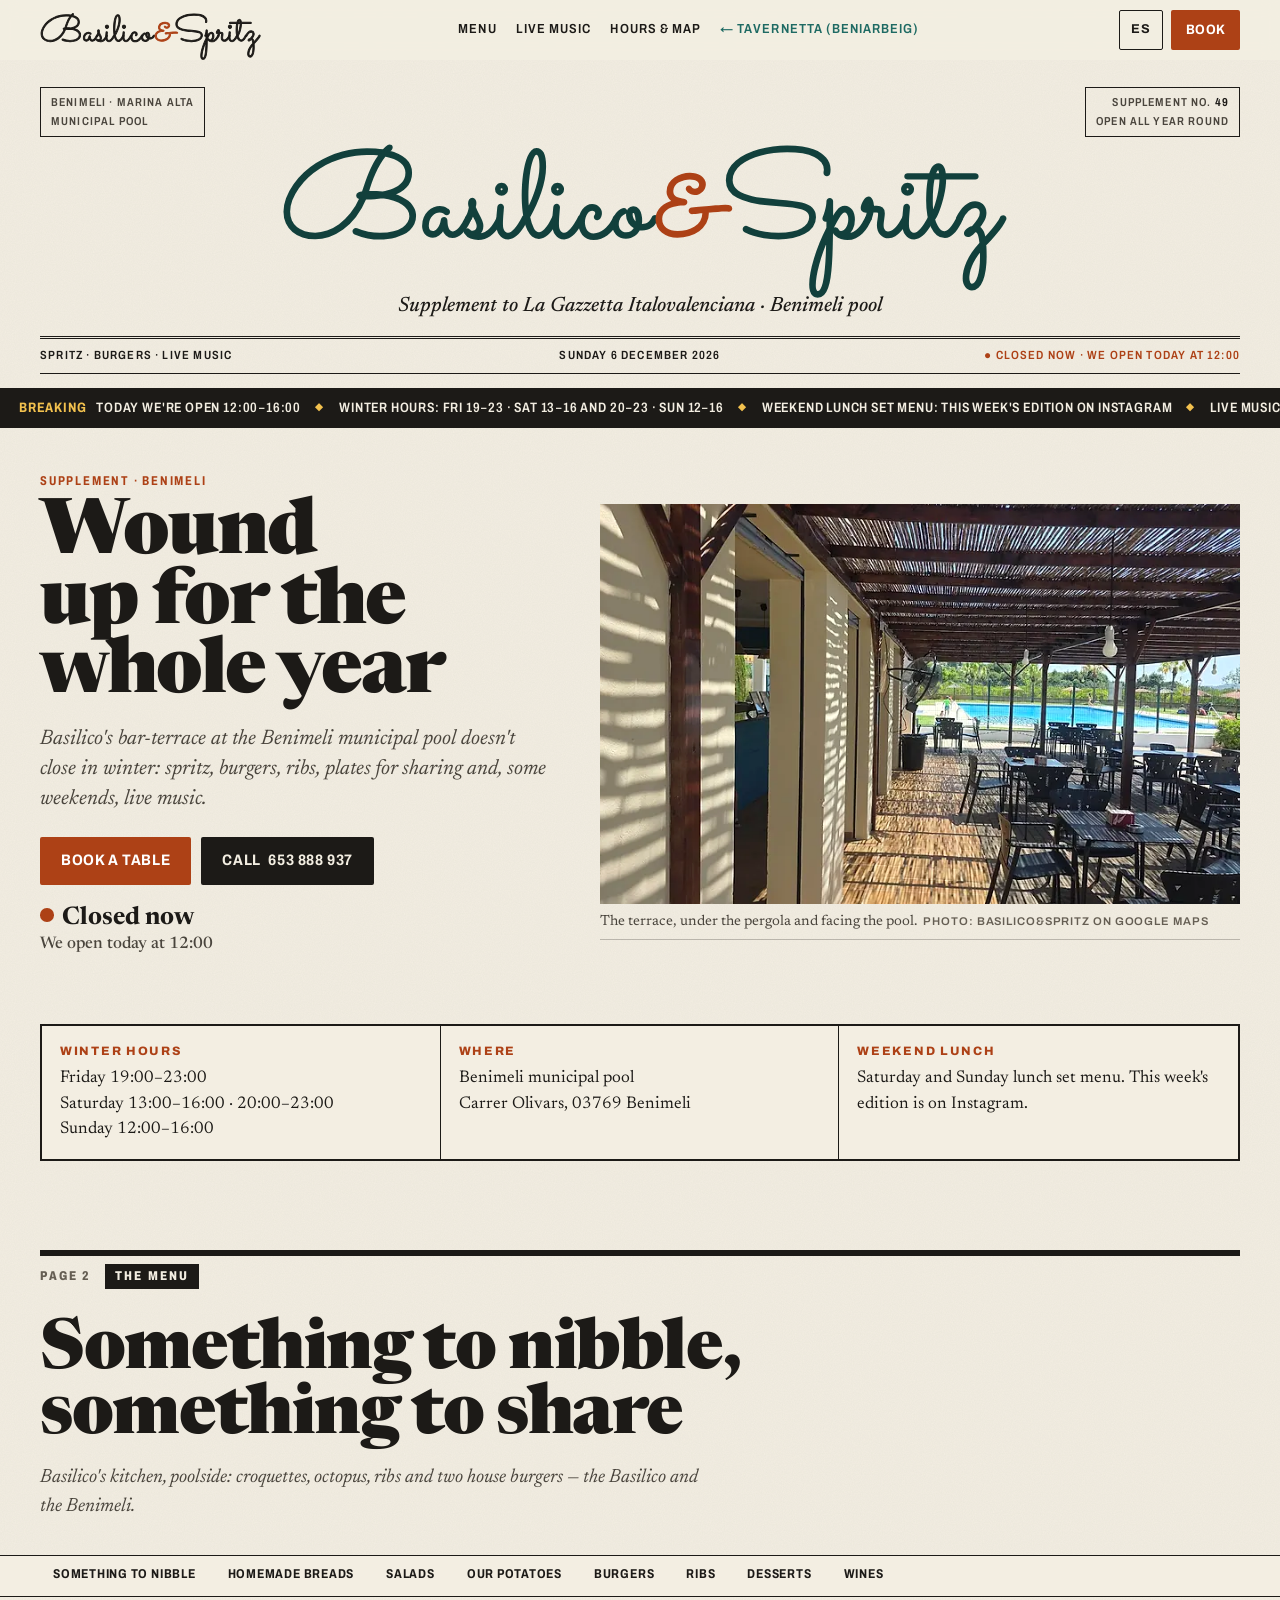
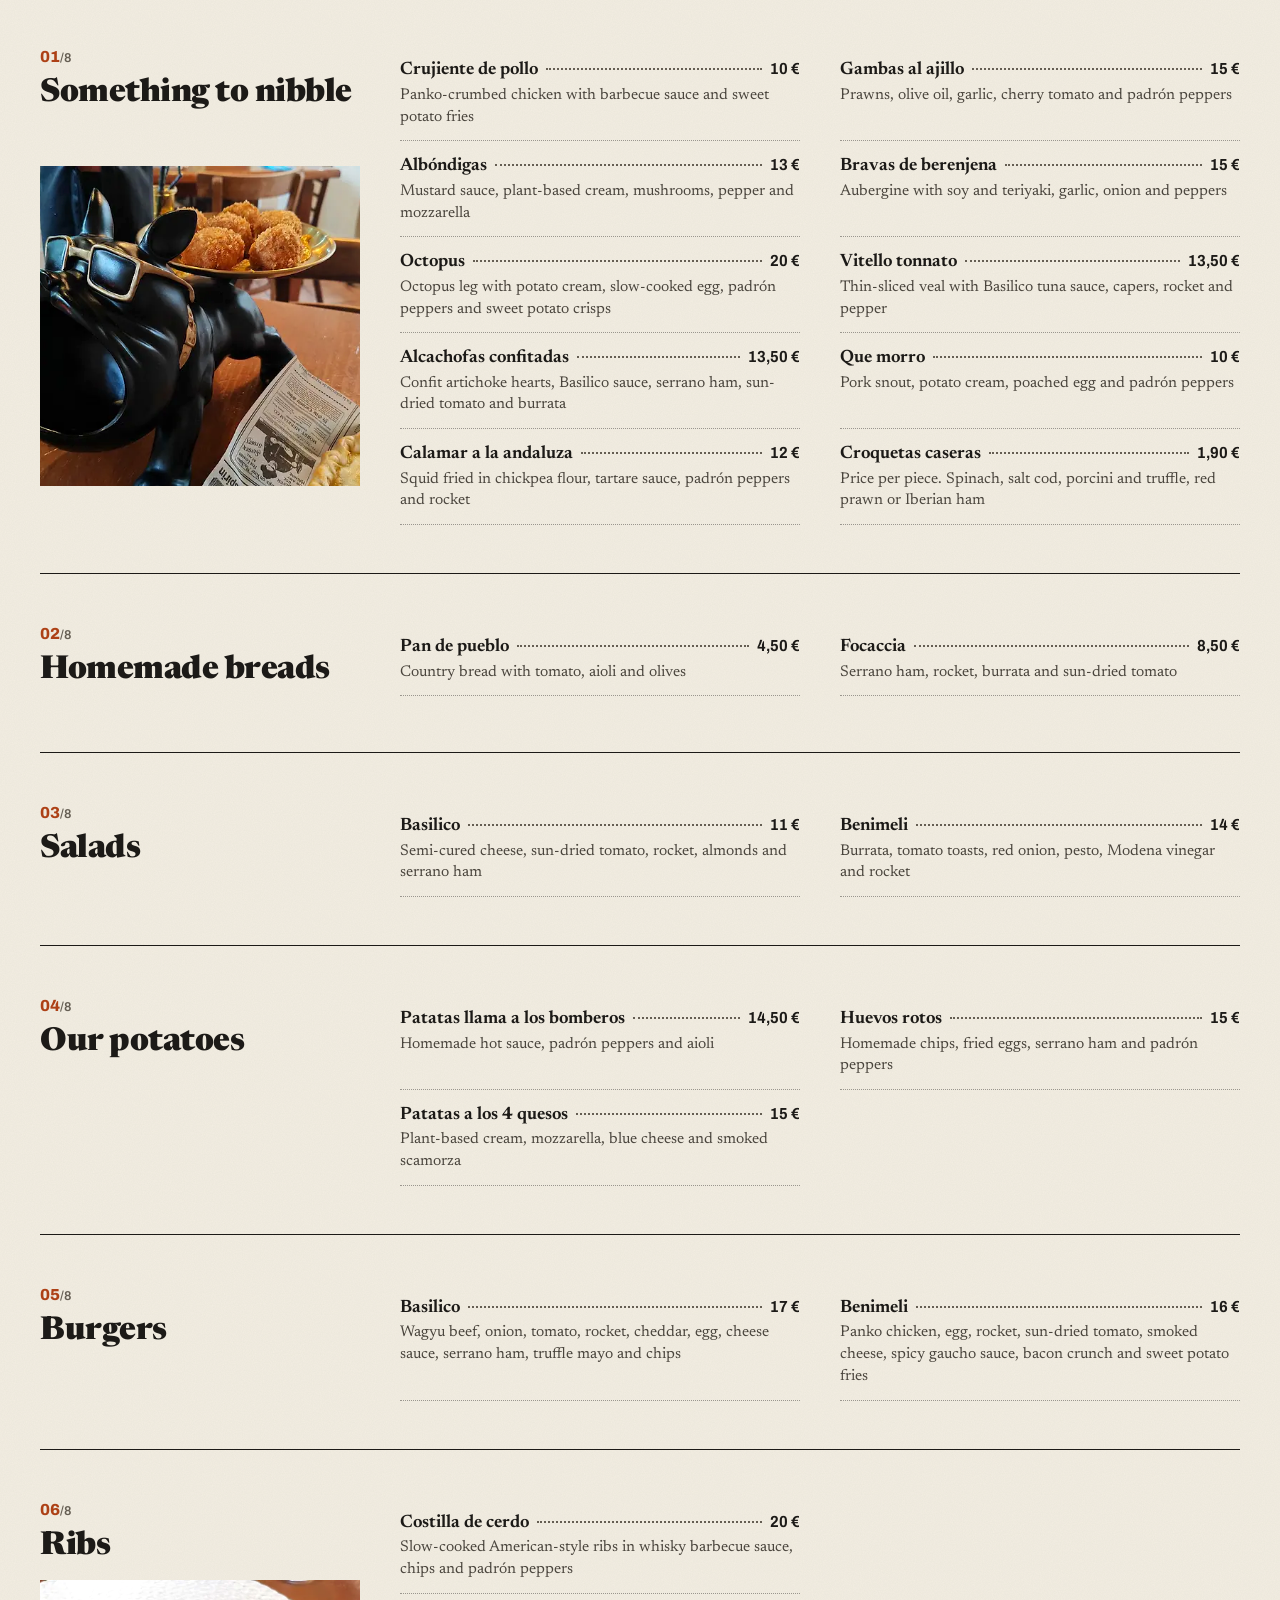
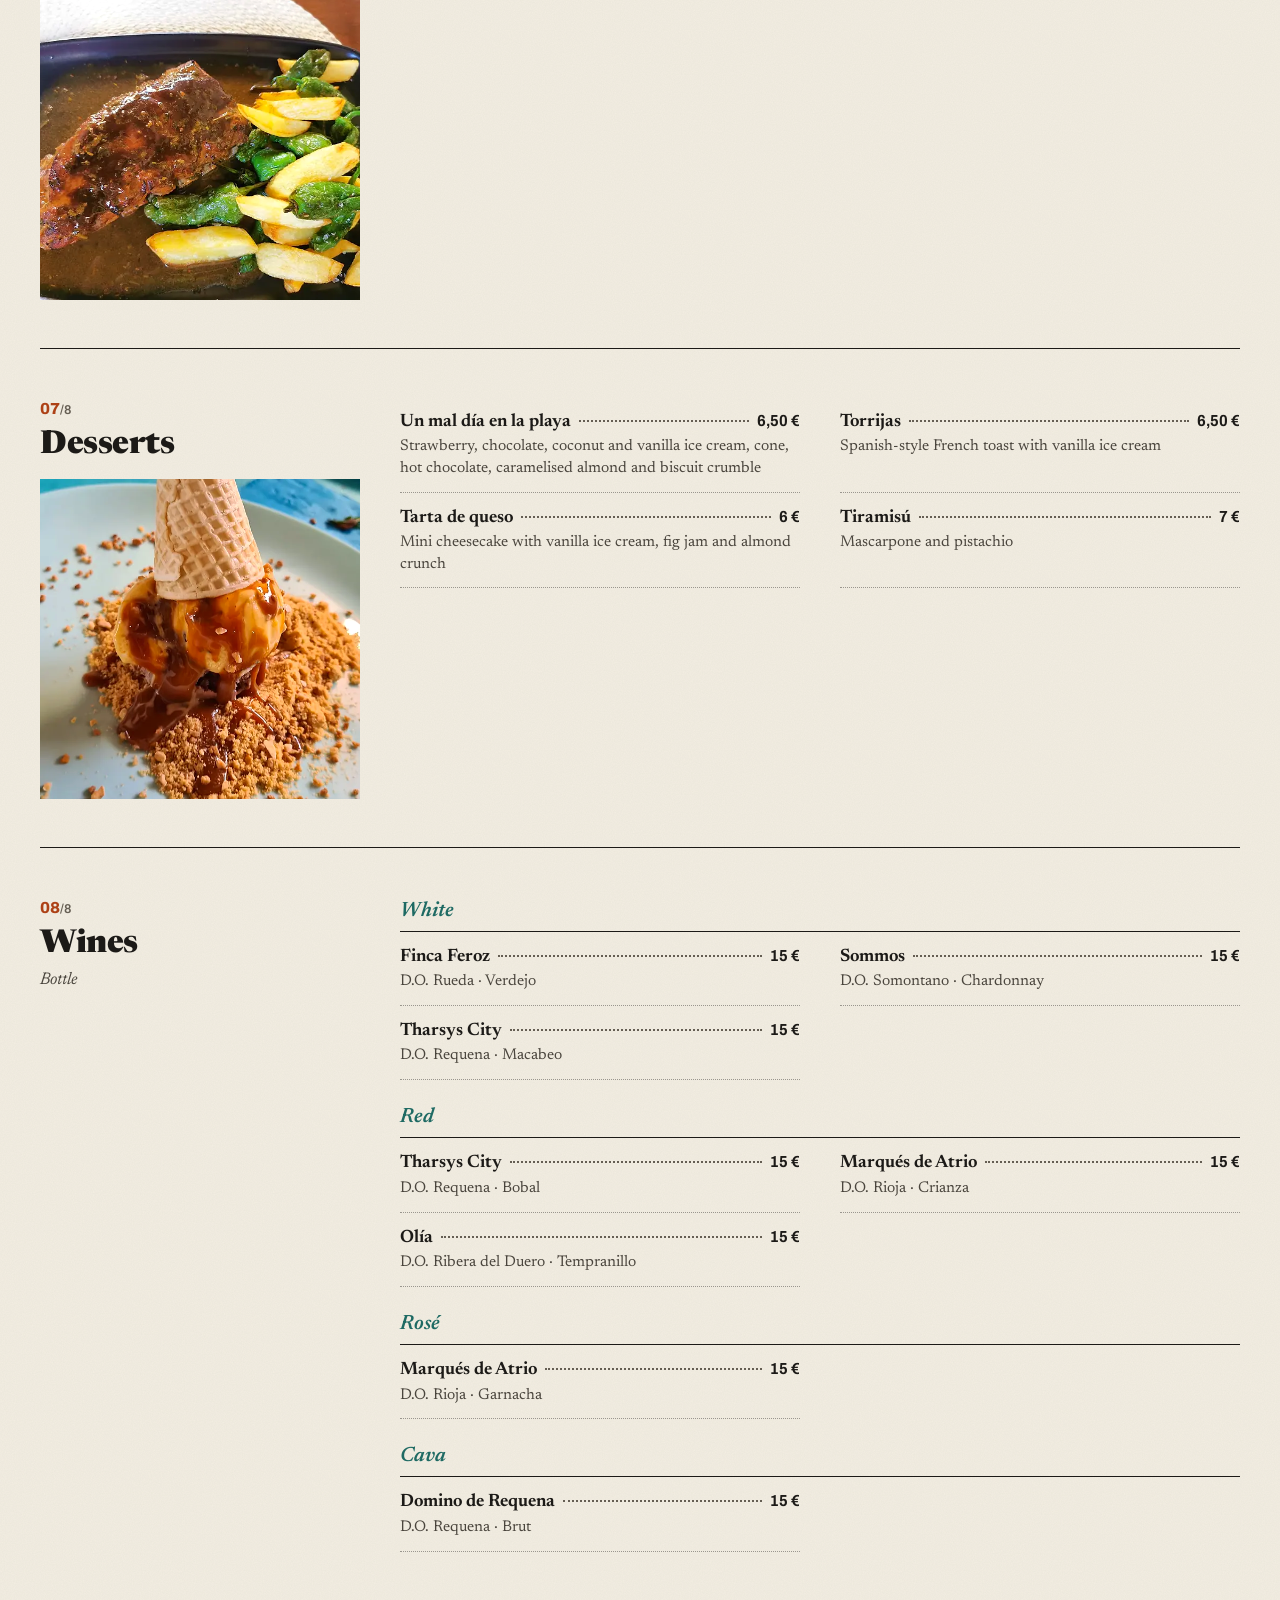
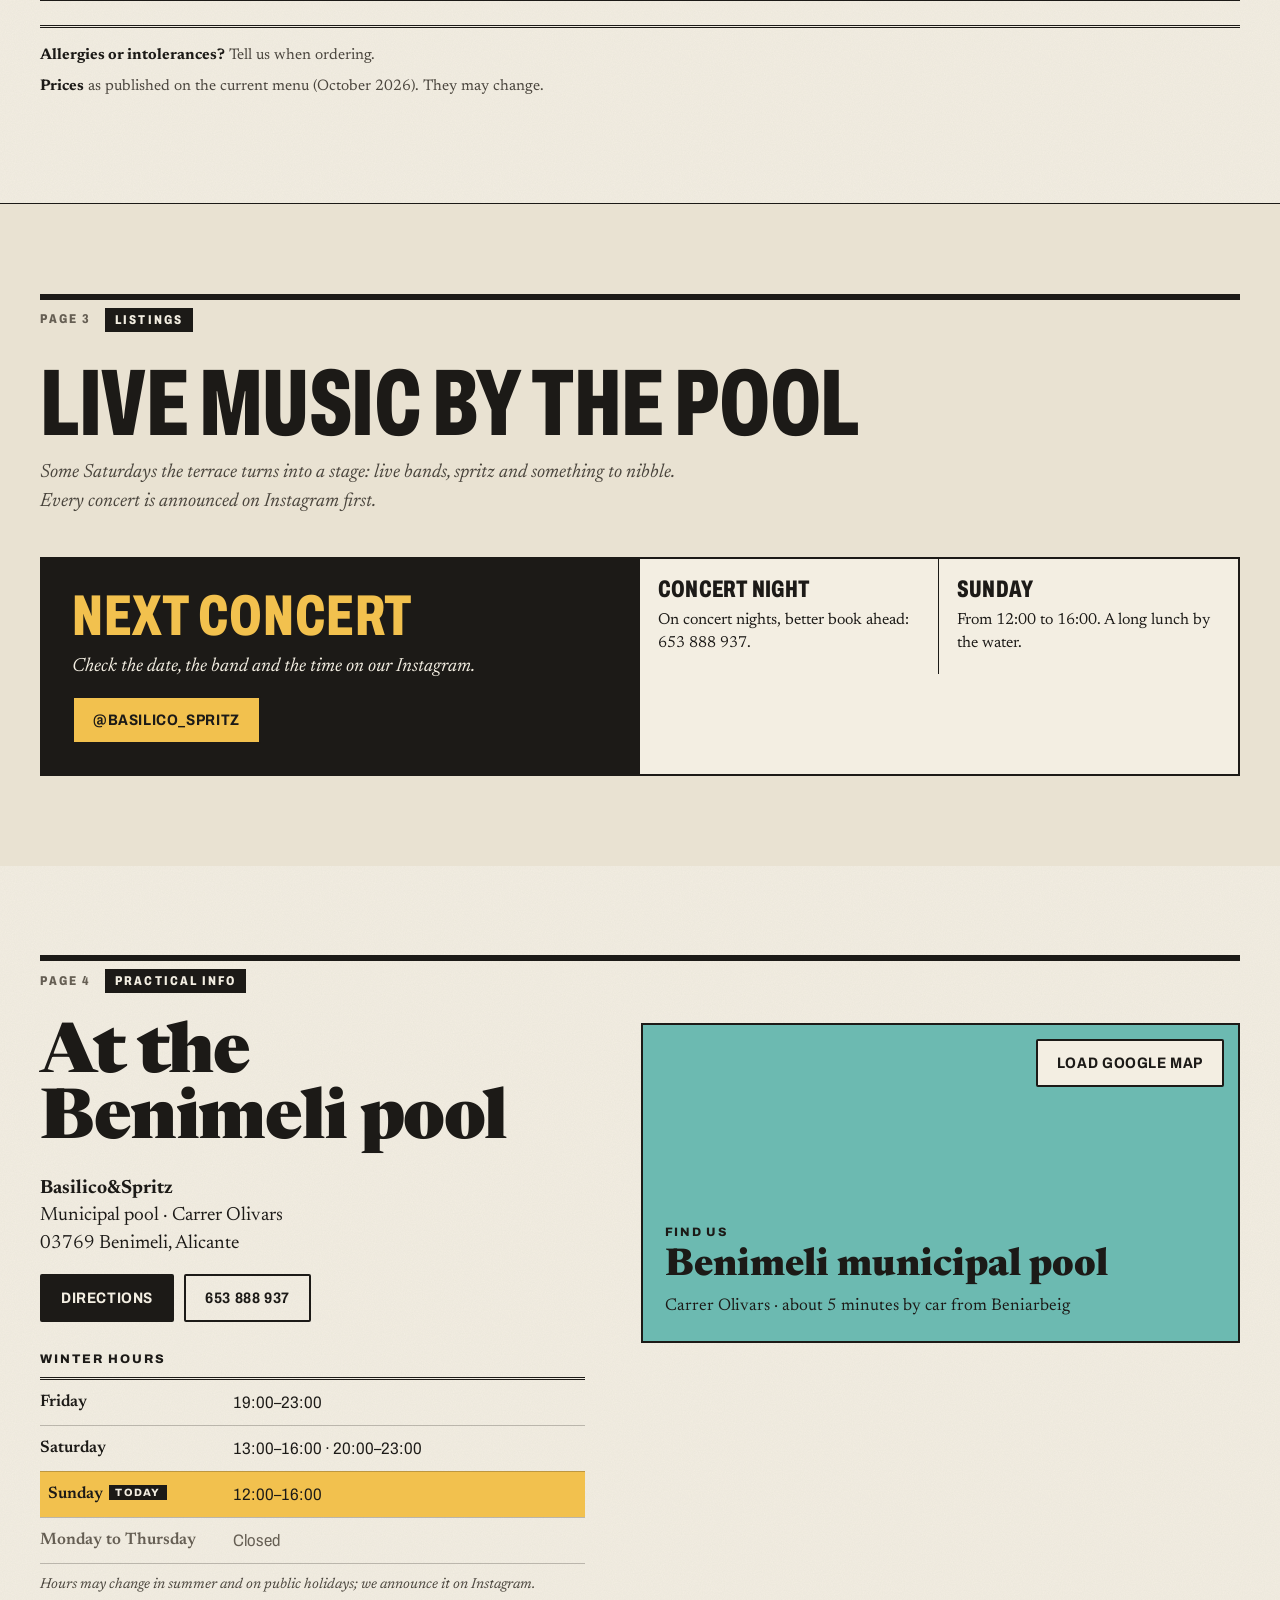
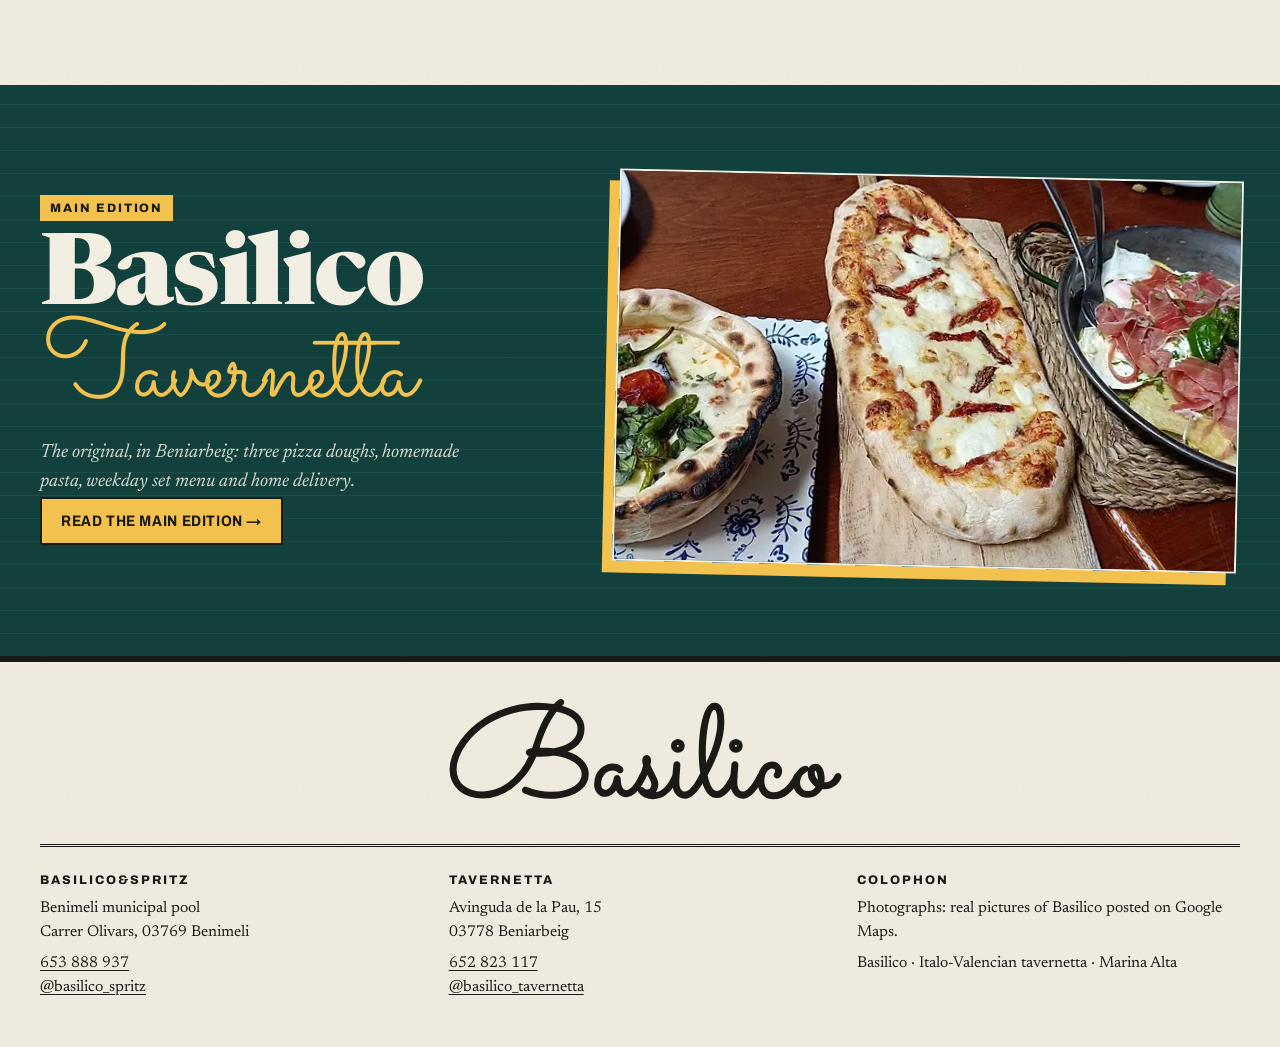
==== spritz.html @ 8b55fd5f "Propuesta web Basilico: La Gazzetta Italovalenciana Demo para el propietario: Tavernetta (Beniarbeig" ====
<!doctype html>
<html lang="es">
<head>
  <meta charset="utf-8">
  <meta name="viewport" content="width=device-width, initial-scale=1">
  <title>Basilico&amp;Spritz · Piscina municipal de Benimeli — spritz, burgers y costillas</title>
  <meta name="description" content="Basilico&amp;Spritz, el bar-terraza de Basilico en la piscina municipal de Benimeli: spritz, burgers, costillas, raciones y música en directo. Abierto todo el año. Reservas: 653 888 937.">
  <meta name="title-en" content="Basilico&amp;Spritz · Benimeli municipal pool — spritz, burgers and ribs">
  <!-- DEMO: quitar noindex al publicar en el dominio definitivo -->
  <meta name="robots" content="noindex, nofollow">
  <meta name="theme-color" content="#12403c">
  <meta property="og:type" content="restaurant">
  <meta property="og:title" content="Basilico&amp;Spritz · Piscina de Benimeli">
  <meta property="og:description" content="Tenemos cuerda para todo el año: spritz, burgers, costillas y música en directo junto a la piscina.">
  <meta property="og:image" content="assets/img/og-spritz.jpg">
  <link rel="icon" href="favicon.svg" type="image/svg+xml">
  <link rel="preconnect" href="https://fonts.googleapis.com">
  <link rel="preconnect" href="https://fonts.gstatic.com" crossorigin>
  <link rel="stylesheet" href="https://fonts.googleapis.com/css2?family=Archivo:wdth,wght@62..125,400..800&family=Newsreader:ital,opsz,wght@0,6..72,300..800;1,6..72,300..700&family=Sacramento&display=swap">
  <link rel="stylesheet" href="assets/css/styles.css">
  <script type="application/ld+json">
  {
    "@context": "https://schema.org",
    "@type": "BarOrPub",
    "name": "Basilico&Spritz",
    "servesCuisine": ["Italiana", "Mediterránea", "Burgers"],
    "telephone": "+34 653 888 937",
    "address": {
      "@type": "PostalAddress",
      "streetAddress": "Carrer Olivars (Piscina municipal)",
      "postalCode": "03769",
      "addressLocality": "Benimeli",
      "addressRegion": "Alicante",
      "addressCountry": "ES"
    },
    "geo": { "@type": "GeoCoordinates", "latitude": 38.8214906, "longitude": -0.0423867 },
    "sameAs": ["https://www.instagram.com/basilico_spritz/"],
    "openingHoursSpecification": [
      { "@type": "OpeningHoursSpecification", "dayOfWeek": "Friday", "opens": "19:00", "closes": "23:00" },
      { "@type": "OpeningHoursSpecification", "dayOfWeek": "Saturday", "opens": "13:00", "closes": "16:00" },
      { "@type": "OpeningHoursSpecification", "dayOfWeek": "Saturday", "opens": "20:00", "closes": "23:00" },
      { "@type": "OpeningHoursSpecification", "dayOfWeek": "Sunday", "opens": "12:00", "closes": "16:00" }
    ]
  }
  </script>
</head>
<body data-venue="spritz" class="theme-spritz">
  <a class="skip" href="#main" data-en="Skip to content">Saltar al contenido</a>

  <header class="topbar" data-topbar>
    <div class="wrap topbar__in">
      <a class="brand" href="#portada" aria-label="Basilico&amp;Spritz, inicio" data-en-aria-label="Basilico&amp;Spritz, home">
        <span class="brand__script">Basilico<span class="spritz-amp">&amp;</span>Spritz</span>
      </a>
      <nav class="topnav" aria-label="Secciones" data-en-aria-label="Sections">
        <ul role="list">
          <li><a href="#carta" data-en="Menu">Carta</a></li>
          <li><a href="#musica" data-en="Live music">Música</a></li>
          <li><a href="#visitanos" data-en="Hours &amp; map">Horario y mapa</a></li>
          <li><a href="index.html" class="topnav__spritz" data-en="← Tavernetta (Beniarbeig)">← Tavernetta (Beniarbeig)</a></li>
        </ul>
      </nav>
      <div class="topbar__actions">
        <button class="lang" type="button" data-lang-toggle aria-label="Read in English" data-en-aria-label="Leer en español"><span data-en="ES">EN</span></button>
        <button class="btn btn--tomato btn--sm" type="button" data-open-reserva data-en="Book">Reservar</button>
        <button class="burger" type="button" aria-expanded="false" aria-controls="sumario-movil" data-burger>
          <span class="sr" data-en="Open index">Abrir sumario</span><span class="burger__bars" aria-hidden="true"></span>
        </button>
      </div>
    </div>
    <div class="mobnav" id="sumario-movil" data-mobnav hidden>
      <p class="mobnav__title" data-en="In this supplement">En este suplemento</p>
      <ol class="sumario">
        <li><a href="#portada"><span data-en="Front page">Portada</span><i></i><b>1</b></a></li>
        <li><a href="#carta"><span data-en="The menu">La carta</span><i></i><b>2</b></a></li>
        <li><a href="#musica"><span data-en="Live music">Música en directo</span><i></i><b>3</b></a></li>
        <li><a href="#visitanos"><span data-en="Hours &amp; map">Horario y mapa</span><i></i><b>4</b></a></li>
        <li><a href="index.html"><span data-en="Main edition: the Tavernetta">Edición principal: la Tavernetta</span><i></i><b>←</b></a></li>
      </ol>
      <div class="mobnav__cta">
        <a class="btn btn--ink" href="tel:+34653888937">653 888 937</a>
        <a class="btn btn--ghost" href="https://www.instagram.com/basilico_spritz/" rel="noopener" target="_blank">@basilico_spritz</a>
      </div>
    </div>
  </header>

  <main id="main">
    <section class="portada portada--spritz" id="portada" aria-labelledby="titular">
      <div class="wrap">
        <div class="masthead">
          <div class="masthead__ears">
            <p class="ear ear--l"><span>Benimeli · Marina Alta</span><span data-en="Municipal pool">Piscina municipal</span></p>
            <p class="ear ear--r"><span><span data-en="Supplement no.">Suplemento nº</span> <b data-weekno>40</b></span><span data-en="Open all year round">Abierto todo el año</span></p>
          </div>
          <h1 class="masthead__title">
            <span class="masthead__logo">Basilico<span class="spritz-amp">&amp;</span>Spritz</span>
            <span class="masthead__sub" data-en="Supplement to La Gazzetta Italovalenciana · Benimeli pool">Suplemento de La Gazzetta Italovalenciana · Piscina de Benimeli</span>
          </h1>
          <p class="masthead__bar">
            <span data-en="Spritz · Burgers · Live music">Spritz · Burgers · Música en directo</span>
            <span class="masthead__date" data-dateline>Benimeli</span>
            <span class="masthead__status" data-status-short></span>
          </p>
        </div>
      </div>

      <div class="ticker" aria-label="Última hora" data-en-aria-label="Breaking news">
        <div class="ticker__track" data-ticker>
          <p class="ticker__item"><b data-en="Breaking">Última hora</b> <span data-status-ticker>Abierto todo el año</span></p>
          <p class="ticker__item" data-en="Winter hours: Fri 19–23 · Sat 13–16 and 20–23 · Sun 12–16">Horario de invierno: vie 19–23 · sáb 13–16 y 20–23 · dom 12–16</p>
          <p class="ticker__item" data-en="Weekend lunch set menu: this week's edition on Instagram">Menú de fin de semana a mediodía: la edición de esta semana, en Instagram</p>
          <p class="ticker__item" data-en="Live music: announced on @basilico_spritz">Música en directo: se anuncia en @basilico_spritz</p>
        </div>
      </div>

      <div class="wrap spritz-hero">
        <div>
          <p class="kicker" data-en="Supplement · Benimeli">Suplemento · Benimeli</p>
          <h2 class="headline" id="titular" data-en="Wound up for the whole year">Tenemos cuerda para todo el año</h2>
          <p class="deck" data-en="Basilico's bar-terrace at the Benimeli municipal pool doesn't close in winter: spritz, burgers, ribs, plates for sharing and, some weekends, live music.">El bar-terraza de Basilico en la piscina municipal de Benimeli no cierra en invierno: spritz, burgers, costillas, raciones para compartir y, algunos fines de semana, música en directo.</p>
          <div class="spritz-hero__cta">
            <button class="btn btn--tomato" type="button" data-open-reserva data-en="Book a table">Reservar mesa</button>
            <a class="btn btn--ink btn--call" href="tel:+34653888937"><span data-en="Call">Llamar</span> <span class="nowrap">653 888 937</span></a>
          </div>
          <p class="hoy__status" data-status-long style="margin-top:20px"></p>
        </div>
        <figure class="lead-fig">
          <img src="assets/img/spritz-terraza-800.webp" srcset="assets/img/spritz-terraza-800.webp 800w, assets/img/spritz-terraza-1600.webp 1600w" sizes="(min-width: 1000px) 55vw, 100vw" alt="Terraza de Basilico&amp;Spritz bajo una pérgola de madera frente a la piscina municipal de Benimeli" data-en-alt="Basilico&amp;Spritz terrace under a wooden pergola facing Benimeli's municipal pool" width="1600" height="900" fetchpriority="high" decoding="async">
          <figcaption><span data-en="The terrace, under the pergola and facing the pool.">La terraza, bajo la pérgola y frente a la piscina.</span> <em data-en="Photo: Basilico&amp;Spritz on Google Maps">Foto: Basilico&amp;Spritz en Google Maps</em></figcaption>
        </figure>
      </div>
      <div class="wrap">
        <div class="spritz-facts">
          <div>
            <h3 data-en="Winter hours">Horario de invierno</h3>
            <p><span data-en="Friday">Viernes</span> 19:00–23:00<br><span data-en="Saturday">Sábado</span> 13:00–16:00 · 20:00–23:00<br><span data-en="Sunday">Domingo</span> 12:00–16:00</p>
          </div>
          <div>
            <h3 data-en="Where">Dónde</h3>
            <p data-en="Benimeli municipal pool<br>Carrer Olivars, 03769 Benimeli">Piscina municipal de Benimeli<br>Carrer Olivars, 03769 Benimeli</p>
          </div>
          <div>
            <h3 data-en="Weekend lunch">Mediodía de fin de semana</h3>
            <p data-en="Saturday and Sunday lunch set menu. This week's edition is on Instagram.">Menú de sábados y domingos a mediodía. La edición de esta semana, en Instagram.</p>
          </div>
        </div>
      </div>
    </section>

    <section class="sec sec--carta" id="carta" aria-labelledby="carta-t">
      <div class="wrap">
        <header class="sec__head">
          <p class="sec__page"><span data-en="Page">Pág.</span> 2</p>
          <p class="sec__name" data-en="The menu">La carta</p>
        </header>
        <div class="sec__intro">
          <h2 class="sec__title" id="carta-t" data-en="Something to nibble, something to share">Algo para picar, algo para compartir</h2>
          <p class="sec__deck" data-en="Basilico's kitchen, poolside: croquettes, octopus, ribs and two house burgers — the Basilico and the Benimeli.">La cocina de Basilico, en versión piscina: croquetas, pulpo, costillas y dos burgers de la casa, la Basilico y la Benimeli.</p>
        </div>
        <div class="carta" data-carta>
      <!-- build:carta-spritz -->
      <nav class="carta-nav" aria-label="Categorías de la carta" data-en-aria-label="Menu categories">
        <ul class="carta-nav__list" role="list">
          <li><a class="chip" href="#c-s-picar" data-cat="s-picar" data-en="Something to nibble">Algo para picar</a></li>
          <li><a class="chip" href="#c-s-panes" data-cat="s-panes" data-en="Homemade breads">Panes caseros</a></li>
          <li><a class="chip" href="#c-s-ensaladas" data-cat="s-ensaladas" data-en="Salads">Ensaladas</a></li>
          <li><a class="chip" href="#c-s-patatas" data-cat="s-patatas" data-en="Our potatoes">Nuestras patatas</a></li>
          <li><a class="chip" href="#c-s-burgers" data-cat="s-burgers" data-en="Burgers">Burgers</a></li>
          <li><a class="chip" href="#c-s-costillas" data-cat="s-costillas" data-en="Ribs">Costillas</a></li>
          <li><a class="chip" href="#c-s-postres" data-cat="s-postres" data-en="Desserts">Postres</a></li>
          <li><a class="chip" href="#c-s-vinos" data-cat="s-vinos" data-en="Wines">Vinos</a></li>
        </ul>
      </nav>
      <div class="carta-secs">
    <section class="carta-sec has-fig" id="c-s-picar" data-cat="s-picar" aria-labelledby="h-s-picar">
      <header class="carta-sec__head">
        <span class="carta-sec__num">01<span>/8</span></span>
        <h3 class="carta-sec__title" id="h-s-picar" data-en="Something to nibble">Algo para picar</h3>
        
      </header>
      <figure class="carta-sec__fig">
        <img src="assets/img/croquetas-bulldog-800.webp" srcset="assets/img/croquetas-bulldog-800.webp 800w, assets/img/croquetas-bulldog-1600.webp 1600w" sizes="(min-width: 1000px) 360px, 92vw" alt="Croquetas servidas por una figura de bulldog con gafas de sol" data-en-alt="Croquettes served by a bulldog figure wearing sunglasses" loading="lazy" decoding="async">
      </figure>
      <div class="carta-sec__body"><ul class="dishes" role="list">
        <li class="dish" data-search="crujiente de pollo rebozado en panko con salsa barbacoa y patatas de boniato panko-crumbed chicken with barbecue sauce and sweet potato fries">
          <div class="dish__head"><span class="dish__name">Crujiente de pollo</span><span class="dish__leader" aria-hidden="true"></span><span class="dish__price">10 €</span></div>
          <p class="dish__desc" data-en="Panko-crumbed chicken with barbecue sauce and sweet potato fries">Rebozado en panko con salsa barbacoa y patatas de boniato</p>
        </li>
        <li class="dish" data-search="gambas al ajillo gambas, aceite de oliva, ajos, tomate cherry y pimientos del padron prawns, olive oil, garlic, cherry tomato and padron peppers">
          <div class="dish__head"><span class="dish__name">Gambas al ajillo</span><span class="dish__leader" aria-hidden="true"></span><span class="dish__price">15 €</span></div>
          <p class="dish__desc" data-en="Prawns, olive oil, garlic, cherry tomato and padrón peppers">Gambas, aceite de oliva, ajos, tomate cherry y pimientos del padrón</p>
        </li>
        <li class="dish" data-search="albondigas salsa de mostaza, nata vegetal, setas, pimienta y mozzarella mustard sauce, plant-based cream, mushrooms, pepper and mozzarella">
          <div class="dish__head"><span class="dish__name">Albóndigas</span><span class="dish__leader" aria-hidden="true"></span><span class="dish__price">13 €</span></div>
          <p class="dish__desc" data-en="Mustard sauce, plant-based cream, mushrooms, pepper and mozzarella">Salsa de mostaza, nata vegetal, setas, pimienta y mozzarella</p>
        </li>
        <li class="dish" data-search="bravas de berenjena berenjena, salsa de soja y teriyaki, ajos, cebolla y pimientos aubergine with soy and teriyaki, garlic, onion and peppers">
          <div class="dish__head"><span class="dish__name">Bravas de berenjena</span><span class="dish__leader" aria-hidden="true"></span><span class="dish__price">15 €</span></div>
          <p class="dish__desc" data-en="Aubergine with soy and teriyaki, garlic, onion and peppers">Berenjena, salsa de soja y teriyaki, ajos, cebolla y pimientos</p>
        </li>
        <li class="dish" data-search="octopus pata de pulpo con crema de patatas, huevo a baja temperatura, pimientos del padron y crujiente de boniato octopus leg with potato cream, slow-cooked egg, padron peppers and sweet potato crisps">
          <div class="dish__head"><span class="dish__name">Octopus</span><span class="dish__leader" aria-hidden="true"></span><span class="dish__price">20 €</span></div>
          <p class="dish__desc" data-en="Octopus leg with potato cream, slow-cooked egg, padrón peppers and sweet potato crisps">Pata de pulpo con crema de patatas, huevo a baja temperatura, pimientos del padrón y crujiente de boniato</p>
        </li>
        <li class="dish" data-search="vitello tonnato redondo de ternera, salsa basilico, alcaparras, rucula y pimienta thin-sliced veal with basilico tuna sauce, capers, rocket and pepper">
          <div class="dish__head"><span class="dish__name">Vitello tonnato</span><span class="dish__leader" aria-hidden="true"></span><span class="dish__price">13,50 €</span></div>
          <p class="dish__desc" data-en="Thin-sliced veal with Basilico tuna sauce, capers, rocket and pepper">Redondo de ternera, salsa Basilico, alcaparras, rúcula y pimienta</p>
        </li>
        <li class="dish" data-search="alcachofas confitadas corazon de alcachofas, salsa basilico, jamon serrano, tomate seco y burrata confit artichoke hearts, basilico sauce, serrano ham, sun-dried tomato and burrata">
          <div class="dish__head"><span class="dish__name">Alcachofas confitadas</span><span class="dish__leader" aria-hidden="true"></span><span class="dish__price">13,50 €</span></div>
          <p class="dish__desc" data-en="Confit artichoke hearts, Basilico sauce, serrano ham, sun-dried tomato and burrata">Corazón de alcachofas, salsa Basilico, jamón serrano, tomate seco y burrata</p>
        </li>
        <li class="dish" data-search="que morro morro, crema de patatas, huevo poche y pimientos del padron pork snout, potato cream, poached egg and padron peppers">
          <div class="dish__head"><span class="dish__name">Que morro</span><span class="dish__leader" aria-hidden="true"></span><span class="dish__price">10 €</span></div>
          <p class="dish__desc" data-en="Pork snout, potato cream, poached egg and padrón peppers">Morro, crema de patatas, huevo poché y pimientos del padrón</p>
        </li>
        <li class="dish" data-search="calamar a la andaluza calamar rebozado en harina de garbanzos, salsa tartara, pimientos del padron y rucula squid fried in chickpea flour, tartare sauce, padron peppers and rocket">
          <div class="dish__head"><span class="dish__name">Calamar a la andaluza</span><span class="dish__leader" aria-hidden="true"></span><span class="dish__price">12 €</span></div>
          <p class="dish__desc" data-en="Squid fried in chickpea flour, tartare sauce, padrón peppers and rocket">Calamar rebozado en harina de garbanzos, salsa tártara, pimientos del padrón y rúcula</p>
        </li>
        <li class="dish" data-search="croquetas caseras precio por unidad. espinacas, bacalao, boletus y trufa, gamba roja o jamon iberico price per piece. spinach, salt cod, porcini and truffle, red prawn or iberian ham">
          <div class="dish__head"><span class="dish__name">Croquetas caseras</span><span class="dish__leader" aria-hidden="true"></span><span class="dish__price">1,90 €</span></div>
          <p class="dish__desc" data-en="Price per piece. Spinach, salt cod, porcini and truffle, red prawn or Iberian ham">Precio por unidad. Espinacas, bacalao, boletus y trufa, gamba roja o jamón ibérico</p>
        </li>
      </ul>
      </div>
    </section>

    <section class="carta-sec" id="c-s-panes" data-cat="s-panes" aria-labelledby="h-s-panes">
      <header class="carta-sec__head">
        <span class="carta-sec__num">02<span>/8</span></span>
        <h3 class="carta-sec__title" id="h-s-panes" data-en="Homemade breads">Panes caseros</h3>
        
      </header>
      <div class="carta-sec__body"><ul class="dishes" role="list">
        <li class="dish" data-search="pan de pueblo con tomate, alioli y aceitunas country bread with tomato, aioli and olives">
          <div class="dish__head"><span class="dish__name">Pan de pueblo</span><span class="dish__leader" aria-hidden="true"></span><span class="dish__price">4,50 €</span></div>
          <p class="dish__desc" data-en="Country bread with tomato, aioli and olives">Con tomate, alioli y aceitunas</p>
        </li>
        <li class="dish" data-search="focaccia jamon serrano, rucula, burrata y tomate seco serrano ham, rocket, burrata and sun-dried tomato">
          <div class="dish__head"><span class="dish__name">Focaccia</span><span class="dish__leader" aria-hidden="true"></span><span class="dish__price">8,50 €</span></div>
          <p class="dish__desc" data-en="Serrano ham, rocket, burrata and sun-dried tomato">Jamón serrano, rúcula, burrata y tomate seco</p>
        </li>
      </ul>
      </div>
    </section>

    <section class="carta-sec" id="c-s-ensaladas" data-cat="s-ensaladas" aria-labelledby="h-s-ensaladas">
      <header class="carta-sec__head">
        <span class="carta-sec__num">03<span>/8</span></span>
        <h3 class="carta-sec__title" id="h-s-ensaladas" data-en="Salads">Ensaladas</h3>
        
      </header>
      <div class="carta-sec__body"><ul class="dishes" role="list">
        <li class="dish" data-search="basilico queso semicurado, tomate seco, rucula, almendras y jamon serrano semi-cured cheese, sun-dried tomato, rocket, almonds and serrano ham">
          <div class="dish__head"><span class="dish__name">Basilico</span><span class="dish__leader" aria-hidden="true"></span><span class="dish__price">11 €</span></div>
          <p class="dish__desc" data-en="Semi-cured cheese, sun-dried tomato, rocket, almonds and serrano ham">Queso semicurado, tomate seco, rúcula, almendras y jamón serrano</p>
        </li>
        <li class="dish" data-search="benimeli queso burrata, tostas de pan con tomate, cebolla morada, pesto, vinagre de modena y rucula burrata, tomato toasts, red onion, pesto, modena vinegar and rocket">
          <div class="dish__head"><span class="dish__name">Benimeli</span><span class="dish__leader" aria-hidden="true"></span><span class="dish__price">14 €</span></div>
          <p class="dish__desc" data-en="Burrata, tomato toasts, red onion, pesto, Modena vinegar and rocket">Queso burrata, tostas de pan con tomate, cebolla morada, pesto, vinagre de Módena y rúcula</p>
        </li>
      </ul>
      </div>
    </section>

    <section class="carta-sec" id="c-s-patatas" data-cat="s-patatas" aria-labelledby="h-s-patatas">
      <header class="carta-sec__head">
        <span class="carta-sec__num">04<span>/8</span></span>
        <h3 class="carta-sec__title" id="h-s-patatas" data-en="Our potatoes">Nuestras patatas</h3>
        
      </header>
      <div class="carta-sec__body"><ul class="dishes" role="list">
        <li class="dish" data-search="patatas llama a los bomberos con salsa casera picante, pimientos del padron y alioli homemade hot sauce, padron peppers and aioli">
          <div class="dish__head"><span class="dish__name">Patatas llama a los bomberos</span><span class="dish__leader" aria-hidden="true"></span><span class="dish__price">14,50 €</span></div>
          <p class="dish__desc" data-en="Homemade hot sauce, padrón peppers and aioli">Con salsa casera picante, pimientos del padrón y alioli</p>
        </li>
        <li class="dish" data-search="huevos rotos jamon serrano, huevos fritos, patatas caseras y pimientos del padron homemade chips, fried eggs, serrano ham and padron peppers">
          <div class="dish__head"><span class="dish__name">Huevos rotos</span><span class="dish__leader" aria-hidden="true"></span><span class="dish__price">15 €</span></div>
          <p class="dish__desc" data-en="Homemade chips, fried eggs, serrano ham and padrón peppers">Jamón serrano, huevos fritos, patatas caseras y pimientos del padrón</p>
        </li>
        <li class="dish" data-search="patatas a los 4 quesos nata vegetal, mozzarella, queso azul y scamorza ahumado plant-based cream, mozzarella, blue cheese and smoked scamorza">
          <div class="dish__head"><span class="dish__name">Patatas a los 4 quesos</span><span class="dish__leader" aria-hidden="true"></span><span class="dish__price">15 €</span></div>
          <p class="dish__desc" data-en="Plant-based cream, mozzarella, blue cheese and smoked scamorza">Nata vegetal, mozzarella, queso azul y scamorza ahumado</p>
        </li>
      </ul>
      </div>
    </section>

    <section class="carta-sec" id="c-s-burgers" data-cat="s-burgers" aria-labelledby="h-s-burgers">
      <header class="carta-sec__head">
        <span class="carta-sec__num">05<span>/8</span></span>
        <h3 class="carta-sec__title" id="h-s-burgers" data-en="Burgers">Burgers</h3>
        
      </header>
      <div class="carta-sec__body"><ul class="dishes" role="list">
        <li class="dish" data-search="basilico carne de wagyu, cebolla, tomate, rucula, cheddar, huevo, salsa de queso, serrano, mayonesa de trufa y patatas fritas wagyu beef, onion, tomato, rocket, cheddar, egg, cheese sauce, serrano ham, truffle mayo and chips">
          <div class="dish__head"><span class="dish__name">Basilico</span><span class="dish__leader" aria-hidden="true"></span><span class="dish__price">17 €</span></div>
          <p class="dish__desc" data-en="Wagyu beef, onion, tomato, rocket, cheddar, egg, cheese sauce, serrano ham, truffle mayo and chips">Carne de wagyu, cebolla, tomate, rúcula, cheddar, huevo, salsa de queso, serrano, mayonesa de trufa y patatas fritas</p>
        </li>
        <li class="dish" data-search="benimeli pollo rebozado en panko, huevo, rucula, tomate seco, queso ahumado, salsa gaucha picante, crujiente de bacon y patatas de boniato panko chicken, egg, rocket, sun-dried tomato, smoked cheese, spicy gaucho sauce, bacon crunch and sweet potato fries">
          <div class="dish__head"><span class="dish__name">Benimeli</span><span class="dish__leader" aria-hidden="true"></span><span class="dish__price">16 €</span></div>
          <p class="dish__desc" data-en="Panko chicken, egg, rocket, sun-dried tomato, smoked cheese, spicy gaucho sauce, bacon crunch and sweet potato fries">Pollo rebozado en panko, huevo, rúcula, tomate seco, queso ahumado, salsa gaucha picante, crujiente de bacón y patatas de boniato</p>
        </li>
      </ul>
      </div>
    </section>

    <section class="carta-sec has-fig" id="c-s-costillas" data-cat="s-costillas" aria-labelledby="h-s-costillas">
      <header class="carta-sec__head">
        <span class="carta-sec__num">06<span>/8</span></span>
        <h3 class="carta-sec__title" id="h-s-costillas" data-en="Ribs">Costillas</h3>
        
      </header>
      <figure class="carta-sec__fig">
        <img src="assets/img/costillas-700.webp" srcset="assets/img/costillas-700.webp 700w, assets/img/costillas-1400.webp 1400w" sizes="(min-width: 1000px) 360px, 92vw" alt="Costilla de cerdo en salsa con patatas y pimientos del padrón" data-en-alt="Pork ribs in sauce with chips and padrón peppers" loading="lazy" decoding="async">
      </figure>
      <div class="carta-sec__body"><ul class="dishes" role="list">
        <li class="dish" data-search="costilla de cerdo costilla americana a baja temperatura, en salsa barbacoa al whisky, patatas fritas y pimientos del padron slow-cooked american-style ribs in whisky barbecue sauce, chips and padron peppers">
          <div class="dish__head"><span class="dish__name">Costilla de cerdo</span><span class="dish__leader" aria-hidden="true"></span><span class="dish__price">20 €</span></div>
          <p class="dish__desc" data-en="Slow-cooked American-style ribs in whisky barbecue sauce, chips and padrón peppers">Costilla americana a baja temperatura, en salsa barbacoa al whisky, patatas fritas y pimientos del padrón</p>
        </li>
      </ul>
      </div>
    </section>

    <section class="carta-sec has-fig" id="c-s-postres" data-cat="s-postres" aria-labelledby="h-s-postres">
      <header class="carta-sec__head">
        <span class="carta-sec__num">07<span>/8</span></span>
        <h3 class="carta-sec__title" id="h-s-postres" data-en="Desserts">Postres</h3>
        
      </header>
      <figure class="carta-sec__fig">
        <img src="assets/img/helado-playa-600.webp" srcset="assets/img/helado-playa-600.webp 600w, assets/img/helado-playa-1000.webp 1000w" sizes="(min-width: 1000px) 360px, 92vw" alt="Un mal día en la playa: helado con cucurucho del revés y arena de galleta" data-en-alt="'A bad day at the beach': ice cream with an upside-down cone and biscuit sand" loading="lazy" decoding="async">
      </figure>
      <div class="carta-sec__body"><ul class="dishes" role="list">
        <li class="dish" data-search="un mal dia en la playa helado de fresa, chocolate, coco, vainilla, cucurucho, chocolate caliente, almendra caramelizada y tierra de galleta strawberry, chocolate, coconut and vanilla ice cream, cone, hot chocolate, caramelised almond and biscuit crumble">
          <div class="dish__head"><span class="dish__name">Un mal día en la playa</span><span class="dish__leader" aria-hidden="true"></span><span class="dish__price">6,50 €</span></div>
          <p class="dish__desc" data-en="Strawberry, chocolate, coconut and vanilla ice cream, cone, hot chocolate, caramelised almond and biscuit crumble">Helado de fresa, chocolate, coco, vainilla, cucurucho, chocolate caliente, almendra caramelizada y tierra de galleta</p>
        </li>
        <li class="dish" data-search="torrijas torrijas y helado de vainilla spanish-style french toast with vanilla ice cream">
          <div class="dish__head"><span class="dish__name">Torrijas</span><span class="dish__leader" aria-hidden="true"></span><span class="dish__price">6,50 €</span></div>
          <p class="dish__desc" data-en="Spanish-style French toast with vanilla ice cream">Torrijas y helado de vainilla</p>
        </li>
        <li class="dish" data-search="tarta de queso mini tarta de queso con helado de vainilla, mermelada de higos y crujiente de almendra mini cheesecake with vanilla ice cream, fig jam and almond crunch">
          <div class="dish__head"><span class="dish__name">Tarta de queso</span><span class="dish__leader" aria-hidden="true"></span><span class="dish__price">6 €</span></div>
          <p class="dish__desc" data-en="Mini cheesecake with vanilla ice cream, fig jam and almond crunch">Mini tarta de queso con helado de vainilla, mermelada de higos y crujiente de almendra</p>
        </li>
        <li class="dish" data-search="tiramisu de mascarpone y pistacho mascarpone and pistachio">
          <div class="dish__head"><span class="dish__name">Tiramisú</span><span class="dish__leader" aria-hidden="true"></span><span class="dish__price">7 €</span></div>
          <p class="dish__desc" data-en="Mascarpone and pistachio">De mascarpone y pistacho</p>
        </li>
      </ul>
      </div>
    </section>

    <section class="carta-sec" id="c-s-vinos" data-cat="s-vinos" aria-labelledby="h-s-vinos">
      <header class="carta-sec__head">
        <span class="carta-sec__num">08<span>/8</span></span>
        <h3 class="carta-sec__title" id="h-s-vinos" data-en="Wines">Vinos</h3>
        <p class="carta-sec__note" data-en="Bottle">Botella</p>
      </header>
      <div class="carta-sec__body">
      <div class="carta-sub">
        <h4 class="carta-sub__title" data-en="White">Blancos</h4>
        <ul class="dishes" role="list">
        <li class="dish" data-search="finca feroz d.o. rueda · verdejo d.o. rueda · verdejo">
          <div class="dish__head"><span class="dish__name">Finca Feroz</span><span class="dish__leader" aria-hidden="true"></span><span class="dish__price">15 €</span></div>
          <p class="dish__desc" data-en="D.O. Rueda · Verdejo">D.O. Rueda · Verdejo</p>
        </li>
        <li class="dish" data-search="sommos d.o. somontano · chardonnay d.o. somontano · chardonnay">
          <div class="dish__head"><span class="dish__name">Sommos</span><span class="dish__leader" aria-hidden="true"></span><span class="dish__price">15 €</span></div>
          <p class="dish__desc" data-en="D.O. Somontano · Chardonnay">D.O. Somontano · Chardonnay</p>
        </li>
        <li class="dish" data-search="tharsys city d.o. requena · macabeo d.o. requena · macabeo">
          <div class="dish__head"><span class="dish__name">Tharsys City</span><span class="dish__leader" aria-hidden="true"></span><span class="dish__price">15 €</span></div>
          <p class="dish__desc" data-en="D.O. Requena · Macabeo">D.O. Requena · Macabeo</p>
        </li>
      </ul>
      </div>
      <div class="carta-sub">
        <h4 class="carta-sub__title" data-en="Red">Tintos</h4>
        <ul class="dishes" role="list">
        <li class="dish" data-search="tharsys city d.o. requena · bobal d.o. requena · bobal">
          <div class="dish__head"><span class="dish__name">Tharsys City</span><span class="dish__leader" aria-hidden="true"></span><span class="dish__price">15 €</span></div>
          <p class="dish__desc" data-en="D.O. Requena · Bobal">D.O. Requena · Bobal</p>
        </li>
        <li class="dish" data-search="marques de atrio d.o. rioja · crianza d.o. rioja · crianza">
          <div class="dish__head"><span class="dish__name">Marqués de Atrio</span><span class="dish__leader" aria-hidden="true"></span><span class="dish__price">15 €</span></div>
          <p class="dish__desc" data-en="D.O. Rioja · Crianza">D.O. Rioja · Crianza</p>
        </li>
        <li class="dish" data-search="olia d.o. ribera del duero · tempranillo d.o. ribera del duero · tempranillo">
          <div class="dish__head"><span class="dish__name">Olía</span><span class="dish__leader" aria-hidden="true"></span><span class="dish__price">15 €</span></div>
          <p class="dish__desc" data-en="D.O. Ribera del Duero · Tempranillo">D.O. Ribera del Duero · Tempranillo</p>
        </li>
      </ul>
      </div>
      <div class="carta-sub">
        <h4 class="carta-sub__title" data-en="Rosé">Rosado</h4>
        <ul class="dishes" role="list">
        <li class="dish" data-search="marques de atrio d.o. rioja · garnacha d.o. rioja · garnacha">
          <div class="dish__head"><span class="dish__name">Marqués de Atrio</span><span class="dish__leader" aria-hidden="true"></span><span class="dish__price">15 €</span></div>
          <p class="dish__desc" data-en="D.O. Rioja · Garnacha">D.O. Rioja · Garnacha</p>
        </li>
      </ul>
      </div>
      <div class="carta-sub">
        <h4 class="carta-sub__title" data-en="Cava">Cava</h4>
        <ul class="dishes" role="list">
        <li class="dish" data-search="domino de requena d.o. requena · brut d.o. requena · brut">
          <div class="dish__head"><span class="dish__name">Domino de Requena</span><span class="dish__leader" aria-hidden="true"></span><span class="dish__price">15 €</span></div>
          <p class="dish__desc" data-en="D.O. Requena · Brut">D.O. Requena · Brut</p>
        </li>
      </ul>
      </div>
      </div>
    </section>
      </div>
      <!-- /build:carta-spritz -->
        </div>
        <aside class="carta-foot">
          <p><b data-en="Allergies or intolerances?">¿Alergias o intolerancias?</b> <span data-en="Tell us when ordering.">Avísanos al pedir.</span></p>
          <p><b data-en="Prices">Precios</b> <span data-en="as published on the current menu (October 2026). They may change.">según la carta vigente (octubre 2026). Pueden variar.</span></p>
        </aside>
      </div>
    </section>

    <section class="sec sec--clasif" id="musica" aria-labelledby="musica-t">
      <div class="wrap">
        <header class="sec__head">
          <p class="sec__page"><span data-en="Page">Pág.</span> 3</p>
          <p class="sec__name" data-en="Listings">Cartelera</p>
        </header>
        <div class="sec__intro">
          <h2 class="sec__title sec__title--tabloid" id="musica-t" data-en="Live music by the pool">Música en directo junto a la piscina</h2>
          <p class="sec__deck" data-en="Some Saturdays the terrace turns into a stage: live bands, spritz and something to nibble. Every concert is announced on Instagram first.">Algunos sábados la terraza se convierte en escenario: grupos en directo, spritz y algo para picar. Cada concierto se anuncia primero en Instagram.</p>
        </div>
        <div class="clasif">
          <article class="ad ad--big">
            <h3 class="ad__title" data-en="Next concert">Próximo concierto</h3>
            <p class="ad__lead" data-en="Check the date, the band and the time on our Instagram.">Consulta la fecha, el grupo y la hora en nuestro Instagram.</p>
            <a class="btn btn--sun" href="https://www.instagram.com/basilico_spritz/" target="_blank" rel="noopener">@basilico_spritz</a>
          </article>
          <article class="ad">
            <h3 class="ad__title" data-en="Concert night">Noche de concierto</h3>
            <p data-en="On concert nights, better book ahead: 653 888 937.">En noche de concierto, mejor reservar: 653 888 937.</p>
          </article>
          <article class="ad">
            <h3 class="ad__title" data-en="Sunday">Domingo</h3>
            <p data-en="From 12:00 to 16:00. A long lunch by the water.">De 12:00 a 16:00. Comida larga junto al agua.</p>
          </article>
        </div>
      </div>
    </section>

    <section class="sec sec--visit" id="visitanos" aria-labelledby="visit-t">
      <div class="wrap">
        <header class="sec__head">
          <p class="sec__page"><span data-en="Page">Pág.</span> 4</p>
          <p class="sec__name" data-en="Practical info">Información práctica</p>
        </header>
        <div class="visit">
          <div class="visit__info">
            <h2 class="sec__title" id="visit-t" data-en="At the Benimeli pool">En la piscina de Benimeli</h2>
            <address class="visit__addr">
              <b>Basilico&amp;Spritz</b><br>
              <span data-en="Municipal pool · Carrer Olivars">Piscina municipal · Carrer Olivars</span><br>
              03769 Benimeli, Alicante
            </address>
            <p class="visit__links">
              <a class="btn btn--ink" href="https://www.google.com/maps/dir/?api=1&amp;destination=38.8214906,-0.0423867" target="_blank" rel="noopener" data-en="Directions">Cómo llegar</a>
              <a class="btn btn--ghost" href="tel:+34653888937">653 888 937</a>
            </p>
            <table class="hours" data-hours="spritz">
              <caption data-en="Winter hours">Horario de invierno</caption>
              <tbody>
                <tr data-day="5"><th scope="row" data-en="Friday">Viernes</th><td>19:00–23:00</td></tr>
                <tr data-day="6"><th scope="row" data-en="Saturday">Sábado</th><td>13:00–16:00 · 20:00–23:00</td></tr>
                <tr data-day="0"><th scope="row" data-en="Sunday">Domingo</th><td>12:00–16:00</td></tr>
                <tr data-day="1" class="is-closed"><th scope="row" data-en="Monday to Thursday">Lunes a jueves</th><td data-en="Closed">Cerrado</td></tr>
              </tbody>
            </table>
            <p class="hours__note" data-en="Hours may change in summer and on public holidays; we announce it on Instagram.">El horario puede cambiar en verano y en festivos; lo anunciamos en Instagram.</p>
          </div>
          <div class="visit__map">
            <figure class="map map--plain" data-map data-map-q="38.8214906,-0.0423867">
              <div class="map__plain">
                <p class="map__plain-k" data-en="Find us">Dónde estamos</p>
                <p class="map__plain-t" data-en="Benimeli municipal pool">Piscina municipal de Benimeli</p>
                <p data-en="Carrer Olivars · about 5 minutes by car from Beniarbeig">Carrer Olivars · a unos 5 minutos en coche de Beniarbeig</p>
              </div>
              <button class="btn btn--paper map__load" type="button" data-map-load data-en="Load Google map">Cargar mapa de Google</button>
            </figure>
          </div>
        </div>
      </div>
    </section>

    <section class="suple" aria-labelledby="back-t">
      <div class="wrap suple__in">
        <div class="suple__text">
          <p class="suple__label" data-en="Main edition">Edición principal</p>
          <h2 class="suple__title" id="back-t">Basilico <span>Tavernetta</span></h2>
          <p class="suple__deck" data-en="The original, in Beniarbeig: three pizza doughs, homemade pasta, weekday set menu and home delivery.">La original, en Beniarbeig: tres masas de pizza, pasta casera, menú de mediodía y reparto a domicilio.</p>
          <a class="btn btn--sun" href="index.html" data-en="Read the main edition →">Leer la edición principal →</a>
        </div>
        <figure class="suple__fig">
          <img src="assets/img/mesa-italovalenciana-800.webp" srcset="assets/img/mesa-italovalenciana-800.webp 800w, assets/img/mesa-italovalenciana-1600.webp 1600w" sizes="(min-width: 1000px) 55vw, 92vw" alt="Pizza napolitana, pinsa y huevos rotos en una mesa de Basilico Tavernetta" data-en-alt="Neapolitan pizza, pinsa and broken eggs on a Basilico Tavernetta table" width="1600" height="720" loading="lazy" decoding="async">
        </figure>
      </div>
    </section>
  </main>

  <footer class="foot">
    <div class="wrap">
      <p class="foot__logo">Basilico</p>
      <div class="foot__cols">
        <div>
          <h2 class="foot__h">Basilico&amp;Spritz</h2>
          <p data-en="Benimeli municipal pool<br>Carrer Olivars, 03769 Benimeli">Piscina municipal de Benimeli<br>Carrer Olivars, 03769 Benimeli</p>
          <p><a href="tel:+34653888937">653 888 937</a><br><a href="https://www.instagram.com/basilico_spritz/" target="_blank" rel="noopener">@basilico_spritz</a></p>
        </div>
        <div>
          <h2 class="foot__h">Tavernetta</h2>
          <p>Avinguda de la Pau, 15<br>03778 Beniarbeig</p>
          <p><a href="tel:+34652823117">652 823 117</a><br><a href="https://www.instagram.com/basilico_tavernetta/" target="_blank" rel="noopener">@basilico_tavernetta</a></p>
        </div>
        <div>
          <h2 class="foot__h" data-en="Colophon">Imprenta</h2>
          <p data-en="Photographs: real pictures of Basilico posted on Google Maps.">Fotografías: imágenes reales de Basilico publicadas en Google Maps.</p>
          <p data-en="Basilico · Italo-Valencian tavernetta · Marina Alta">Basilico · Tavernetta italovalenciana · Marina Alta</p>
        </div>
      </div>
    </div>
  </footer>

  <nav class="dock" aria-label="Acciones rápidas" data-en-aria-label="Quick actions">
    <button type="button" class="dock__btn dock__btn--main" data-open-reserva data-en="Book">Reservar</button>
    <a class="dock__btn" href="tel:+34653888937" data-en="Call">Llamar</a>
    <a class="dock__btn" href="#carta" data-en="Menu">Carta</a>
  </nav>

  <dialog class="reserva" data-reserva aria-labelledby="reserva-t">
    <form class="reserva__form" method="dialog" data-reserva-form novalidate>
      <header class="reserva__head">
        <p class="kicker" data-en="Booking slip">Hoja de reserva</p>
        <h2 id="reserva-t" data-en="Ask for a table">Pide mesa</h2>
        <p class="reserva__intro" data-en="Fill this in and we'll open WhatsApp with the message ready. Your booking is confirmed when we reply.">Rellena esto y te abrimos WhatsApp con el mensaje listo. La reserva queda confirmada cuando te contestemos.</p>
        <button class="reserva__close" type="button" data-reserva-close aria-label="Cerrar" data-en-aria-label="Close">×</button>
      </header>
      <div class="field">
        <label for="r-venue" data-en="Where">Dónde</label>
        <select id="r-venue" name="venue" data-r-venue>
          <option value="tavernetta">Basilico Tavernetta · Beniarbeig</option>
          <option value="spritz">Basilico&amp;Spritz · Benimeli</option>
        </select>
      </div>
      <div class="field-row">
        <div class="field">
          <label for="r-date" data-en="Day">Día</label>
          <input id="r-date" name="date" type="date" required data-r-date>
        </div>
        <div class="field">
          <label for="r-time" data-en="Time">Hora</label>
          <select id="r-time" name="time" required data-r-time></select>
        </div>
      </div>
      <p class="field__msg" data-r-daymsg aria-live="polite"></p>
      <div class="field-row">
        <div class="field">
          <span class="label" id="r-people-l" data-en="People">Personas</span>
          <div class="stepper" role="group" aria-labelledby="r-people-l">
            <button type="button" data-step="-1" aria-label="Una persona menos" data-en-aria-label="One fewer">−</button>
            <output data-r-people aria-live="polite">2</output>
            <button type="button" data-step="1" aria-label="Una persona más" data-en-aria-label="One more">+</button>
          </div>
        </div>
        <div class="field">
          <label for="r-zone" data-en="Preference">Preferencia</label>
          <select id="r-zone" name="zone" data-r-zone>
            <option value="" data-en="No preference">Me da igual</option>
            <option value="terraza" data-en="Terrace">Terraza</option>
            <option value="interior" data-en="Inside">Dentro</option>
          </select>
        </div>
      </div>
      <label class="check"><input type="checkbox" name="dog" data-r-dog> <span data-en="We're bringing a dog (terrace)">Venimos con perro (terraza)</span></label>
      <div class="field">
        <label for="r-name" data-en="Name">Nombre</label>
        <input id="r-name" name="name" type="text" autocomplete="given-name" required data-r-name>
      </div>
      <div class="field">
        <label for="r-notes" data-en="Anything else? (allergies, high chair…)">¿Algo más? (alergias, trona…)</label>
        <textarea id="r-notes" name="notes" rows="2" data-r-notes></textarea>
      </div>
      <p class="field__msg field__msg--err" data-r-err aria-live="assertive"></p>
      <div class="reserva__actions">
        <button class="btn btn--wa btn--block" type="submit" data-en="Send via WhatsApp">Enviar por WhatsApp</button>
        <a class="btn btn--ghost btn--block" href="tel:+34653888937" data-r-call><span data-en="I'd rather call">Prefiero llamar</span> · <span data-r-phone>653 888 937</span></a>
      </div>
    </form>
  </dialog>

  <script src="assets/js/main.js" defer></script>
</body>
</html>
---- assets/css/styles.css ----
/* =========================================================
   BASILICO · La Gazzetta Italovalenciana
   Sistema: papel de periódico + tinta + turquesa del local
   ========================================================= */

:root {
  --paper: #f3eee2;
  --paper-2: #e9e2d2;
  --paper-3: #ddd4c0;
  --ink: #1c1a17;
  --ink-2: #4a453d;
  --ink-3: #655e53;
  --rule: #1c1a17;
  --turq: #6cbab1;          /* contraventanas, chimenea, bici */
  --turq-deep: #1e6a63;     /* turquesa apto para texto */
  --turq-night: #12403c;
  --tomato: #c23a1d;        /* CTA */
  --tomato-deep: #9c2c13;
  --sun: #f2c14e;           /* guirnalda de luces */
  --basil: #2f5d2a;
  --wa: #1f7a4d;

  --f-news: "Newsreader", "Georgia", "Times New Roman", serif;
  --f-sans: "Archivo", "Arial Narrow", "Helvetica Neue", Arial, sans-serif;
  --f-script: "Sacramento", "Brush Script MT", cursive;

  --gutter: clamp(16px, 3.2vw, 40px);
  --maxw: 1320px;
  --radius: 2px;
  --ease-out: cubic-bezier(.22, 1, .36, 1);
  --topbar-h: 60px;
}

*,
*::before,
*::after { box-sizing: border-box; }

html {
  -webkit-text-size-adjust: 100%;
  scroll-behavior: smooth;
  scroll-padding-top: calc(var(--topbar-h) + 12px);
}
@media (prefers-reduced-motion: reduce) {
  html { scroll-behavior: auto; }
}

body {
  margin: 0;
  background-color: var(--paper);
  /* grano de papel muy sutil */
  background-image: url("data:image/svg+xml,%3Csvg xmlns='http://www.w3.org/2000/svg' width='180' height='180'%3E%3Cfilter id='n'%3E%3CfeTurbulence type='fractalNoise' baseFrequency='.9' numOctaves='2' stitchTiles='stitch'/%3E%3CfeColorMatrix values='0 0 0 0 .1 0 0 0 0 .09 0 0 0 0 .07 0 0 0 .05 0'/%3E%3C/filter%3E%3Crect width='100%25' height='100%25' filter='url(%23n)'/%3E%3C/svg%3E");
  color: var(--ink);
  font-family: var(--f-news);
  font-size: 1.0625rem;
  line-height: 1.5;
  font-optical-sizing: auto;
  text-rendering: optimizeLegibility;
  -webkit-font-smoothing: antialiased;
}

img { display: block; max-width: 100%; height: auto; }
a { color: inherit; text-underline-offset: .18em; text-decoration-thickness: 1px; }
a:hover { text-decoration-thickness: 2px; }
button, input, select, textarea { font: inherit; color: inherit; }
h1, h2, h3, h4, p, ul, ol, figure, blockquote { margin: 0; }
ul[role="list"], ol.sumario { list-style: none; padding: 0; }
[hidden] { display: none !important; }

:focus-visible {
  outline: 3px solid var(--turq-deep);
  outline-offset: 3px;
}

.sr {
  position: absolute; width: 1px; height: 1px; margin: -1px; padding: 0;
  overflow: hidden; clip: rect(0 0 0 0); white-space: nowrap; border: 0;
}
.skip {
  position: absolute; left: 12px; top: -60px; z-index: 100;
  background: var(--ink); color: var(--paper); padding: 10px 14px;
  font-family: var(--f-sans); font-weight: 700; text-decoration: none;
}
.skip:focus { top: 12px; }

.wrap {
  width: 100%;
  max-width: var(--maxw);
  margin-inline: auto;
  padding-inline: var(--gutter);
}

/* ---------- Botones ---------- */
.btn {
  --bg: var(--ink); --fg: var(--paper);
  display: inline-flex; align-items: center; justify-content: center; gap: .4em;
  min-height: 48px; padding: .7em 1.25em;
  border: 2px solid var(--bg); border-radius: var(--radius);
  background: var(--bg); color: var(--fg);
  font-family: var(--f-sans); font-weight: 700; font-size: .95rem;
  font-variation-settings: "wdth" 88;
  letter-spacing: .04em; text-transform: uppercase; text-decoration: none;
  cursor: pointer;
  transition: transform .18s var(--ease-out), background-color .18s, color .18s, box-shadow .18s;
  box-shadow: 3px 3px 0 0 transparent;
}
.btn:hover { transform: translate(-2px, -2px); box-shadow: 4px 4px 0 0 var(--ink); text-decoration: none; }
.btn:active { transform: translate(0, 0); box-shadow: 0 0 0 0 var(--ink); }
.btn--tomato { --bg: var(--tomato); --fg: #fff; }
.btn--tomato:hover { --bg: var(--tomato-deep); }
.btn--ink { --bg: var(--ink); --fg: var(--paper); }
.btn--ghost { --bg: transparent; --fg: var(--ink); border-color: var(--ink); }
.btn--paper { --bg: var(--paper); --fg: var(--ink); border-color: var(--ink); }
.btn--sun { --bg: var(--sun); --fg: var(--ink); border-color: var(--ink); }
.btn--wa { --bg: var(--wa); --fg: #fff; }
.btn--sm { min-height: 40px; padding: .45em .9em; font-size: .85rem; }
.btn--block { width: 100%; }
.btn--call { flex-wrap: wrap; column-gap: .5em; row-gap: 0; }
.nowrap { white-space: nowrap; }
@media (prefers-reduced-motion: reduce) {
  .btn, .btn:hover { transform: none; }
}

/* ---------- Etiquetas ---------- */
.tag {
  display: inline-block;
  font-family: var(--f-sans); font-size: .68rem; font-weight: 700;
  font-variation-settings: "wdth" 80;
  letter-spacing: .08em; text-transform: uppercase;
  padding: .2em .5em .15em; border-radius: 2px; line-height: 1.2;
  vertical-align: .15em; white-space: nowrap;
}
.tag--fav { background: var(--sun); color: var(--ink); }
.tag--iv { background: var(--turq); color: var(--ink); }

.kicker {
  font-family: var(--f-sans); font-weight: 700; font-size: .8rem;
  font-variation-settings: "wdth" 75;
  letter-spacing: .14em; text-transform: uppercase; color: var(--tomato);
}

/* =========================================================
   CABECERA
   ========================================================= */
.topbar {
  position: sticky; top: 0; z-index: 50;
  border-bottom: 1px solid transparent;
  transition: border-color .2s, box-shadow .2s;
}
/* el desenfoque va en un pseudo-elemento: si estuviera en .topbar,
   el panel .mobnav (position: fixed) quedaría atrapado dentro */
.topbar::before {
  content: ""; position: absolute; inset: 0; z-index: -1;
  background: color-mix(in srgb, var(--paper) 94%, transparent);
  backdrop-filter: blur(8px);
  -webkit-backdrop-filter: blur(8px);
}
.topbar.is-scrolled { border-bottom-color: var(--ink); }
.topbar__in {
  display: flex; align-items: center; justify-content: space-between; gap: 16px;
  height: var(--topbar-h);
}
.brand { display: flex; align-items: baseline; gap: 10px; text-decoration: none; min-width: 0; }
.brand__script {
  font-family: var(--f-script); font-size: 2.3rem; line-height: 1;
  -webkit-text-stroke: .025em currentColor;
  transform: translateY(4px);
}
.brand__sub {
  font-family: var(--f-sans); font-size: .68rem; font-weight: 600;
  font-variation-settings: "wdth" 80;
  letter-spacing: .14em; text-transform: uppercase; color: var(--ink-2);
  white-space: nowrap;
}
.topnav { display: none; }
.topnav ul { display: flex; gap: clamp(10px, 1.5vw, 22px); }
.topnav a {
  font-family: var(--f-sans); font-size: .82rem; font-weight: 600;
  font-variation-settings: "wdth" 85;
  letter-spacing: .08em; text-transform: uppercase; text-decoration: none;
  padding: 6px 0; border-bottom: 2px solid transparent;
}
.topnav a:hover, .topnav a.is-active { border-bottom-color: var(--tomato); }
.topnav__spritz { color: var(--turq-deep); }
.topbar__actions { display: flex; align-items: center; gap: 8px; flex-shrink: 0; }
@media (max-width: 759px) { .topbar__actions [data-open-reserva] { display: none; } }
.lang {
  min-width: 44px; min-height: 40px; padding: 0 8px;
  background: none; border: 1px solid var(--ink); border-radius: var(--radius);
  font-family: var(--f-sans); font-weight: 700; font-size: .8rem; letter-spacing: .08em;
  cursor: pointer;
}
.lang:hover { background: var(--ink); color: var(--paper); }
.burger {
  width: 44px; height: 44px; display: grid; place-items: center;
  background: none; border: 0; cursor: pointer; padding: 0;
}
.burger__bars, .burger__bars::before, .burger__bars::after {
  display: block; width: 22px; height: 2px; background: var(--ink); position: relative;
  transition: transform .25s var(--ease-out), opacity .2s;
}
.burger__bars::before, .burger__bars::after { content: ""; position: absolute; left: 0; }
.burger__bars::before { top: -7px; }
.burger__bars::after { top: 7px; }
.burger[aria-expanded="true"] .burger__bars { background: transparent; }
.burger[aria-expanded="true"] .burger__bars::before { transform: translateY(7px) rotate(45deg); }
.burger[aria-expanded="true"] .burger__bars::after { transform: translateY(-7px) rotate(-45deg); }

.mobnav {
  position: fixed; top: var(--topbar-h); left: 0; right: 0; bottom: 0; z-index: 49;
  height: calc(100dvh - var(--topbar-h));
  background: var(--paper); overflow-y: auto;
  padding: 24px var(--gutter) 120px;
  border-top: 1px solid var(--ink);
}
.mobnav__title {
  font-family: var(--f-sans); font-weight: 800; font-size: .8rem;
  letter-spacing: .16em; text-transform: uppercase;
  border-bottom: 3px double var(--ink); padding-bottom: 8px; margin-bottom: 8px;
}
.mobnav .sumario a { font-size: 1.35rem; padding: 12px 0; }
.mobnav__cta { display: grid; gap: 10px; margin-top: 24px; }

@media (max-width: 420px) {
  .brand__sub { display: none; }
}
@media (min-width: 1100px) {
  .topnav { display: block; }
  .burger { display: none; }
  .mobnav { display: none !important; }
}

/* Sumario (índice tipo periódico) */
.sumario { margin: 0; }
.sumario a {
  display: flex; align-items: baseline; gap: 8px;
  padding: 7px 0; text-decoration: none;
  border-bottom: 1px solid color-mix(in srgb, var(--ink) 18%, transparent);
  font-family: var(--f-news); font-size: 1.02rem;
}
.sumario a:hover span { text-decoration: underline; }
.sumario i { flex: 1; border-bottom: 1px dotted var(--ink-3); transform: translateY(-4px); }
.sumario b { font-family: var(--f-sans); font-weight: 700; font-size: .85rem; font-variant-numeric: tabular-nums; }

/* =========================================================
   1 · PORTADA
   ========================================================= */
.portada { padding-top: clamp(12px, 2vw, 28px); }

.masthead { text-align: center; }
.masthead__ears {
  display: flex; justify-content: space-between; gap: 16px;
  font-family: var(--f-sans); font-size: .72rem; font-weight: 600;
  font-variation-settings: "wdth" 80;
  letter-spacing: .1em; text-transform: uppercase; color: var(--ink-2);
}
.ear { display: flex; flex-direction: column; gap: 2px; padding: 6px 10px; border: 1px solid var(--ink); }
.ear--l { text-align: left; }
.ear--r { text-align: right; }
.ear b { color: var(--ink); font-variant-numeric: tabular-nums; }

.masthead__title { display: block; margin-top: clamp(4px, 1vw, 10px); }
.masthead__logo {
  display: block;
  font-family: var(--f-script); font-weight: 400;
  font-size: clamp(4.6rem, min(17vw, 16vh), 9.2rem);
  line-height: .9;
  letter-spacing: 0;
  -webkit-text-stroke: .018em currentColor;
  padding-top: .08em;
}
.masthead__sub {
  display: block;
  font-family: var(--f-news); font-style: italic; font-weight: 500;
  font-size: clamp(.95rem, 2vw, 1.3rem);
  margin-top: -.2em;
}
.masthead__bar {
  display: grid; grid-template-columns: 1fr; gap: 4px;
  margin-top: 14px; padding: 8px 0;
  border-top: 3px double var(--rule); border-bottom: 1px solid var(--rule);
  font-family: var(--f-sans); font-size: .74rem; font-weight: 600;
  font-variation-settings: "wdth" 82;
  letter-spacing: .1em; text-transform: uppercase;
}
.masthead__bar > span:first-child { display: none; }
.masthead__date { color: var(--ink); }
.masthead__status { color: var(--turq-deep); }
.masthead__status.is-closed { color: var(--tomato); }
@media (min-width: 760px) {
  .masthead__bar { grid-template-columns: 1fr auto 1fr; align-items: center; }
  .masthead__bar > span:first-child { display: block; text-align: left; }
  .masthead__status { text-align: right; }
}
@media (max-width: 520px) {
  .masthead__ears { font-size: .62rem; }
  .ear { padding: 4px 6px; }
  .ear span:last-child { display: none; }
}

/* Ticker */
.ticker {
  margin-top: 14px;
  background: var(--ink); color: var(--paper);
  overflow: hidden; white-space: nowrap;
  font-family: var(--f-sans); font-weight: 600; font-size: .85rem;
  font-variation-settings: "wdth" 80;
  letter-spacing: .06em; text-transform: uppercase;
}
.ticker__track {
  display: flex; flex-wrap: wrap; gap: 0;
  padding: 10px var(--gutter);
}
.ticker.is-ready .ticker__track {
  display: inline-flex; flex-wrap: nowrap; padding-inline: 0;
  animation: ticker 48s linear infinite;
}
.ticker:hover .ticker__track { animation-play-state: paused; }
.ticker__item { padding-inline: 1.4em; position: relative; }
.ticker__item::after { content: "◆"; position: absolute; right: -.4em; color: var(--sun); font-size: .7em; top: .2em; }
.ticker__item b { color: var(--sun); margin-right: .5em; }
@keyframes ticker { from { transform: translateX(0); } to { transform: translateX(-50%); } }
@media (prefers-reduced-motion: reduce) {
  .ticker { white-space: normal; }
  .ticker.is-ready .ticker__track { animation: none; flex-wrap: wrap; padding: 8px var(--gutter); display: flex; }
  .ticker__track [aria-hidden="true"] { display: none; }
}

/* Rejilla de portada */
.front {
  display: grid; gap: 28px;
  padding-block: clamp(24px, 4vw, 44px);
  grid-template-columns: 1fr;
  grid-template-areas: "lead" "hoy" "side" "breves";
}
.front__lead { grid-area: lead; }
.front__hoy { grid-area: hoy; display: grid; gap: 24px; align-content: start; }
.front__side { grid-area: side; display: grid; gap: 20px; align-content: start; }
.breves { grid-area: breves; }

@media (min-width: 760px) {
  .front {
    grid-template-columns: 1fr 1fr;
    grid-template-areas: "lead lead" "hoy side" "breves breves";
  }
}
@media (min-width: 1100px) {
  .front {
    grid-template-columns: minmax(220px, 2.7fr) minmax(0, 7fr) minmax(220px, 2.7fr);
    grid-template-areas: "hoy lead side" "breves breves breves";
    gap: 0;
  }
  .front > * { padding-inline: 26px; }
  .front__hoy { padding-left: 0; border-right: 1px solid var(--rule); }
  .front__side { padding-right: 0; border-left: 1px solid var(--rule); }
  .breves { padding-inline: 0; }
}

.headline {
  font-family: var(--f-news); font-weight: 800;
  font-variation-settings: "opsz" 72;
  font-size: clamp(2.9rem, 6vw, 5.1rem);
  line-height: .9; letter-spacing: -.025em;
  margin-top: 10px;
  text-wrap: balance;
}
.deck {
  margin-top: 16px;
  font-size: clamp(1.1rem, 1.7vw, 1.32rem); line-height: 1.42;
  font-style: italic; color: var(--ink-2);
  max-width: 46ch;
  text-wrap: pretty;
}
.lead-fig { margin-top: 18px; }
.front__lead .deck { margin-top: 18px; }
.lead-fig img {
  width: 100%; aspect-ratio: 16 / 8.5; object-fit: cover; object-position: 50% 55%;
  filter: contrast(1.03);
}
.lead-fig figcaption, .ph figcaption {
  margin-top: 8px; font-size: .9rem; line-height: 1.35; color: var(--ink-2);
  border-bottom: 1px solid color-mix(in srgb, var(--ink) 25%, transparent); padding-bottom: 8px;
}
.lead-fig figcaption em {
  font-style: normal; font-family: var(--f-sans); font-size: .7rem; font-weight: 600;
  letter-spacing: .08em; text-transform: uppercase; color: var(--ink-3); margin-left: .3em;
}
.byline {
  margin-top: 10px; font-family: var(--f-sans); font-size: .78rem; font-weight: 600;
  font-variation-settings: "wdth" 85; letter-spacing: .06em; text-transform: uppercase; color: var(--ink-2);
}

/* Hoy */
.hoy {
  border: 2px solid var(--ink); padding: 18px 18px 16px;
  background: var(--paper);
  box-shadow: 6px 6px 0 0 var(--ink);
}
.hoy__title {
  font-family: var(--f-sans); font-size: .78rem; font-weight: 800;
  letter-spacing: .16em; text-transform: uppercase;
  border-bottom: 3px double var(--ink); padding-bottom: 8px;
}
.hoy__status {
  margin-top: 12px;
  font-family: var(--f-news); font-weight: 700; font-size: 1.55rem; line-height: 1.1;
  font-variation-settings: "opsz" 48;
}
.hoy__status .dot {
  display: inline-block; width: .55em; height: .55em; border-radius: 50%;
  background: var(--turq-deep); margin-right: .35em; vertical-align: .08em;
  box-shadow: 0 0 0 0 color-mix(in srgb, var(--turq) 70%, transparent);
  animation: pulse 2.4s ease-out infinite;
}
.hoy__status.is-closed .dot { background: var(--tomato); animation: none; }
@keyframes pulse { 0% { box-shadow: 0 0 0 0 color-mix(in srgb, var(--turq) 70%, transparent); } 70%, 100% { box-shadow: 0 0 0 .6em transparent; } }
@media (prefers-reduced-motion: reduce) { .hoy__status .dot { animation: none; } }
.hoy__status small { display: block; margin-top: 4px; font-family: var(--f-news); font-weight: 500; font-size: 1.02rem; color: var(--ink-2); }
.hoy__hours { margin-top: 6px; color: var(--ink-2); font-size: .98rem; }
.hoy__cta { display: grid; gap: 10px; margin-top: 16px; }
.hoy__note { margin-top: 12px; font-size: .88rem; line-height: 1.4; color: var(--ink-2); }

.sumario-box__title {
  font-family: var(--f-sans); font-size: .78rem; font-weight: 800;
  letter-spacing: .16em; text-transform: uppercase;
  border-bottom: 1px solid var(--ink); padding-bottom: 8px; margin-bottom: 2px;
}
@media (max-width: 1099px) { .sumario-box { display: none; } }

/* Teasers */
.teaser {
  display: grid; gap: 6px; text-decoration: none;
  padding-bottom: 18px; border-bottom: 1px solid var(--rule);
}
.teaser:last-child { border-bottom: 0; }
.teaser img { width: 100%; aspect-ratio: 16 / 10; object-fit: cover; margin-bottom: 6px; }
.teaser__kicker {
  font-family: var(--f-sans); font-weight: 700; font-size: .72rem;
  font-variation-settings: "wdth" 75; letter-spacing: .14em; text-transform: uppercase; color: var(--tomato);
}
.teaser__title {
  font-family: var(--f-news); font-weight: 700; font-size: 1.32rem; line-height: 1.12;
  font-variation-settings: "opsz" 36;
}
.teaser:hover .teaser__title { text-decoration: underline; text-decoration-thickness: 2px; }
.teaser__price {
  font-family: var(--f-sans); font-weight: 800; font-size: 3.2rem; line-height: 1;
  font-variation-settings: "wdth" 62; letter-spacing: -.01em;
}
.teaser__text { font-size: .96rem; color: var(--ink-2); line-height: 1.4; }
.teaser--menu {
  background: var(--sun); padding: 16px 16px 18px; border: 2px solid var(--ink);
  transform: rotate(-1.2deg);
}
.teaser--menu .teaser__kicker { color: var(--ink); }
@media (prefers-reduced-motion: reduce) { .teaser--menu { transform: none; } }

/* Breves */
.breves {
  display: grid; grid-template-columns: 1fr 1fr; gap: 0;
  border-top: 3px double var(--rule); border-bottom: 1px solid var(--rule);
  margin-top: 8px;
}
.breves li { padding: 14px 14px 14px 0; font-size: .95rem; line-height: 1.35; }
.breves li + li { padding-left: 14px; border-left: 1px solid color-mix(in srgb, var(--ink) 30%, transparent); }
.breves li:nth-child(3) { border-left: 0; padding-left: 0; }
.breves li:nth-child(n+3) { border-top: 1px solid color-mix(in srgb, var(--ink) 30%, transparent); }
.breves b {
  display: block; font-family: var(--f-sans); font-weight: 800; font-size: .8rem;
  font-variation-settings: "wdth" 80; letter-spacing: .1em; text-transform: uppercase; margin-bottom: 2px;
}
@media (min-width: 1100px) {
  .breves { grid-template-columns: repeat(4, 1fr); margin-top: 34px; }
  .breves li:nth-child(3) { border-left: 1px solid color-mix(in srgb, var(--ink) 30%, transparent); padding-left: 14px; }
  .breves li:nth-child(n+3) { border-top: 0; }
}

/* =========================================================
   SECCIONES GENÉRICAS
   ========================================================= */
.sec { padding-block: clamp(48px, 7vw, 96px); }
.sec__head {
  display: flex; align-items: center; gap: 14px;
  border-top: 6px solid var(--ink);
  padding-top: 8px;
  font-family: var(--f-sans); font-weight: 800; font-size: .8rem;
  font-variation-settings: "wdth" 78; letter-spacing: .16em; text-transform: uppercase;
}
.sec__page { color: var(--ink-3); font-variant-numeric: tabular-nums; }
.sec__name { background: var(--ink); color: var(--paper); padding: 3px 10px 2px; }
.sec__intro { margin-top: clamp(18px, 3vw, 30px); max-width: 980px; }
.sec__intro--split { display: grid; gap: 24px; max-width: none; }
@media (min-width: 1000px) {
  .sec__intro--split { grid-template-columns: 1.4fr 1fr; align-items: end; gap: 56px; }
}
.sec__title {
  font-family: var(--f-news); font-weight: 800;
  font-variation-settings: "opsz" 72;
  font-size: clamp(2.2rem, 5.4vw, 4.4rem); line-height: .95; letter-spacing: -.02em;
  text-wrap: balance;
}
.sec__title--tabloid {
  font-family: var(--f-sans); font-weight: 800; text-transform: uppercase;
  font-variation-settings: "wdth" 62;
  font-size: clamp(2.6rem, 7.4vw, 6.2rem); line-height: .88; letter-spacing: -.005em;
}
.sec__deck {
  margin-top: 14px; font-style: italic; font-size: clamp(1.08rem, 1.5vw, 1.25rem);
  color: var(--ink-2); max-width: 60ch; text-wrap: pretty;
}

/* =========================================================
   2 · MENÚS DE MEDIODÍA
   ========================================================= */
.menus {
  display: grid; gap: 24px; margin-top: clamp(24px, 4vw, 44px);
}
@media (min-width: 860px) { .menus { grid-template-columns: 1fr 1fr; gap: 0; } }
.menu-card {
  position: relative;
  padding: 22px 20px 18px;
  border: 1px solid var(--ink);
  background: var(--paper);
}
@media (min-width: 860px) {
  .menu-card { padding: 30px 34px 24px; }
  .menu-card + .menu-card { border-left: 0; }
}
.menu-card__state {
  display: inline-block; min-height: 1.5em;
  font-family: var(--f-sans); font-weight: 800; font-size: .72rem;
  font-variation-settings: "wdth" 78; letter-spacing: .14em; text-transform: uppercase;
}
.menu-card__state:not(:empty) { padding: 3px 8px 2px; background: var(--turq); }
.menu-card.is-past .menu-card__state:not(:empty) { background: var(--paper-3); color: var(--ink-2); }
.menu-card.is-today .menu-card__state:not(:empty) { background: var(--tomato); color: #fff; }
.menu-card__title {
  margin-top: 10px; font-family: var(--f-news); font-weight: 800; font-size: clamp(1.7rem, 3vw, 2.3rem);
  line-height: 1; font-variation-settings: "opsz" 60; letter-spacing: -.01em;
}
.menu-card__when { margin-top: 6px; font-style: italic; color: var(--ink-2); }
.menu-card__price {
  position: absolute; top: 18px; right: 18px;
  display: grid; justify-items: center;
  width: 92px; height: 92px; border-radius: 50%;
  background: var(--sun); border: 2px solid var(--ink);
  place-content: center; transform: rotate(8deg);
  font-family: var(--f-sans); text-align: center;
}
.menu-card__price span { font-weight: 800; font-size: 1.9rem; line-height: .9; font-variation-settings: "wdth" 70; }
.menu-card__price small { font-size: .6rem; font-weight: 700; letter-spacing: .1em; text-transform: uppercase; }
@media (min-width: 860px) { .menu-card__price { top: 26px; right: 30px; width: 104px; height: 104px; } }
.menu-card__head { padding-right: 104px; padding-bottom: 14px; border-bottom: 3px double var(--ink); }
.menu-card__course { padding: 14px 0; border-bottom: 1px dotted var(--ink-3); }
.menu-card__course h4 {
  font-family: var(--f-sans); font-weight: 800; font-size: .76rem;
  font-variation-settings: "wdth" 80; letter-spacing: .14em; text-transform: uppercase; color: var(--tomato);
  margin-bottom: 6px;
}
.menu-card__course li { padding: 3px 0 3px 18px; position: relative; font-size: 1.04rem; line-height: 1.35; }
.menu-card__course li::before { content: "—"; position: absolute; left: 0; color: var(--ink-3); }
.menu-card__incl { margin-top: 14px; font-size: .98rem; }
.menu-card__incl strong { font-family: var(--f-sans); font-size: .76rem; letter-spacing: .12em; text-transform: uppercase; }
.menu-card__src { margin-top: 10px; font-family: var(--f-sans); font-size: .7rem; letter-spacing: .06em; text-transform: uppercase; color: var(--ink-3); }
.menu-card.is-past > :not(.menu-card__head):not(.menu-card__src) { opacity: .55; }
.menus__note { margin-top: 18px; color: var(--ink-2); font-size: .98rem; }
.menus__note a { font-weight: 600; }

/* =========================================================
   3 · CARTA
   ========================================================= */
.carta-tools { display: grid; gap: 14px; }
.search { display: grid; gap: 6px; }
.search__label {
  font-family: var(--f-sans); font-weight: 800; font-size: .76rem;
  letter-spacing: .14em; text-transform: uppercase;
}
.search input {
  width: 100%; min-height: 52px; padding: 10px 14px 10px 44px;
  border: 2px solid var(--ink); border-radius: var(--radius); background: var(--paper);
  font-size: 1.1rem;
  background-image: url("data:image/svg+xml,%3Csvg xmlns='http://www.w3.org/2000/svg' width='20' height='20' fill='none' stroke='%231c1a17' stroke-width='2.2'%3E%3Ccircle cx='8.5' cy='8.5' r='6'/%3E%3Cpath d='m13 13 5 5'/%3E%3C/svg%3E");
  background-repeat: no-repeat; background-position: 14px 50%;
}
.search input::placeholder { color: var(--ink-3); font-style: italic; }
.legend { font-size: .9rem; color: var(--ink-2); line-height: 1.9; }
.carta-count { font-family: var(--f-sans); font-size: .78rem; font-weight: 600; letter-spacing: .06em; text-transform: uppercase; color: var(--ink-3); min-height: 1.2em; }

.carta { margin-top: clamp(20px, 3vw, 34px); }
.carta-nav {
  position: sticky; top: var(--topbar-h); z-index: 20;
  background: color-mix(in srgb, var(--paper) 96%, transparent);
  backdrop-filter: blur(6px); -webkit-backdrop-filter: blur(6px);
  border-top: 1px solid var(--ink); border-bottom: 1px solid var(--ink);
  margin-inline: calc(var(--gutter) * -1);
  padding-inline: var(--gutter);
}
.carta-nav__list {
  display: flex; gap: 6px; overflow-x: auto; scrollbar-width: none;
  padding: 8px 0; scroll-snap-type: x proximity;
}
.carta-nav__list::-webkit-scrollbar { display: none; }
.chip {
  display: inline-block; white-space: nowrap; scroll-snap-align: start;
  padding: 8px 12px; min-height: 40px;
  font-family: var(--f-sans); font-size: .8rem; font-weight: 700;
  font-variation-settings: "wdth" 82; letter-spacing: .06em; text-transform: uppercase;
  text-decoration: none; border: 1px solid transparent; border-radius: 99px;
}
.chip:hover { border-color: var(--ink); }
.chip.is-active { background: var(--ink); color: var(--paper); }
.chip.is-empty { opacity: .35; pointer-events: none; }

.carta-secs { display: grid; }
.carta-sec {
  display: grid; gap: 18px 40px;
  padding-block: clamp(28px, 4vw, 48px);
  border-bottom: 1px solid var(--ink);
  grid-template-columns: 1fr;
  grid-template-areas: "head" "body";
}
.carta-sec.has-fig { grid-template-areas: "head" "fig" "body"; }
.carta-sec { scroll-margin-top: calc(var(--topbar-h) + 62px); }
.carta-sec__head { grid-area: head; display: flex; flex-wrap: wrap; align-items: baseline; gap: 6px 14px; }
.carta-sec__fig { grid-area: fig; }
.carta-sec__body { grid-area: body; }
.carta-sec__num { font-family: var(--f-sans); font-weight: 800; font-size: 1rem; font-variant-numeric: tabular-nums; color: var(--tomato); }
.carta-sec__num span { color: var(--ink-3); font-weight: 600; font-size: .8em; }
.carta-sec__title {
  font-family: var(--f-news); font-weight: 800; font-size: clamp(1.9rem, 3.6vw, 2.8rem);
  hyphens: auto; overflow-wrap: break-word;
  line-height: 1; letter-spacing: -.015em; font-variation-settings: "opsz" 60;
}
.carta-sec__note { width: 100%; font-style: italic; color: var(--ink-2); }
.carta-sec__fig img {
  width: 100%; aspect-ratio: 4 / 3; object-fit: cover;
  filter: contrast(1.03) saturate(1.02);
}
@media (max-width: 999px) {
  .carta-sec__fig img { aspect-ratio: 16 / 9; }
}
@media (min-width: 1000px) {
  .carta-sec, .carta-sec.has-fig {
    grid-template-columns: 320px 1fr;
    grid-template-areas: "head body" "fig body";
    align-items: start;
  }
  .carta-sec__head { flex-direction: column; gap: 8px; position: sticky; top: calc(var(--topbar-h) + 70px); }
  .carta-sec__fig { position: sticky; top: calc(var(--topbar-h) + 210px); }
  .carta-sec__fig img { aspect-ratio: 1 / 1; }
  .carta-sec__title { font-size: clamp(2rem, 2.5vw, 2.45rem); }
}

.dishes { display: grid; gap: 0 40px; }
@media (min-width: 760px) { .dishes { grid-template-columns: 1fr 1fr; } }
.dish { padding: 12px 0; border-bottom: 1px dotted color-mix(in srgb, var(--ink) 40%, transparent); break-inside: avoid; }
.dish__head { display: flex; align-items: baseline; gap: 8px; }
.dish__name {
  font-family: var(--f-news); font-weight: 650; font-size: 1.12rem; line-height: 1.2;
  font-variation-settings: "opsz" 24;
}
.dish__head .tag { flex-shrink: 0; }
.dish__leader { flex: 1; min-width: 12px; border-bottom: 2px dotted var(--ink-3); transform: translateY(-4px); }
.dish__price {
  font-family: var(--f-sans); font-weight: 700; font-size: 1rem; white-space: nowrap;
  font-variant-numeric: tabular-nums; font-variation-settings: "wdth" 88;
}
.dish__price--ask { font-size: .76rem; letter-spacing: .08em; text-transform: uppercase; color: var(--ink-3); }
.dish__desc { margin-top: 3px; font-size: .97rem; line-height: 1.4; color: var(--ink-2); max-width: 52ch; }
.dish__desc:empty { display: none; }
.dish.is-hit .dish__name { background: linear-gradient(transparent 55%, color-mix(in srgb, var(--sun) 75%, transparent) 55%); }

.carta-sub + .carta-sub { margin-top: 22px; }
.carta-sub__title {
  font-family: var(--f-news); font-style: italic; font-weight: 600; font-size: 1.3rem;
  color: var(--turq-deep); border-bottom: 1px solid var(--ink); padding-bottom: 4px;
}
.pasta-types { margin-top: 22px; padding: 14px 16px; border: 1px dashed var(--ink); }
.pasta-types__label { font-family: var(--f-sans); font-weight: 700; font-size: .78rem; letter-spacing: .1em; text-transform: uppercase; }
.pasta-types__list { display: flex; flex-wrap: wrap; gap: 6px; margin-top: 10px; }
.pasta-types__list li {
  padding: 4px 10px; border: 1px solid var(--ink); border-radius: 99px; font-style: italic;
}

.carta-empty { padding: 32px 0; font-size: 1.2rem; font-style: italic; text-align: center; }
.carta-foot {
  display: grid; gap: 8px; margin-top: 24px; padding: 16px 0;
  border-top: 3px double var(--ink); color: var(--ink-2); font-size: .96rem;
}
.carta-foot b { color: var(--ink); }
.carta.is-filtering .carta-sec.is-hidden { display: none; }
.carta.is-filtering .dish.is-hidden { display: none; }
.carta.is-filtering .pasta-types { display: none; }

/* =========================================================
   4 · SUCESOS (momento firma)
   ========================================================= */
.sec--sucesos {
  background: var(--paper-2);
  border-block: 1px solid var(--ink);
}
.sucesos {
  margin-top: clamp(24px, 4vw, 48px);
  display: grid; gap: 22px;
  grid-auto-flow: column; grid-auto-columns: min(78vw, 340px);
  overflow-x: auto; scroll-snap-type: x mandatory;
  padding: 10px var(--gutter) 26px;
  margin-inline: calc(var(--gutter) * -1);
  scrollbar-width: thin;
}
.clip {
  scroll-snap-align: center;
  position: relative;
  background: var(--paper);
  border: 1px solid var(--ink);
  padding: 12px 12px 16px;
  box-shadow: 0 1px 0 var(--ink), 6px 8px 0 -2px color-mix(in srgb, var(--ink) 18%, transparent);
  transform: rotate(var(--r, 0deg));
  transition: transform .35s var(--ease-out), box-shadow .35s var(--ease-out);
}
.clip:nth-child(1) { --r: -1deg; }
.clip:nth-child(2) { --r: 1.4deg; }
.clip:nth-child(3) { --r: -1.6deg; }
.clip:nth-child(4) { --r: .9deg; }
.clip:nth-child(5) { --r: -.8deg; }
.clip:nth-child(6) { --r: 1.6deg; }
.clip:hover { transform: rotate(0deg) translateY(-4px); box-shadow: 0 1px 0 var(--ink), 12px 16px 0 -4px color-mix(in srgb, var(--ink) 22%, transparent); }
.clip figure { overflow: hidden; }
.clip img {
  width: 100%; aspect-ratio: 4 / 5; object-fit: cover;
  filter: grayscale(1) contrast(1.08);
  transition: filter .5s var(--ease-out), transform .6s var(--ease-out);
}
.clip:hover img, .clip:focus-within img, .clip.is-live img { filter: none; }
.clip:hover img { transform: scale(1.03); }
.clip__kicker {
  margin-top: 12px; font-family: var(--f-sans); font-weight: 800; font-size: .7rem;
  font-variation-settings: "wdth" 75; letter-spacing: .16em; text-transform: uppercase; color: var(--tomato);
}
.clip__title {
  margin-top: 4px;
  font-family: var(--f-sans); font-weight: 800; text-transform: uppercase;
  font-variation-settings: "wdth" 66;
  font-size: 1.55rem; line-height: .98; letter-spacing: 0;
  text-wrap: balance;
}
.clip__body { margin-top: 8px; font-size: .98rem; line-height: 1.4; color: var(--ink-2); }

@media (min-width: 1000px) {
  .sucesos {
    grid-auto-flow: row; grid-auto-columns: auto;
    overflow: visible; margin-inline: 0; padding: 10px 0 0;
    grid-template-columns: repeat(12, 1fr);
    gap: 34px 26px;
  }
  .clip--xl { grid-column: 1 / span 7; grid-row: span 2; }
  .clip--xl img { aspect-ratio: 16 / 10; }
  .clip--xl .clip__title { font-size: clamp(2.4rem, 3.6vw, 3.4rem); }
  .clip--xl .clip__body { font-size: 1.15rem; max-width: 46ch; }
  .clip:nth-child(2) { grid-column: 8 / span 5; }
  .clip:nth-child(3) { grid-column: 8 / span 5; }
  .clip:nth-child(2) img, .clip:nth-child(3) img { aspect-ratio: 16 / 10; }
  .clip:nth-child(4) { grid-column: 1 / span 4; }
  .clip:nth-child(5) { grid-column: 5 / span 4; }
  .clip:nth-child(6) { grid-column: 9 / span 4; }
  .clip:nth-child(n+4) img { aspect-ratio: 1 / 1; }
}
@media (prefers-reduced-motion: reduce) {
  .clip, .clip:hover { transform: none; }
  .clip img { filter: none; transition: none; }
}

/* =========================================================
   5 · LA CASA
   ========================================================= */
.casa { display: grid; gap: 36px; margin-top: clamp(18px, 3vw, 30px); }
.casa__cols { margin-top: 22px; display: grid; gap: 14px; font-size: 1.08rem; line-height: 1.55; }
.casa__cols p:first-child::first-letter {
  float: left; font-family: var(--f-news); font-weight: 800; font-size: 4.2em; line-height: .8;
  padding: .06em .08em 0 0; color: var(--turq-deep);
}
.pull {
  margin-top: 28px; padding: 18px 0; border-top: 3px double var(--ink); border-bottom: 1px solid var(--ink);
}
.pull p { font-family: var(--f-news); font-style: italic; font-weight: 500; font-size: clamp(1.45rem, 2.6vw, 2rem); line-height: 1.18; text-wrap: balance; }
.pull cite { display: block; margin-top: 10px; font-style: normal; font-family: var(--f-sans); font-size: .72rem; font-weight: 700; letter-spacing: .12em; text-transform: uppercase; color: var(--ink-3); }
.casa__photos { display: grid; grid-template-columns: 1fr 1fr; gap: 14px; }
.ph img { width: 100%; object-fit: cover; }
.ph--techo { grid-column: 1 / -1; }
.ph--techo img { aspect-ratio: 4 / 3; }
.ph--mural img, .ph--chimenea img { aspect-ratio: 1 / 1; }
.ph--bici { grid-column: 1 / -1; }
.ph--bici img { aspect-ratio: 1024 / 460; }
.ph figcaption { font-size: .82rem; }
@media (min-width: 760px) {
  .casa__cols { columns: 2; column-gap: 32px; display: block; }
  .casa__cols p + p { margin-top: 14px; }
}
@media (min-width: 1000px) {
  .casa { grid-template-columns: 5fr 6fr; gap: 56px; align-items: start; }
  .casa__text { position: sticky; top: calc(var(--topbar-h) + 24px); }
  .casa__photos { grid-template-columns: repeat(6, 1fr); }
  .ph--techo { grid-column: 1 / span 4; }
  .ph--techo img { aspect-ratio: 1 / 1; }
  .ph--mural { grid-column: 5 / span 2; align-self: end; }
  .ph--mural img { aspect-ratio: 3 / 4; }
  .ph--bici { grid-column: 1 / -1; grid-row: 2; }
  .ph--chimenea { grid-column: 2 / span 5; grid-row: 3; }
  .ph--chimenea img { aspect-ratio: 16 / 10; }
}

/* =========================================================
   6 · LECTORES
   ========================================================= */
.rating { display: flex; align-items: flex-end; gap: 18px; }
.rating__num {
  font-family: var(--f-sans); font-weight: 800; font-size: clamp(4rem, 9vw, 6.4rem); line-height: .8;
  font-variation-settings: "wdth" 62;
}
.rating__num span { font-size: .38em; color: var(--ink-3); }
.rating__txt { font-style: italic; color: var(--ink-2); max-width: 26ch; }
.letters {
  display: grid; gap: 0; margin-top: clamp(24px, 4vw, 44px);
  border-top: 1px solid var(--ink);
}
.letter { padding: 22px 0; border-bottom: 1px solid var(--ink); }
.letter p { font-family: var(--f-news); font-size: 1.3rem; line-height: 1.28; font-weight: 500; text-wrap: pretty; }
.letter span { display: block; margin-top: 10px; font-family: var(--f-sans); font-size: .7rem; font-weight: 700; letter-spacing: .14em; text-transform: uppercase; color: var(--ink-3); }
.letter--big p { font-weight: 800; font-size: clamp(2rem, 4.6vw, 3.6rem); line-height: .98; letter-spacing: -.015em; font-variation-settings: "opsz" 72; }
@media (min-width: 760px) {
  .letters { grid-template-columns: 1fr 1fr; }
  .letter { padding: 24px 28px 24px 0; }
  .letter:nth-child(even) { padding-left: 28px; border-left: 1px solid var(--ink); }
  .letter--big { grid-column: 1 / -1; padding-right: 0; }
  .letter--big ~ .letter:nth-child(even) { padding-left: 0; border-left: 0; }
  .letter--big ~ .letter:nth-child(odd) { padding-left: 28px; border-left: 1px solid var(--ink); }
}
@media (min-width: 760px) and (max-width: 1099px) {
  .letters .letter:last-child { grid-column: 1 / -1; }
}
@media (min-width: 1100px) {
  .letters { grid-template-columns: repeat(3, 1fr); }
  .letter--big { grid-column: 1 / span 2; grid-row: span 2; display: flex; flex-direction: column; justify-content: center; padding-right: 32px; border-right: 1px solid var(--ink); }
  .letter--big ~ .letter, .letter--big ~ .letter:nth-child(odd), .letter--big ~ .letter:nth-child(even) { padding-left: 28px; border-left: 0; }
  .letter:nth-child(2), .letter:nth-child(3) { grid-column: 3; }
  .letters .letter:nth-child(4) { padding-left: 0; }
  .letters .letter:nth-child(5), .letters .letter:nth-child(6) { border-left: 1px solid var(--ink); }
}
.letters__links { margin-top: 24px; }

/* =========================================================
   7 · CLASIFICADOS
   ========================================================= */
.sec--clasif { background: var(--paper-2); border-top: 1px solid var(--ink); }
.clasif {
  display: grid; gap: 0; margin-top: clamp(24px, 4vw, 40px);
  border: 2px solid var(--ink); background: var(--paper);
  grid-template-columns: 1fr;
}
.ad { padding: 18px 18px 20px; border-bottom: 1px solid var(--ink); }
.ad:last-child { border-bottom: 0; }
.ad__title {
  font-family: var(--f-sans); font-weight: 800; text-transform: uppercase;
  font-variation-settings: "wdth" 66; font-size: 1.5rem; line-height: 1; letter-spacing: .01em;
  margin-bottom: 8px;
}
.ad p { font-size: 1rem; line-height: 1.42; }
.ad p + p { margin-top: 8px; }
.ad--big { background: var(--ink); color: var(--paper); }
.ad--big .ad__title { font-size: clamp(2.2rem, 5vw, 3.6rem); color: var(--sun); }
.ad__lead { font-size: 1.2rem !important; font-style: italic; }
.ad__towns .towns { font-family: var(--f-sans); font-weight: 600; font-size: .9rem; letter-spacing: .04em; text-transform: uppercase; }
.ad__small { font-size: .88rem !important; opacity: .8; }
.ad--big .btn { margin-top: 16px; }
.ad--wanted { background: var(--sun); }
.ad--wanted a { font-family: var(--f-sans); font-weight: 700; display: inline-block; margin-top: 10px; }
@media (min-width: 760px) {
  .clasif { grid-template-columns: repeat(2, 1fr); }
  .ad--big { grid-column: 1 / -1; padding: 28px 30px 30px; }
  .ad:not(.ad--big):nth-child(even) { border-right: 1px solid var(--ink); }
  .ad:nth-last-child(-n+2) { border-bottom: 0; }
}
@media (min-width: 1100px) {
  .clasif { grid-template-columns: 2fr 1fr 1fr; grid-template-rows: auto auto auto; }
  .ad--big { grid-column: 1; grid-row: 1 / span 3; border-bottom: 0; border-right: 2px solid var(--ink); }
  .ad:not(.ad--big) { border-right: 0; border-bottom: 1px solid var(--ink); }
  .ad:not(.ad--big):nth-child(2), .ad:not(.ad--big):nth-child(4) { border-right: 1px solid var(--ink); }
  .ad:nth-last-child(-n+2) { border-bottom: 0; }
}

/* =========================================================
   8 · VISÍTANOS
   ========================================================= */
.visit { display: grid; gap: 32px; margin-top: clamp(18px, 3vw, 30px); }
@media (min-width: 1000px) { .visit { grid-template-columns: 1fr 1.1fr; gap: 56px; align-items: start; } }
.visit__addr { margin-top: 20px; font-style: normal; font-size: 1.2rem; line-height: 1.45; }
.visit__links { display: flex; flex-wrap: wrap; gap: 10px; margin-top: 16px; }
.hours { width: 100%; margin-top: 28px; border-collapse: collapse; font-size: 1.04rem; }
.hours caption {
  text-align: left; padding-bottom: 8px; border-bottom: 3px double var(--ink);
  font-family: var(--f-sans); font-weight: 800; font-size: .78rem; letter-spacing: .16em; text-transform: uppercase;
}
.hours th, .hours td { padding: 10px 8px; border-bottom: 1px solid color-mix(in srgb, var(--ink) 25%, transparent); text-align: left; }
.hours th { font-weight: 600; width: 34%; padding-left: 0; }
.hours td { font-family: var(--f-sans); font-variant-numeric: tabular-nums; font-variation-settings: "wdth" 88; }
.hours .is-closed td, .hours .is-closed th { color: var(--ink-3); }
.hours tr.is-today { background: var(--sun); }
.hours tr.is-today th { padding-left: 8px; }
.hours tr.is-today th::after {
  content: attr(data-today-label); margin-left: .6em;
  font-family: var(--f-sans); font-size: .66rem; font-weight: 800; letter-spacing: .12em; text-transform: uppercase;
  background: var(--ink); color: var(--paper); padding: 2px 6px; vertical-align: .15em;
}
.hours__note { margin-top: 10px; font-size: .9rem; color: var(--ink-2); font-style: italic; }
.map { position: relative; border: 2px solid var(--ink); background: var(--ink); }
.map img { width: 100%; aspect-ratio: 4 / 3; object-fit: cover; opacity: .92; }
.map figcaption {
  position: absolute; left: 0; right: 0; bottom: 0;
  padding: 40px 16px 14px; color: var(--paper);
  background: linear-gradient(transparent, rgba(0,0,0,.72));
  font-size: 1rem;
}
.map__load { position: absolute; top: 14px; right: 14px; }
.map--plain { background: var(--turq); min-height: 320px; display: grid; align-items: end; }
.map__plain { padding: 22px; color: var(--ink); }
.map__plain-k { font-family: var(--f-sans); font-weight: 800; font-size: .76rem; letter-spacing: .14em; text-transform: uppercase; }
.map__plain-t { font-family: var(--f-news); font-weight: 800; font-size: clamp(1.8rem, 3vw, 2.6rem); line-height: 1; margin: 6px 0 8px; }
.map iframe { display: block; width: 100%; aspect-ratio: 4 / 3; border: 0; background: var(--paper-2); }

/* =========================================================
   9 · SUPLEMENTO
   ========================================================= */
.suple {
  background: var(--turq-night); color: var(--paper);
  padding-block: clamp(48px, 7vw, 96px);
  position: relative; overflow: hidden;
}
.suple::before {
  content: ""; position: absolute; inset: 0;
  background: repeating-linear-gradient(0deg, transparent 0 22px, rgba(108,186,177,.10) 22px 23px);
  pointer-events: none;
}
.suple__in { position: relative; display: grid; gap: 32px; }
@media (min-width: 1000px) { .suple__in { grid-template-columns: 5fr 6fr; gap: 56px; align-items: center; } }
.suple__label {
  display: inline-block; font-family: var(--f-sans); font-weight: 800; font-size: .76rem;
  letter-spacing: .16em; text-transform: uppercase; background: var(--sun); color: var(--ink); padding: 4px 10px 3px;
}
.suple__title {
  margin-top: 14px;
  font-family: var(--f-news); font-weight: 800; font-size: clamp(2.6rem, 8vw, 6.2rem); line-height: .9; letter-spacing: -.02em;
  overflow-wrap: break-word;
  font-variation-settings: "opsz" 72;
}
.suple__title span { font-family: var(--f-script); font-weight: 400; color: var(--sun); font-size: 1.1em; padding-inline: .04em; }
.suple__deck { margin-top: 16px; font-size: 1.2rem; font-style: italic; max-width: 40ch; color: color-mix(in srgb, var(--paper) 88%, transparent); }
.suple__hours { display: flex; flex-wrap: wrap; gap: 8px 18px; margin: 20px 0 24px; font-family: var(--f-sans); font-variant-numeric: tabular-nums; }
.suple__hours b { color: var(--turq); margin-right: .3em; text-transform: uppercase; letter-spacing: .06em; }
.suple__fig { border: 2px solid var(--paper); transform: rotate(1.2deg); box-shadow: -10px 12px 0 0 var(--sun); }
.suple__fig img { width: 100%; aspect-ratio: 16 / 10; object-fit: cover; }
@media (prefers-reduced-motion: reduce) { .suple__fig { transform: none; } }

/* =========================================================
   PIE
   ========================================================= */
.foot { padding: 44px 0 120px; border-top: 6px solid var(--ink); }
.foot__logo {
  font-family: var(--f-script); font-size: clamp(4rem, 12vw, 8rem); line-height: 1;
  -webkit-text-stroke: .018em currentColor; text-align: center;
  border-bottom: 3px double var(--ink); padding-bottom: 10px;
}
.foot__cols { display: grid; gap: 26px; margin-top: 24px; font-size: .98rem; }
.foot__cols p + p { margin-top: 8px; }
.foot__h { font-family: var(--f-sans); font-weight: 800; font-size: .78rem; letter-spacing: .16em; text-transform: uppercase; margin-bottom: 8px; }
@media (min-width: 760px) { .foot__cols { grid-template-columns: repeat(3, 1fr); } .foot { padding-bottom: 48px; } }

/* =========================================================
   DOCK MÓVIL
   ========================================================= */
.dock {
  position: fixed; left: 0; right: 0; bottom: 0; z-index: 40;
  display: grid; grid-template-columns: 1.4fr 1fr 1fr;
  background: var(--ink); border-top: 2px solid var(--ink);
  padding-bottom: env(safe-area-inset-bottom);
  transform: translateY(0); transition: transform .3s var(--ease-out);
}
.dock.is-hidden { transform: translateY(110%); }
.dock__btn {
  min-height: 56px; display: grid; place-items: center;
  background: var(--paper); color: var(--ink); border: 0; border-left: 2px solid var(--ink);
  font-family: var(--f-sans); font-weight: 800; font-size: .86rem; letter-spacing: .08em; text-transform: uppercase;
  text-decoration: none; cursor: pointer;
}
.dock__btn--main { background: var(--tomato); color: #fff; border-left: 0; }
@media (min-width: 760px) { .dock { display: none; } }

/* =========================================================
   RESERVA (diálogo)
   ========================================================= */
.reserva {
  width: min(560px, calc(100vw - 24px)); max-height: calc(100dvh - 24px);
  padding: 0; border: 2px solid var(--ink); border-radius: var(--radius);
  background: var(--paper); color: var(--ink);
  box-shadow: 10px 10px 0 0 var(--ink);
}
@media (max-width: 520px) { .reserva { width: calc(100vw - 28px); box-shadow: 5px 5px 0 0 var(--ink); } }
.reserva::backdrop { background: rgba(28, 26, 23, .55); backdrop-filter: blur(2px); }
.reserva[open] { animation: slip .35s var(--ease-out); }
@keyframes slip { from { opacity: 0; transform: translateY(18px) rotate(-1deg); } to { opacity: 1; transform: none; } }
@media (prefers-reduced-motion: reduce) { .reserva[open] { animation: none; } }
.reserva__form { display: grid; gap: 14px; padding: 22px 20px 20px; }
.reserva__head { position: relative; padding-right: 40px; border-bottom: 3px double var(--ink); padding-bottom: 12px; }
.reserva__head h2 { font-family: var(--f-news); font-weight: 800; font-size: 2.2rem; line-height: 1; margin-top: 4px; }
.reserva__intro { margin-top: 8px; font-size: .95rem; color: var(--ink-2); }
.reserva__close {
  position: absolute; top: -6px; right: -6px; width: 44px; height: 44px;
  background: none; border: 0; font-size: 2rem; line-height: 1; cursor: pointer;
}
.field { display: grid; gap: 6px; }
.field label, .label {
  font-family: var(--f-sans); font-weight: 700; font-size: .74rem; letter-spacing: .12em; text-transform: uppercase;
}
.field input, .field select, .field textarea {
  width: 100%; min-height: 48px; padding: 10px 12px;
  border: 1.5px solid var(--ink); border-radius: var(--radius); background: #fbf8f1;
  font-size: 1rem;
}
.field textarea { min-height: 70px; resize: vertical; }
.field-row { display: grid; grid-template-columns: 1fr 1fr; gap: 12px; }
.field__msg { min-height: 1.2em; font-size: .9rem; color: var(--ink-2); font-style: italic; margin-top: -6px; }
.field__msg:empty { display: none; }
.field__msg--err { color: var(--tomato-deep); font-style: normal; font-weight: 600; }
.stepper { display: grid; grid-template-columns: 48px 1fr 48px; border: 1.5px solid var(--ink); border-radius: var(--radius); background: #fbf8f1; }
.stepper button { min-height: 46px; background: none; border: 0; font-size: 1.4rem; cursor: pointer; }
.stepper button:hover { background: var(--paper-2); }
.stepper output { display: grid; place-items: center; font-family: var(--f-sans); font-weight: 800; font-size: 1.2rem; border-inline: 1.5px solid var(--ink); }
.check { display: flex; gap: 10px; align-items: center; font-size: 1rem; cursor: pointer; }
.check input { width: 22px; height: 22px; accent-color: var(--turq-deep); }
.reserva__actions { display: grid; gap: 10px; margin-top: 4px; }

/* =========================================================
   ANIMACIÓN DE ENTRADA
   ========================================================= */
.js .portada .masthead__logo { animation: ink-in .9s var(--ease-out) both; }
.js .portada .headline { animation: rise .8s .15s var(--ease-out) both; }
.js .portada .deck, .js .portada .lead-fig { animation: rise .8s .28s var(--ease-out) both; }
.js .portada .front__hoy, .js .portada .front__side { animation: rise .8s .4s var(--ease-out) both; }
@keyframes ink-in { from { opacity: 0; filter: blur(6px); letter-spacing: .04em; } to { opacity: 1; filter: none; letter-spacing: 0; } }
@keyframes rise { from { opacity: 0; transform: translateY(16px); } to { opacity: 1; transform: none; } }
.js .reveal { opacity: 0; transform: translateY(18px); transition: opacity .7s var(--ease-out), transform .7s var(--ease-out); }
.js .reveal.is-in { opacity: 1; transform: none; }
@media (prefers-reduced-motion: reduce) {
  .js .portada *, .js .reveal { animation: none !important; opacity: 1 !important; transform: none !important; transition: none !important; }
}

/* =========================================================
   VARIANTE: SUPLEMENTO SPRITZ
   ========================================================= */
.theme-spritz {
  --tomato: #ad4116;        /* Aperol (oscurecido para contraste AA) */
  --tomato-deep: #8e3511;
}
.theme-spritz .masthead__logo { color: var(--turq-night); }
.spritz-amp { font-family: var(--f-script); color: var(--tomato); padding-inline: .02em; }
.portada--spritz .headline { max-width: 14ch; }
.portada--spritz .masthead__logo { font-size: clamp(3.4rem, 11.5vw, 7.6rem); padding-bottom: .22em; }
.portada--spritz .masthead__sub { margin-top: -.1em; }
.spritz-hero { display: grid; gap: 26px; padding-block: clamp(24px, 4vw, 44px); }
@media (min-width: 1000px) { .spritz-hero { grid-template-columns: 1fr 1.25fr; gap: 48px; align-items: center; } }
.spritz-hero .lead-fig img { aspect-ratio: 16 / 10; }
.spritz-hero__cta { display: flex; flex-wrap: wrap; gap: 10px; margin-top: 22px; }
.spritz-facts { display: grid; gap: 0; border: 2px solid var(--ink); margin-top: 26px; background: var(--paper); }
.spritz-facts > div { padding: 16px 18px; border-bottom: 1px solid var(--ink); }
.spritz-facts > div:last-child { border-bottom: 0; }
.spritz-facts h3 { font-family: var(--f-sans); font-weight: 800; font-size: .76rem; letter-spacing: .14em; text-transform: uppercase; color: var(--tomato); margin-bottom: 6px; }
@media (min-width: 860px) {
  .spritz-facts { grid-template-columns: repeat(3, 1fr); }
  .spritz-facts > div { border-bottom: 0; border-right: 1px solid var(--ink); }
  .spritz-facts > div:last-child { border-right: 0; }
}
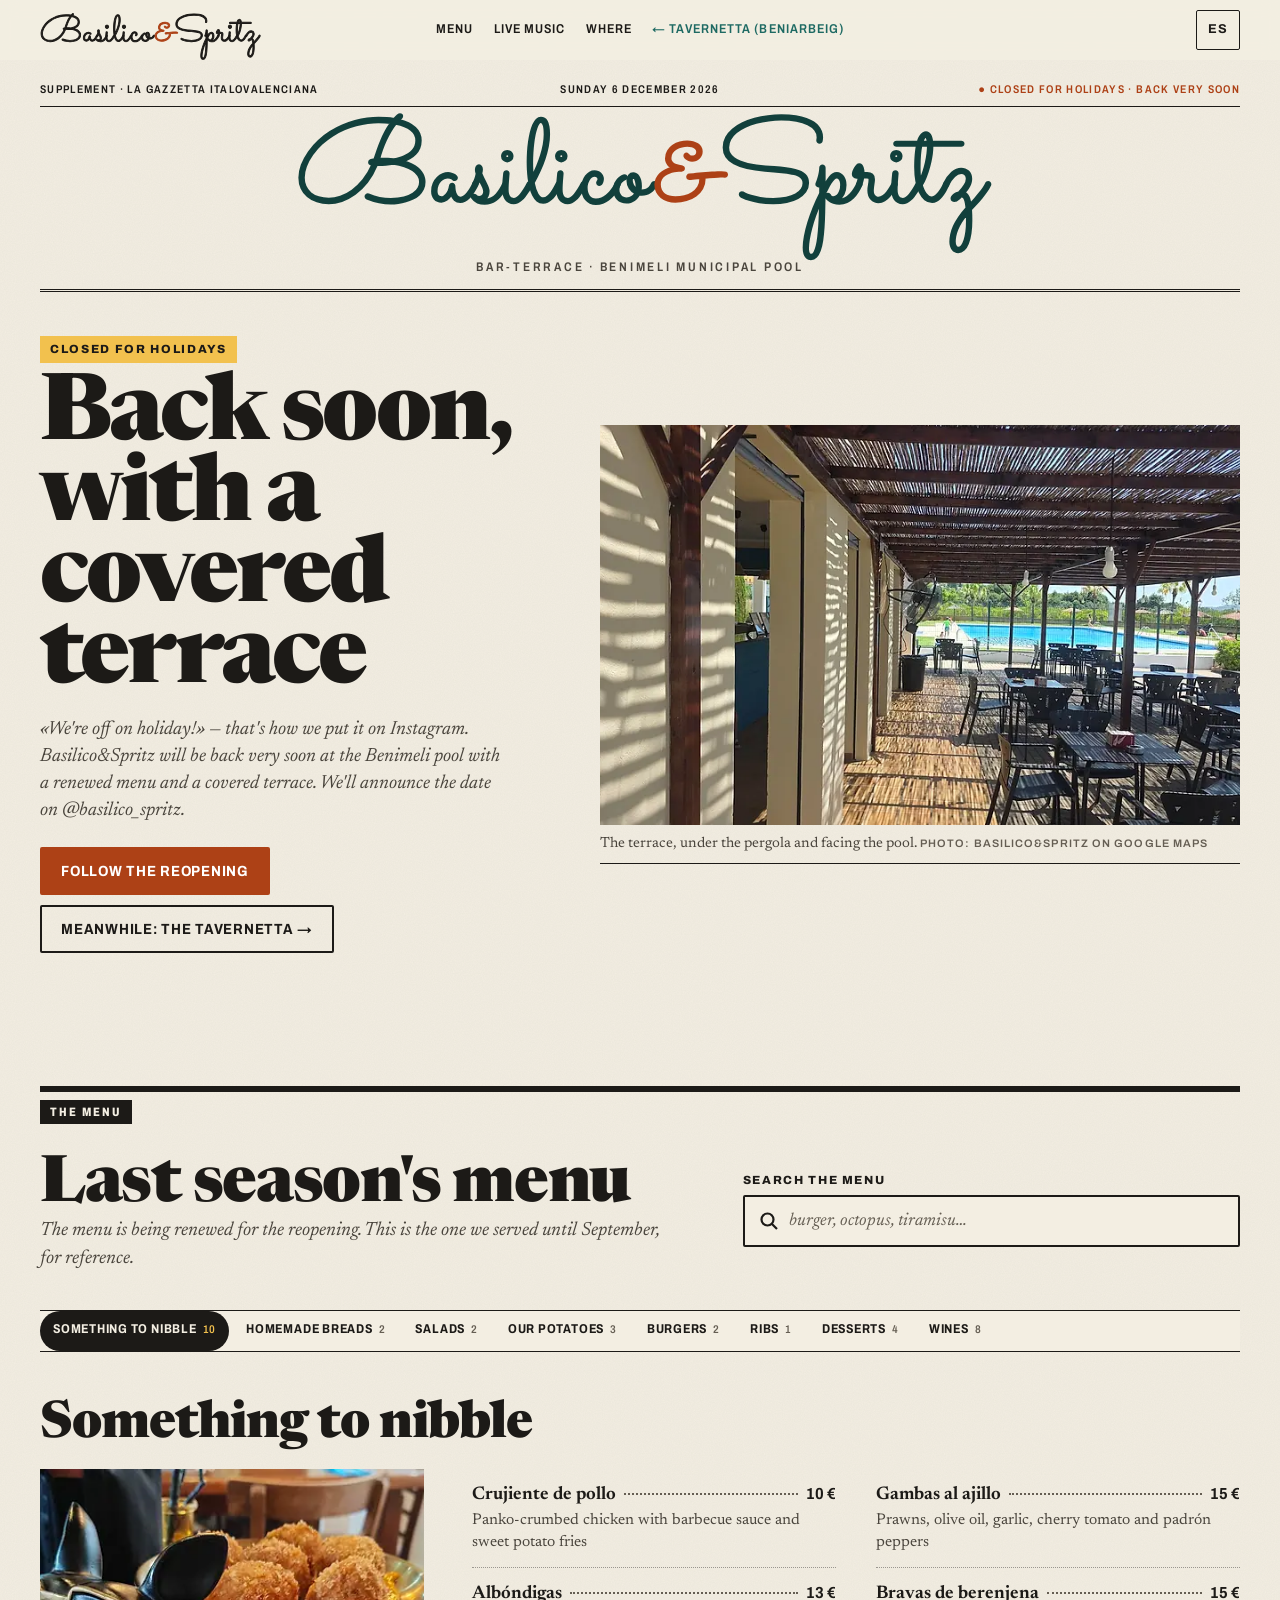
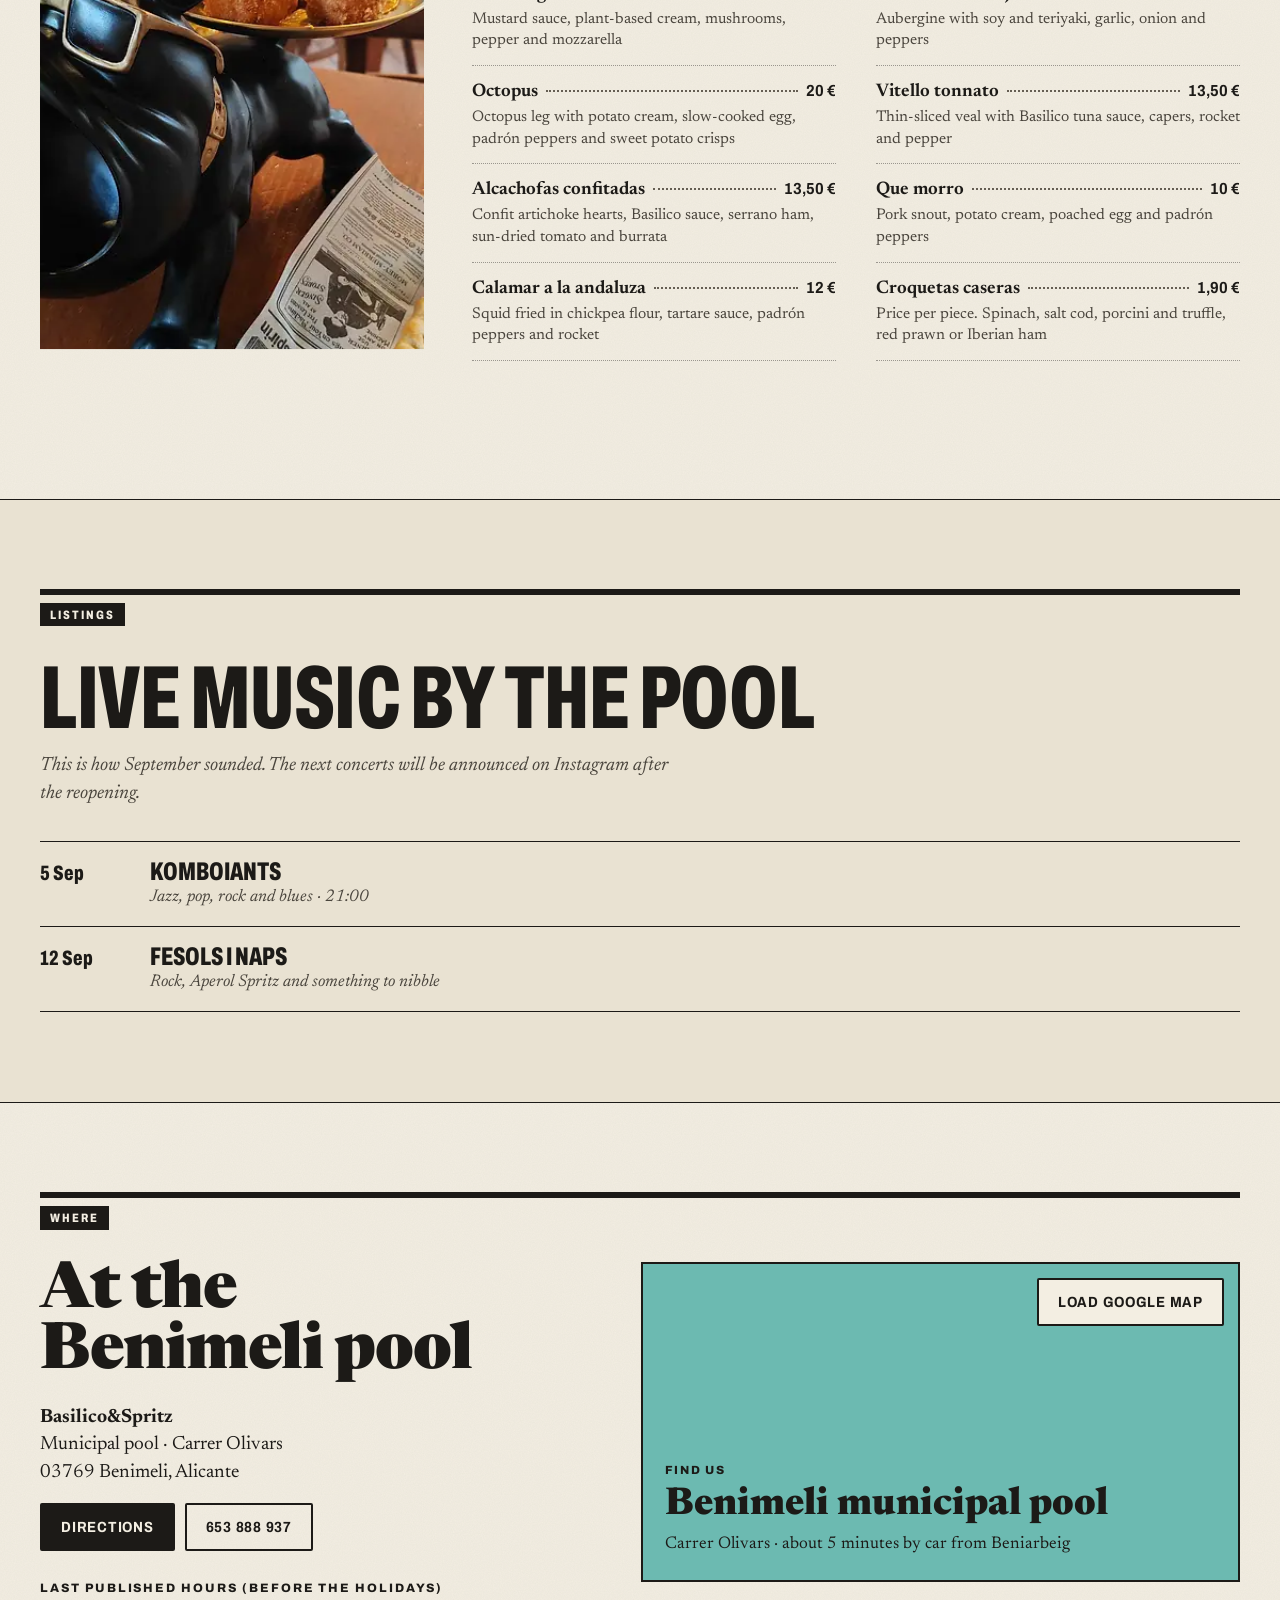
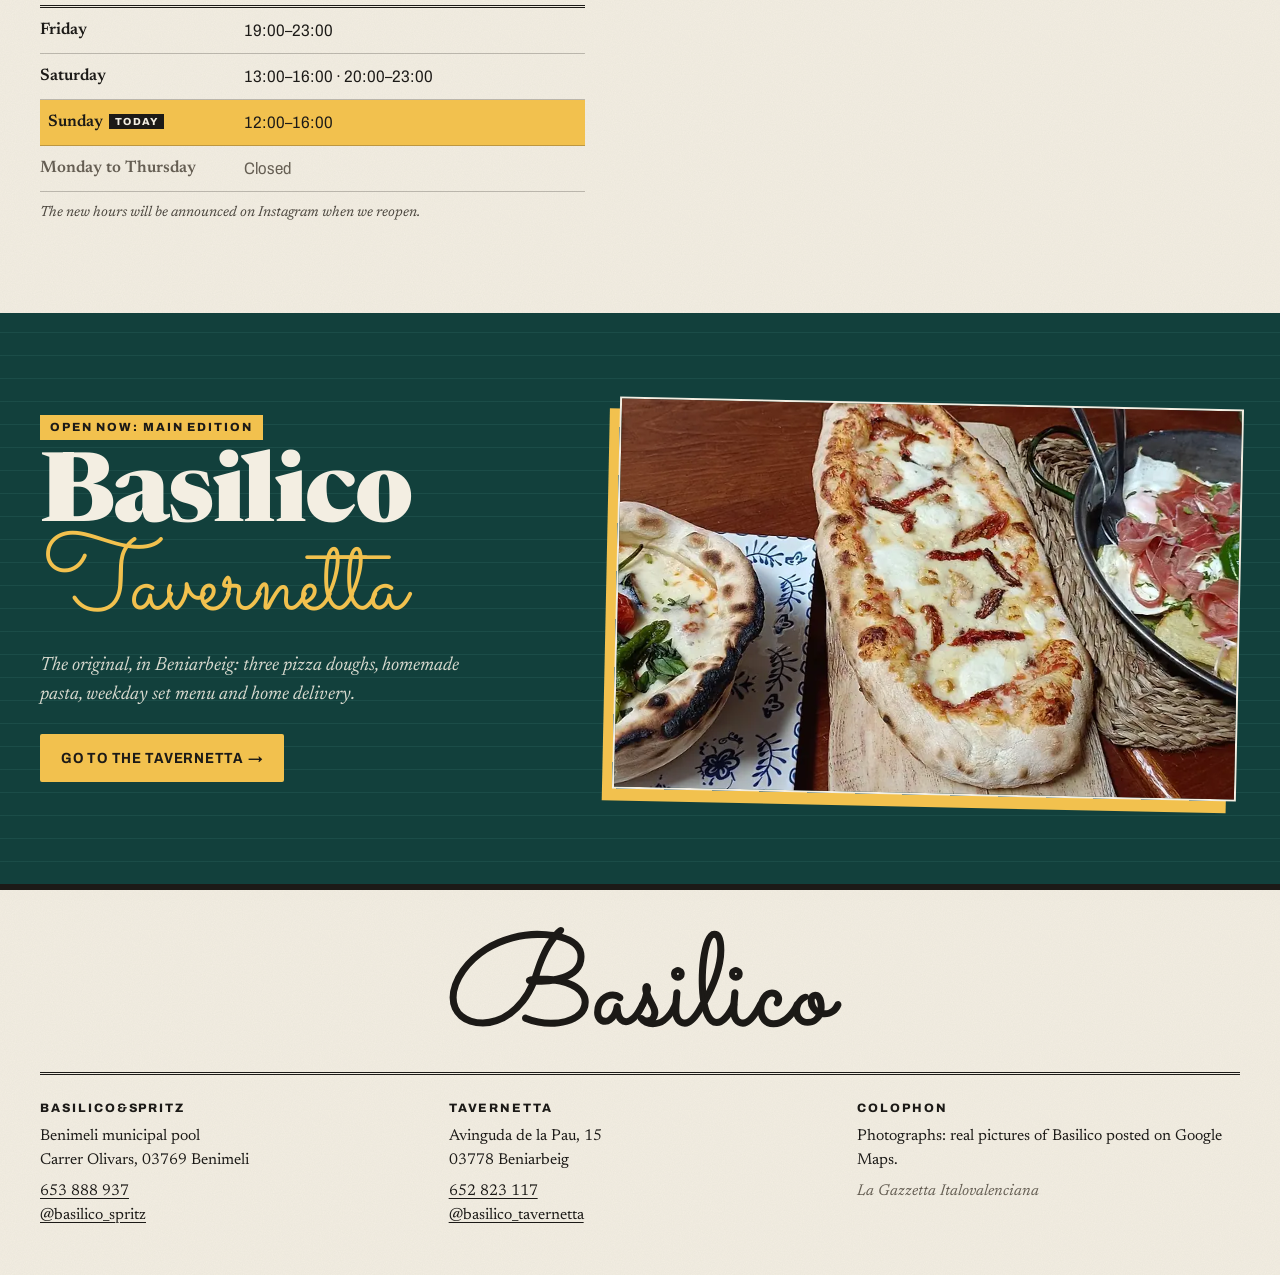
==== commit 98dcd501: "v2: la comida es la noticia - Portada con foto protagonista (original en alta resolución, recorte pr" ====
--- a/spritz.html
+++ b/spritz.html
@@ -4,14 +4,14 @@
   <meta charset="utf-8">
   <meta name="viewport" content="width=device-width, initial-scale=1">
   <title>Basilico&amp;Spritz · Piscina municipal de Benimeli — spritz, burgers y costillas</title>
-  <meta name="description" content="Basilico&amp;Spritz, el bar-terraza de Basilico en la piscina municipal de Benimeli: spritz, burgers, costillas, raciones y música en directo. Abierto todo el año. Reservas: 653 888 937.">
+  <meta name="description" content="Basilico&amp;Spritz, el bar-terraza de Basilico en la piscina municipal de Benimeli: spritz, burgers, raciones y música en directo. Ahora de vacaciones: vuelve pronto con carta renovada y terraza cubierta.">
   <meta name="title-en" content="Basilico&amp;Spritz · Benimeli municipal pool — spritz, burgers and ribs">
   <!-- DEMO: quitar noindex al publicar en el dominio definitivo -->
   <meta name="robots" content="noindex, nofollow">
   <meta name="theme-color" content="#12403c">
   <meta property="og:type" content="restaurant">
   <meta property="og:title" content="Basilico&amp;Spritz · Piscina de Benimeli">
-  <meta property="og:description" content="Tenemos cuerda para todo el año: spritz, burgers, costillas y música en directo junto a la piscina.">
+  <meta property="og:description" content="De vacaciones. Volvemos muy pronto con carta renovada y terraza cubierta.">
   <meta property="og:image" content="assets/img/og-spritz.jpg">
   <link rel="icon" href="favicon.svg" type="image/svg+xml">
   <link rel="preconnect" href="https://fonts.googleapis.com">
@@ -34,13 +34,7 @@
       "addressCountry": "ES"
     },
     "geo": { "@type": "GeoCoordinates", "latitude": 38.8214906, "longitude": -0.0423867 },
-    "sameAs": ["https://www.instagram.com/basilico_spritz/"],
-    "openingHoursSpecification": [
-      { "@type": "OpeningHoursSpecification", "dayOfWeek": "Friday", "opens": "19:00", "closes": "23:00" },
-      { "@type": "OpeningHoursSpecification", "dayOfWeek": "Saturday", "opens": "13:00", "closes": "16:00" },
-      { "@type": "OpeningHoursSpecification", "dayOfWeek": "Saturday", "opens": "20:00", "closes": "23:00" },
-      { "@type": "OpeningHoursSpecification", "dayOfWeek": "Sunday", "opens": "12:00", "closes": "16:00" }
-    ]
+    "sameAs": ["https://www.instagram.com/basilico_spritz/"]
   }
   </script>
 </head>
@@ -56,130 +50,101 @@
         <ul role="list">
           <li><a href="#carta" data-en="Menu">Carta</a></li>
           <li><a href="#musica" data-en="Live music">Música</a></li>
-          <li><a href="#visitanos" data-en="Hours &amp; map">Horario y mapa</a></li>
+          <li><a href="#visitanos" data-en="Where">Dónde</a></li>
           <li><a href="index.html" class="topnav__spritz" data-en="← Tavernetta (Beniarbeig)">← Tavernetta (Beniarbeig)</a></li>
         </ul>
       </nav>
       <div class="topbar__actions">
         <button class="lang" type="button" data-lang-toggle aria-label="Read in English" data-en-aria-label="Leer en español"><span data-en="ES">EN</span></button>
-        <button class="btn btn--tomato btn--sm" type="button" data-open-reserva data-en="Book">Reservar</button>
-        <button class="burger" type="button" aria-expanded="false" aria-controls="sumario-movil" data-burger>
-          <span class="sr" data-en="Open index">Abrir sumario</span><span class="burger__bars" aria-hidden="true"></span>
+        <button class="burger" type="button" aria-expanded="false" aria-controls="menu-movil" data-burger>
+          <span class="sr" data-en="Open menu">Abrir menú</span><span class="burger__bars" aria-hidden="true"></span>
         </button>
       </div>
     </div>
-    <div class="mobnav" id="sumario-movil" data-mobnav hidden>
-      <p class="mobnav__title" data-en="In this supplement">En este suplemento</p>
-      <ol class="sumario">
-        <li><a href="#portada"><span data-en="Front page">Portada</span><i></i><b>1</b></a></li>
-        <li><a href="#carta"><span data-en="The menu">La carta</span><i></i><b>2</b></a></li>
-        <li><a href="#musica"><span data-en="Live music">Música en directo</span><i></i><b>3</b></a></li>
-        <li><a href="#visitanos"><span data-en="Hours &amp; map">Horario y mapa</span><i></i><b>4</b></a></li>
-        <li><a href="index.html"><span data-en="Main edition: the Tavernetta">Edición principal: la Tavernetta</span><i></i><b>←</b></a></li>
-      </ol>
+    <div class="mobnav" id="menu-movil" data-mobnav hidden>
+      <ul class="mobnav__list" role="list">
+        <li><a href="#carta" data-en="The menu">La carta</a></li>
+        <li><a href="#musica" data-en="Live music">Música en directo</a></li>
+        <li><a href="#visitanos" data-en="Where">Dónde estamos</a></li>
+        <li><a href="index.html" data-en="Basilico Tavernetta (Beniarbeig)">Basilico Tavernetta (Beniarbeig)</a></li>
+      </ul>
       <div class="mobnav__cta">
-        <a class="btn btn--ink" href="tel:+34653888937">653 888 937</a>
         <a class="btn btn--ghost" href="https://www.instagram.com/basilico_spritz/" rel="noopener" target="_blank">@basilico_spritz</a>
       </div>
     </div>
   </header>
 
   <main id="main">
-    <section class="portada portada--spritz" id="portada" aria-labelledby="titular">
+    <section class="portada" id="portada" aria-labelledby="titular">
       <div class="wrap">
-        <div class="masthead">
-          <div class="masthead__ears">
-            <p class="ear ear--l"><span>Benimeli · Marina Alta</span><span data-en="Municipal pool">Piscina municipal</span></p>
-            <p class="ear ear--r"><span><span data-en="Supplement no.">Suplemento nº</span> <b data-weekno>40</b></span><span data-en="Open all year round">Abierto todo el año</span></p>
-          </div>
+        <div class="masthead" data-masthead>
+          <p class="masthead__line">
+            <span class="masthead__paper" data-en="Supplement · La Gazzetta Italovalenciana">Suplemento · La Gazzetta Italovalenciana</span>
+            <span class="masthead__date" data-dateline>Benimeli</span>
+            <span class="masthead__where" data-status-short></span>
+          </p>
           <h1 class="masthead__title">
             <span class="masthead__logo">Basilico<span class="spritz-amp">&amp;</span>Spritz</span>
-            <span class="masthead__sub" data-en="Supplement to La Gazzetta Italovalenciana · Benimeli pool">Suplemento de La Gazzetta Italovalenciana · Piscina de Benimeli</span>
+            <span class="masthead__sub" data-en="Bar-terrace · Benimeli municipal pool">Bar-terraza · Piscina municipal de Benimeli</span>
           </h1>
-          <p class="masthead__bar">
-            <span data-en="Spritz · Burgers · Live music">Spritz · Burgers · Música en directo</span>
-            <span class="masthead__date" data-dateline>Benimeli</span>
-            <span class="masthead__status" data-status-short></span>
-          </p>
-        </div>
-      </div>
-
-      <div class="ticker" aria-label="Última hora" data-en-aria-label="Breaking news">
-        <div class="ticker__track" data-ticker>
-          <p class="ticker__item"><b data-en="Breaking">Última hora</b> <span data-status-ticker>Abierto todo el año</span></p>
-          <p class="ticker__item" data-en="Winter hours: Fri 19–23 · Sat 13–16 and 20–23 · Sun 12–16">Horario de invierno: vie 19–23 · sáb 13–16 y 20–23 · dom 12–16</p>
-          <p class="ticker__item" data-en="Weekend lunch set menu: this week's edition on Instagram">Menú de fin de semana a mediodía: la edición de esta semana, en Instagram</p>
-          <p class="ticker__item" data-en="Live music: announced on @basilico_spritz">Música en directo: se anuncia en @basilico_spritz</p>
         </div>
       </div>
 
       <div class="wrap spritz-hero">
         <div>
-          <p class="kicker" data-en="Supplement · Benimeli">Suplemento · Benimeli</p>
-          <h2 class="headline" id="titular" data-en="Wound up for the whole year">Tenemos cuerda para todo el año</h2>
-          <p class="deck" data-en="Basilico's bar-terrace at the Benimeli municipal pool doesn't close in winter: spritz, burgers, ribs, plates for sharing and, some weekends, live music.">El bar-terraza de Basilico en la piscina municipal de Benimeli no cierra en invierno: spritz, burgers, costillas, raciones para compartir y, algunos fines de semana, música en directo.</p>
+          <p class="vacaciones" data-en="Closed for holidays">Cerrado por vacaciones</p>
+          <h2 class="headline" id="titular" data-en="Back soon, with a covered terrace">Volvemos pronto, con terraza cubierta</h2>
+          <p class="deck" data-en="«We're off on holiday!» — that's how we put it on Instagram. Basilico&amp;Spritz will be back very soon at the Benimeli pool with a renewed menu and a covered terrace. We'll announce the date on @basilico_spritz.">«¡Nos vamos de vacaciones!», así lo contamos en Instagram. Basilico&amp;Spritz vuelve muy pronto a la piscina de Benimeli con carta renovada y terraza cubierta. La fecha, en @basilico_spritz.</p>
           <div class="spritz-hero__cta">
-            <button class="btn btn--tomato" type="button" data-open-reserva data-en="Book a table">Reservar mesa</button>
-            <a class="btn btn--ink btn--call" href="tel:+34653888937"><span data-en="Call">Llamar</span> <span class="nowrap">653 888 937</span></a>
+            <a class="btn btn--tomato" href="https://www.instagram.com/basilico_spritz/" target="_blank" rel="noopener" data-en="Follow the reopening">Seguir la reapertura</a>
+            <a class="btn btn--ghost" href="index.html" data-en="Meanwhile: the Tavernetta →">Mientras: la Tavernetta →</a>
           </div>
-          <p class="hoy__status" data-status-long style="margin-top:20px"></p>
         </div>
         <figure class="lead-fig">
           <img src="assets/img/spritz-terraza-800.webp" srcset="assets/img/spritz-terraza-800.webp 800w, assets/img/spritz-terraza-1600.webp 1600w" sizes="(min-width: 1000px) 55vw, 100vw" alt="Terraza de Basilico&amp;Spritz bajo una pérgola de madera frente a la piscina municipal de Benimeli" data-en-alt="Basilico&amp;Spritz terrace under a wooden pergola facing Benimeli's municipal pool" width="1600" height="900" fetchpriority="high" decoding="async">
           <figcaption><span data-en="The terrace, under the pergola and facing the pool.">La terraza, bajo la pérgola y frente a la piscina.</span> <em data-en="Photo: Basilico&amp;Spritz on Google Maps">Foto: Basilico&amp;Spritz en Google Maps</em></figcaption>
         </figure>
       </div>
-      <div class="wrap">
-        <div class="spritz-facts">
-          <div>
-            <h3 data-en="Winter hours">Horario de invierno</h3>
-            <p><span data-en="Friday">Viernes</span> 19:00–23:00<br><span data-en="Saturday">Sábado</span> 13:00–16:00 · 20:00–23:00<br><span data-en="Sunday">Domingo</span> 12:00–16:00</p>
-          </div>
-          <div>
-            <h3 data-en="Where">Dónde</h3>
-            <p data-en="Benimeli municipal pool<br>Carrer Olivars, 03769 Benimeli">Piscina municipal de Benimeli<br>Carrer Olivars, 03769 Benimeli</p>
-          </div>
-          <div>
-            <h3 data-en="Weekend lunch">Mediodía de fin de semana</h3>
-            <p data-en="Saturday and Sunday lunch set menu. This week's edition is on Instagram.">Menú de sábados y domingos a mediodía. La edición de esta semana, en Instagram.</p>
-          </div>
-        </div>
-      </div>
     </section>
 
     <section class="sec sec--carta" id="carta" aria-labelledby="carta-t">
       <div class="wrap">
-        <header class="sec__head">
-          <p class="sec__page"><span data-en="Page">Pág.</span> 2</p>
-          <p class="sec__name" data-en="The menu">La carta</p>
-        </header>
-        <div class="sec__intro">
-          <h2 class="sec__title" id="carta-t" data-en="Something to nibble, something to share">Algo para picar, algo para compartir</h2>
-          <p class="sec__deck" data-en="Basilico's kitchen, poolside: croquettes, octopus, ribs and two house burgers — the Basilico and the Benimeli.">La cocina de Basilico, en versión piscina: croquetas, pulpo, costillas y dos burgers de la casa, la Basilico y la Benimeli.</p>
+        <header class="sec__head"><p class="sec__name" data-en="The menu">La carta</p></header>
+        <div class="sec__intro sec__intro--split">
+          <div>
+            <h2 class="sec__title" id="carta-t" data-en="Last season's menu">La carta de la temporada pasada</h2>
+            <p class="sec__deck" data-en="The menu is being renewed for the reopening. This is the one we served until September, for reference.">La carta se está renovando para la reapertura. Esta es la que servimos hasta septiembre, como referencia.</p>
+          </div>
+          <div class="carta-tools">
+            <label class="search" for="carta-q">
+              <span class="search__label" data-en="Search the menu">Buscar en la carta</span>
+              <input id="carta-q" type="search" placeholder="burger, pulpo, tiramisú…" data-en-placeholder="burger, octopus, tiramisu…" autocomplete="off" data-carta-search>
+            </label>
+            <p class="carta-count" aria-live="polite" data-carta-count></p>
+          </div>
         </div>
         <div class="carta" data-carta>
       <!-- build:carta-spritz -->
-      <nav class="carta-nav" aria-label="Categorías de la carta" data-en-aria-label="Menu categories">
-        <ul class="carta-nav__list" role="list">
-          <li><a class="chip" href="#c-s-picar" data-cat="s-picar" data-en="Something to nibble">Algo para picar</a></li>
-          <li><a class="chip" href="#c-s-panes" data-cat="s-panes" data-en="Homemade breads">Panes caseros</a></li>
-          <li><a class="chip" href="#c-s-ensaladas" data-cat="s-ensaladas" data-en="Salads">Ensaladas</a></li>
-          <li><a class="chip" href="#c-s-patatas" data-cat="s-patatas" data-en="Our potatoes">Nuestras patatas</a></li>
-          <li><a class="chip" href="#c-s-burgers" data-cat="s-burgers" data-en="Burgers">Burgers</a></li>
-          <li><a class="chip" href="#c-s-costillas" data-cat="s-costillas" data-en="Ribs">Costillas</a></li>
-          <li><a class="chip" href="#c-s-postres" data-cat="s-postres" data-en="Desserts">Postres</a></li>
-          <li><a class="chip" href="#c-s-vinos" data-cat="s-vinos" data-en="Wines">Vinos</a></li>
+      <nav class="carta-index" aria-label="Secciones de la carta" data-en-aria-label="Menu sections">
+        <ul class="carta-index__list" role="list">
+          <li><a class="cidx" href="#c-s-picar" data-cat="s-picar"><span data-en="Something to nibble">Algo para picar</span><b>10</b></a></li>
+          <li><a class="cidx" href="#c-s-panes" data-cat="s-panes"><span data-en="Homemade breads">Panes caseros</span><b>2</b></a></li>
+          <li><a class="cidx" href="#c-s-ensaladas" data-cat="s-ensaladas"><span data-en="Salads">Ensaladas</span><b>2</b></a></li>
+          <li><a class="cidx" href="#c-s-patatas" data-cat="s-patatas"><span data-en="Our potatoes">Nuestras patatas</span><b>3</b></a></li>
+          <li><a class="cidx" href="#c-s-burgers" data-cat="s-burgers"><span data-en="Burgers">Burgers</span><b>2</b></a></li>
+          <li><a class="cidx" href="#c-s-costillas" data-cat="s-costillas"><span data-en="Ribs">Costillas</span><b>1</b></a></li>
+          <li><a class="cidx" href="#c-s-postres" data-cat="s-postres"><span data-en="Desserts">Postres</span><b>4</b></a></li>
+          <li><a class="cidx" href="#c-s-vinos" data-cat="s-vinos"><span data-en="Wines">Vinos</span><b>8</b></a></li>
         </ul>
       </nav>
       <div class="carta-secs">
     <section class="carta-sec has-fig" id="c-s-picar" data-cat="s-picar" aria-labelledby="h-s-picar">
       <header class="carta-sec__head">
-        <span class="carta-sec__num">01<span>/8</span></span>
         <h3 class="carta-sec__title" id="h-s-picar" data-en="Something to nibble">Algo para picar</h3>
         
       </header>
       <figure class="carta-sec__fig">
-        <img src="assets/img/croquetas-bulldog-800.webp" srcset="assets/img/croquetas-bulldog-800.webp 800w, assets/img/croquetas-bulldog-1600.webp 1600w" sizes="(min-width: 1000px) 360px, 92vw" alt="Croquetas servidas por una figura de bulldog con gafas de sol" data-en-alt="Croquettes served by a bulldog figure wearing sunglasses" loading="lazy" decoding="async">
+        <img src="assets/img/croquetas-bulldog-800.webp" srcset="assets/img/croquetas-bulldog-800.webp 800w, assets/img/croquetas-bulldog-1600.webp 1600w" sizes="(min-width: 1000px) 30vw, 92vw" alt="Croquetas servidas por una figura de bulldog con gafas de sol" data-en-alt="Croquettes served by a bulldog figure wearing sunglasses" loading="lazy" decoding="async">
       </figure>
       <div class="carta-sec__body"><ul class="dishes" role="list">
         <li class="dish" data-search="crujiente de pollo rebozado en panko con salsa barbacoa y patatas de boniato panko-crumbed chicken with barbecue sauce and sweet potato fries">
@@ -228,7 +193,6 @@
 
     <section class="carta-sec" id="c-s-panes" data-cat="s-panes" aria-labelledby="h-s-panes">
       <header class="carta-sec__head">
-        <span class="carta-sec__num">02<span>/8</span></span>
         <h3 class="carta-sec__title" id="h-s-panes" data-en="Homemade breads">Panes caseros</h3>
         
       </header>
@@ -247,7 +211,6 @@
 
     <section class="carta-sec" id="c-s-ensaladas" data-cat="s-ensaladas" aria-labelledby="h-s-ensaladas">
       <header class="carta-sec__head">
-        <span class="carta-sec__num">03<span>/8</span></span>
         <h3 class="carta-sec__title" id="h-s-ensaladas" data-en="Salads">Ensaladas</h3>
         
       </header>
@@ -266,7 +229,6 @@
 
     <section class="carta-sec" id="c-s-patatas" data-cat="s-patatas" aria-labelledby="h-s-patatas">
       <header class="carta-sec__head">
-        <span class="carta-sec__num">04<span>/8</span></span>
         <h3 class="carta-sec__title" id="h-s-patatas" data-en="Our potatoes">Nuestras patatas</h3>
         
       </header>
@@ -289,7 +251,6 @@
 
     <section class="carta-sec" id="c-s-burgers" data-cat="s-burgers" aria-labelledby="h-s-burgers">
       <header class="carta-sec__head">
-        <span class="carta-sec__num">05<span>/8</span></span>
         <h3 class="carta-sec__title" id="h-s-burgers" data-en="Burgers">Burgers</h3>
         
       </header>
@@ -308,12 +269,11 @@
 
     <section class="carta-sec has-fig" id="c-s-costillas" data-cat="s-costillas" aria-labelledby="h-s-costillas">
       <header class="carta-sec__head">
-        <span class="carta-sec__num">06<span>/8</span></span>
         <h3 class="carta-sec__title" id="h-s-costillas" data-en="Ribs">Costillas</h3>
         
       </header>
       <figure class="carta-sec__fig">
-        <img src="assets/img/costillas-700.webp" srcset="assets/img/costillas-700.webp 700w, assets/img/costillas-1400.webp 1400w" sizes="(min-width: 1000px) 360px, 92vw" alt="Costilla de cerdo en salsa con patatas y pimientos del padrón" data-en-alt="Pork ribs in sauce with chips and padrón peppers" loading="lazy" decoding="async">
+        <img src="assets/img/costillas-700.webp" srcset="assets/img/costillas-700.webp 700w, assets/img/costillas-1400.webp 1400w" sizes="(min-width: 1000px) 30vw, 92vw" alt="Costilla de cerdo en salsa con patatas y pimientos del padrón" data-en-alt="Pork ribs in sauce with chips and padrón peppers" loading="lazy" decoding="async">
       </figure>
       <div class="carta-sec__body"><ul class="dishes" role="list">
         <li class="dish" data-search="costilla de cerdo costilla americana a baja temperatura, en salsa barbacoa al whisky, patatas fritas y pimientos del padron slow-cooked american-style ribs in whisky barbecue sauce, chips and padron peppers">
@@ -326,12 +286,11 @@
 
     <section class="carta-sec has-fig" id="c-s-postres" data-cat="s-postres" aria-labelledby="h-s-postres">
       <header class="carta-sec__head">
-        <span class="carta-sec__num">07<span>/8</span></span>
         <h3 class="carta-sec__title" id="h-s-postres" data-en="Desserts">Postres</h3>
         
       </header>
       <figure class="carta-sec__fig">
-        <img src="assets/img/helado-playa-600.webp" srcset="assets/img/helado-playa-600.webp 600w, assets/img/helado-playa-1000.webp 1000w" sizes="(min-width: 1000px) 360px, 92vw" alt="Un mal día en la playa: helado con cucurucho del revés y arena de galleta" data-en-alt="'A bad day at the beach': ice cream with an upside-down cone and biscuit sand" loading="lazy" decoding="async">
+        <img src="assets/img/helado-playa-600.webp" srcset="assets/img/helado-playa-600.webp 600w, assets/img/helado-playa-1000.webp 1000w" sizes="(min-width: 1000px) 30vw, 92vw" alt="Un mal día en la playa: helado con cucurucho del revés y arena de galleta" data-en-alt="'A bad day at the beach': ice cream with an upside-down cone and biscuit sand" loading="lazy" decoding="async">
       </figure>
       <div class="carta-sec__body"><ul class="dishes" role="list">
         <li class="dish" data-search="un mal dia en la playa helado de fresa, chocolate, coco, vainilla, cucurucho, chocolate caliente, almendra caramelizada y tierra de galleta strawberry, chocolate, coconut and vanilla ice cream, cone, hot chocolate, caramelised almond and biscuit crumble">
@@ -356,7 +315,6 @@
 
     <section class="carta-sec" id="c-s-vinos" data-cat="s-vinos" aria-labelledby="h-s-vinos">
       <header class="carta-sec__head">
-        <span class="carta-sec__num">08<span>/8</span></span>
         <h3 class="carta-sec__title" id="h-s-vinos" data-en="Wines">Vinos</h3>
         <p class="carta-sec__note" data-en="Bottle">Botella</p>
       </header>
@@ -418,47 +376,27 @@
       </div>
       <!-- /build:carta-spritz -->
         </div>
-        <aside class="carta-foot">
-          <p><b data-en="Allergies or intolerances?">¿Alergias o intolerancias?</b> <span data-en="Tell us when ordering.">Avísanos al pedir.</span></p>
-          <p><b data-en="Prices">Precios</b> <span data-en="as published on the current menu (October 2026). They may change.">según la carta vigente (octubre 2026). Pueden variar.</span></p>
-        </aside>
+        <p class="carta-empty" data-carta-empty hidden><span data-en="Nothing on the menu with that word.">Nada en la carta con esa palabra.</span></p>
       </div>
     </section>
 
     <section class="sec sec--clasif" id="musica" aria-labelledby="musica-t">
       <div class="wrap">
-        <header class="sec__head">
-          <p class="sec__page"><span data-en="Page">Pág.</span> 3</p>
-          <p class="sec__name" data-en="Listings">Cartelera</p>
-        </header>
+        <header class="sec__head"><p class="sec__name" data-en="Listings">Cartelera</p></header>
         <div class="sec__intro">
           <h2 class="sec__title sec__title--tabloid" id="musica-t" data-en="Live music by the pool">Música en directo junto a la piscina</h2>
-          <p class="sec__deck" data-en="Some Saturdays the terrace turns into a stage: live bands, spritz and something to nibble. Every concert is announced on Instagram first.">Algunos sábados la terraza se convierte en escenario: grupos en directo, spritz y algo para picar. Cada concierto se anuncia primero en Instagram.</p>
-        </div>
-        <div class="clasif">
-          <article class="ad ad--big">
-            <h3 class="ad__title" data-en="Next concert">Próximo concierto</h3>
-            <p class="ad__lead" data-en="Check the date, the band and the time on our Instagram.">Consulta la fecha, el grupo y la hora en nuestro Instagram.</p>
-            <a class="btn btn--sun" href="https://www.instagram.com/basilico_spritz/" target="_blank" rel="noopener">@basilico_spritz</a>
-          </article>
-          <article class="ad">
-            <h3 class="ad__title" data-en="Concert night">Noche de concierto</h3>
-            <p data-en="On concert nights, better book ahead: 653 888 937.">En noche de concierto, mejor reservar: 653 888 937.</p>
-          </article>
-          <article class="ad">
-            <h3 class="ad__title" data-en="Sunday">Domingo</h3>
-            <p data-en="From 12:00 to 16:00. A long lunch by the water.">De 12:00 a 16:00. Comida larga junto al agua.</p>
-          </article>
-        </div>
+          <p class="sec__deck" data-en="This is how September sounded. The next concerts will be announced on Instagram after the reopening.">Así sonó septiembre. Los próximos conciertos se anunciarán en Instagram tras la reapertura.</p>
+        </div>
+        <ul class="cartel" role="list">
+          <li><time datetime="2026-09-05" data-en="5 Sep">5 sep</time><div><b>Komboiants</b><span data-en="Jazz, pop, rock and blues · 21:00">Jazz, pop, rock y blues · 21:00</span></div></li>
+          <li><time datetime="2026-09-12" data-en="12 Sep">12 sep</time><div><b>Fesols i Naps</b><span data-en="Rock, Aperol Spritz and something to nibble">Rock, Aperol Spritz y algo para picar</span></div></li>
+        </ul>
       </div>
     </section>
 
     <section class="sec sec--visit" id="visitanos" aria-labelledby="visit-t">
       <div class="wrap">
-        <header class="sec__head">
-          <p class="sec__page"><span data-en="Page">Pág.</span> 4</p>
-          <p class="sec__name" data-en="Practical info">Información práctica</p>
-        </header>
+        <header class="sec__head"><p class="sec__name" data-en="Where">Dónde</p></header>
         <div class="visit">
           <div class="visit__info">
             <h2 class="sec__title" id="visit-t" data-en="At the Benimeli pool">En la piscina de Benimeli</h2>
@@ -472,7 +410,7 @@
               <a class="btn btn--ghost" href="tel:+34653888937">653 888 937</a>
             </p>
             <table class="hours" data-hours="spritz">
-              <caption data-en="Winter hours">Horario de invierno</caption>
+              <caption data-en="Last published hours (before the holidays)">Último horario publicado (antes de vacaciones)</caption>
               <tbody>
                 <tr data-day="5"><th scope="row" data-en="Friday">Viernes</th><td>19:00–23:00</td></tr>
                 <tr data-day="6"><th scope="row" data-en="Saturday">Sábado</th><td>13:00–16:00 · 20:00–23:00</td></tr>
@@ -480,7 +418,7 @@
                 <tr data-day="1" class="is-closed"><th scope="row" data-en="Monday to Thursday">Lunes a jueves</th><td data-en="Closed">Cerrado</td></tr>
               </tbody>
             </table>
-            <p class="hours__note" data-en="Hours may change in summer and on public holidays; we announce it on Instagram.">El horario puede cambiar en verano y en festivos; lo anunciamos en Instagram.</p>
+            <p class="hours__note" data-en="The new hours will be announced on Instagram when we reopen.">El nuevo horario se anunciará en Instagram con la reapertura.</p>
           </div>
           <div class="visit__map">
             <figure class="map map--plain" data-map data-map-q="38.8214906,-0.0423867">
@@ -499,13 +437,13 @@
     <section class="suple" aria-labelledby="back-t">
       <div class="wrap suple__in">
         <div class="suple__text">
-          <p class="suple__label" data-en="Main edition">Edición principal</p>
+          <p class="suple__label" data-en="Open now: main edition">Abierta: la edición principal</p>
           <h2 class="suple__title" id="back-t">Basilico <span>Tavernetta</span></h2>
           <p class="suple__deck" data-en="The original, in Beniarbeig: three pizza doughs, homemade pasta, weekday set menu and home delivery.">La original, en Beniarbeig: tres masas de pizza, pasta casera, menú de mediodía y reparto a domicilio.</p>
-          <a class="btn btn--sun" href="index.html" data-en="Read the main edition →">Leer la edición principal →</a>
+          <a class="btn btn--sun" href="index.html" data-en="Go to the Tavernetta →">Ir a la Tavernetta →</a>
         </div>
         <figure class="suple__fig">
-          <img src="assets/img/mesa-italovalenciana-800.webp" srcset="assets/img/mesa-italovalenciana-800.webp 800w, assets/img/mesa-italovalenciana-1600.webp 1600w" sizes="(min-width: 1000px) 55vw, 92vw" alt="Pizza napolitana, pinsa y huevos rotos en una mesa de Basilico Tavernetta" data-en-alt="Neapolitan pizza, pinsa and broken eggs on a Basilico Tavernetta table" width="1600" height="720" loading="lazy" decoding="async">
+          <img src="assets/img/portada-mesa-1200.webp" srcset="assets/img/portada-mesa-1200.webp 1200w, assets/img/portada-mesa-2000.webp 2000w" sizes="(min-width: 1000px) 55vw, 92vw" alt="Pizza napolitana, pinsa y huevos rotos en una mesa de Basilico Tavernetta" data-en-alt="Neapolitan pizza, pinsa and broken eggs on a Basilico Tavernetta table" width="2000" height="800" loading="lazy" decoding="async">
         </figure>
       </div>
     </section>
@@ -528,78 +466,17 @@
         <div>
           <h2 class="foot__h" data-en="Colophon">Imprenta</h2>
           <p data-en="Photographs: real pictures of Basilico posted on Google Maps.">Fotografías: imágenes reales de Basilico publicadas en Google Maps.</p>
-          <p data-en="Basilico · Italo-Valencian tavernetta · Marina Alta">Basilico · Tavernetta italovalenciana · Marina Alta</p>
+          <p class="foot__paper">La Gazzetta Italovalenciana</p>
         </div>
       </div>
     </div>
   </footer>
 
   <nav class="dock" aria-label="Acciones rápidas" data-en-aria-label="Quick actions">
-    <button type="button" class="dock__btn dock__btn--main" data-open-reserva data-en="Book">Reservar</button>
-    <a class="dock__btn" href="tel:+34653888937" data-en="Call">Llamar</a>
+    <a class="dock__btn dock__btn--main" href="index.html" data-en="Tavernetta">Tavernetta</a>
+    <a class="dock__btn" href="https://www.instagram.com/basilico_spritz/" target="_blank" rel="noopener">Instagram</a>
     <a class="dock__btn" href="#carta" data-en="Menu">Carta</a>
   </nav>
-
-  <dialog class="reserva" data-reserva aria-labelledby="reserva-t">
-    <form class="reserva__form" method="dialog" data-reserva-form novalidate>
-      <header class="reserva__head">
-        <p class="kicker" data-en="Booking slip">Hoja de reserva</p>
-        <h2 id="reserva-t" data-en="Ask for a table">Pide mesa</h2>
-        <p class="reserva__intro" data-en="Fill this in and we'll open WhatsApp with the message ready. Your booking is confirmed when we reply.">Rellena esto y te abrimos WhatsApp con el mensaje listo. La reserva queda confirmada cuando te contestemos.</p>
-        <button class="reserva__close" type="button" data-reserva-close aria-label="Cerrar" data-en-aria-label="Close">×</button>
-      </header>
-      <div class="field">
-        <label for="r-venue" data-en="Where">Dónde</label>
-        <select id="r-venue" name="venue" data-r-venue>
-          <option value="tavernetta">Basilico Tavernetta · Beniarbeig</option>
-          <option value="spritz">Basilico&amp;Spritz · Benimeli</option>
-        </select>
-      </div>
-      <div class="field-row">
-        <div class="field">
-          <label for="r-date" data-en="Day">Día</label>
-          <input id="r-date" name="date" type="date" required data-r-date>
-        </div>
-        <div class="field">
-          <label for="r-time" data-en="Time">Hora</label>
-          <select id="r-time" name="time" required data-r-time></select>
-        </div>
-      </div>
-      <p class="field__msg" data-r-daymsg aria-live="polite"></p>
-      <div class="field-row">
-        <div class="field">
-          <span class="label" id="r-people-l" data-en="People">Personas</span>
-          <div class="stepper" role="group" aria-labelledby="r-people-l">
-            <button type="button" data-step="-1" aria-label="Una persona menos" data-en-aria-label="One fewer">−</button>
-            <output data-r-people aria-live="polite">2</output>
-            <button type="button" data-step="1" aria-label="Una persona más" data-en-aria-label="One more">+</button>
-          </div>
-        </div>
-        <div class="field">
-          <label for="r-zone" data-en="Preference">Preferencia</label>
-          <select id="r-zone" name="zone" data-r-zone>
-            <option value="" data-en="No preference">Me da igual</option>
-            <option value="terraza" data-en="Terrace">Terraza</option>
-            <option value="interior" data-en="Inside">Dentro</option>
-          </select>
-        </div>
-      </div>
-      <label class="check"><input type="checkbox" name="dog" data-r-dog> <span data-en="We're bringing a dog (terrace)">Venimos con perro (terraza)</span></label>
-      <div class="field">
-        <label for="r-name" data-en="Name">Nombre</label>
-        <input id="r-name" name="name" type="text" autocomplete="given-name" required data-r-name>
-      </div>
-      <div class="field">
-        <label for="r-notes" data-en="Anything else? (allergies, high chair…)">¿Algo más? (alergias, trona…)</label>
-        <textarea id="r-notes" name="notes" rows="2" data-r-notes></textarea>
-      </div>
-      <p class="field__msg field__msg--err" data-r-err aria-live="assertive"></p>
-      <div class="reserva__actions">
-        <button class="btn btn--wa btn--block" type="submit" data-en="Send via WhatsApp">Enviar por WhatsApp</button>
-        <a class="btn btn--ghost btn--block" href="tel:+34653888937" data-r-call><span data-en="I'd rather call">Prefiero llamar</span> · <span data-r-phone>653 888 937</span></a>
-      </div>
-    </form>
-  </dialog>
 
   <script src="assets/js/main.js" defer></script>
 </body>
--- a/assets/css/styles.css
+++ b/assets/css/styles.css
@@ -1,6 +1,7 @@
 /* =========================================================
-   BASILICO · La Gazzetta Italovalenciana
-   Sistema: papel de periódico + tinta + turquesa del local
+   BASILICO · La Gazzetta Italovalenciana — v2
+   El periódico es la maqueta (tipografía, estructura, tono).
+   La comida es la noticia (fotografía grande, real).
    ========================================================= */
 
 :root {
@@ -11,13 +12,12 @@
   --ink-2: #4a453d;
   --ink-3: #655e53;
   --rule: #1c1a17;
-  --turq: #6cbab1;          /* contraventanas, chimenea, bici */
+  --turq: #6cbab1;          /* contraventanas, bici, estanterías */
   --turq-deep: #1e6a63;     /* turquesa apto para texto */
   --turq-night: #12403c;
-  --tomato: #c23a1d;        /* CTA */
+  --tomato: #c23a1d;        /* acción */
   --tomato-deep: #9c2c13;
   --sun: #f2c14e;           /* guirnalda de luces */
-  --basil: #2f5d2a;
   --wa: #1f7a4d;
 
   --f-news: "Newsreader", "Georgia", "Times New Roman", serif;
@@ -31,23 +31,18 @@
   --topbar-h: 60px;
 }
 
-*,
-*::before,
-*::after { box-sizing: border-box; }
+*, *::before, *::after { box-sizing: border-box; }
 
 html {
   -webkit-text-size-adjust: 100%;
   scroll-behavior: smooth;
   scroll-padding-top: calc(var(--topbar-h) + 12px);
 }
-@media (prefers-reduced-motion: reduce) {
-  html { scroll-behavior: auto; }
-}
+@media (prefers-reduced-motion: reduce) { html { scroll-behavior: auto; } }
 
 body {
   margin: 0;
   background-color: var(--paper);
-  /* grano de papel muy sutil */
   background-image: url("data:image/svg+xml,%3Csvg xmlns='http://www.w3.org/2000/svg' width='180' height='180'%3E%3Cfilter id='n'%3E%3CfeTurbulence type='fractalNoise' baseFrequency='.9' numOctaves='2' stitchTiles='stitch'/%3E%3CfeColorMatrix values='0 0 0 0 .1 0 0 0 0 .09 0 0 0 0 .07 0 0 0 .05 0'/%3E%3C/filter%3E%3Crect width='100%25' height='100%25' filter='url(%23n)'/%3E%3C/svg%3E");
   color: var(--ink);
   font-family: var(--f-news);
@@ -63,13 +58,9 @@
 a:hover { text-decoration-thickness: 2px; }
 button, input, select, textarea { font: inherit; color: inherit; }
 h1, h2, h3, h4, p, ul, ol, figure, blockquote { margin: 0; }
-ul[role="list"], ol.sumario { list-style: none; padding: 0; }
+ul[role="list"] { list-style: none; padding: 0; }
 [hidden] { display: none !important; }
-
-:focus-visible {
-  outline: 3px solid var(--turq-deep);
-  outline-offset: 3px;
-}
+:focus-visible { outline: 3px solid var(--turq-deep); outline-offset: 3px; }
 
 .sr {
   position: absolute; width: 1px; height: 1px; margin: -1px; padding: 0;
@@ -81,122 +72,99 @@
   font-family: var(--f-sans); font-weight: 700; text-decoration: none;
 }
 .skip:focus { top: 12px; }
-
-.wrap {
-  width: 100%;
-  max-width: var(--maxw);
-  margin-inline: auto;
-  padding-inline: var(--gutter);
-}
+.nowrap { white-space: nowrap; }
+@media (max-width: 699px) { .only-d { display: none; } }
+@media (min-width: 700px) { .only-m { display: none; } }
+
+.wrap { width: 100%; max-width: var(--maxw); margin-inline: auto; padding-inline: var(--gutter); }
 
 /* ---------- Botones ---------- */
 .btn {
   --bg: var(--ink); --fg: var(--paper);
-  display: inline-flex; align-items: center; justify-content: center; gap: .4em;
-  min-height: 48px; padding: .7em 1.25em;
+  display: inline-flex; align-items: center; justify-content: center; gap: .4em; flex-wrap: wrap;
+  min-height: 48px; padding: .7em 1.3em;
   border: 2px solid var(--bg); border-radius: var(--radius);
   background: var(--bg); color: var(--fg);
-  font-family: var(--f-sans); font-weight: 700; font-size: .95rem;
+  font-family: var(--f-sans); font-weight: 700; font-size: .92rem;
   font-variation-settings: "wdth" 88;
-  letter-spacing: .04em; text-transform: uppercase; text-decoration: none;
+  letter-spacing: .05em; text-transform: uppercase; text-decoration: none;
   cursor: pointer;
   transition: transform .18s var(--ease-out), background-color .18s, color .18s, box-shadow .18s;
-  box-shadow: 3px 3px 0 0 transparent;
 }
 .btn:hover { transform: translate(-2px, -2px); box-shadow: 4px 4px 0 0 var(--ink); text-decoration: none; }
-.btn:active { transform: translate(0, 0); box-shadow: 0 0 0 0 var(--ink); }
+.btn:active { transform: none; box-shadow: none; }
 .btn--tomato { --bg: var(--tomato); --fg: #fff; }
 .btn--tomato:hover { --bg: var(--tomato-deep); }
 .btn--ink { --bg: var(--ink); --fg: var(--paper); }
 .btn--ghost { --bg: transparent; --fg: var(--ink); border-color: var(--ink); }
 .btn--paper { --bg: var(--paper); --fg: var(--ink); border-color: var(--ink); }
-.btn--sun { --bg: var(--sun); --fg: var(--ink); border-color: var(--ink); }
+.btn--sun { --bg: var(--sun); --fg: var(--ink); border-color: var(--sun); }
+.btn--sun:hover { box-shadow: 4px 4px 0 0 var(--paper); }
 .btn--wa { --bg: var(--wa); --fg: #fff; }
-.btn--sm { min-height: 40px; padding: .45em .9em; font-size: .85rem; }
+.btn--sm { min-height: 40px; padding: .45em .9em; font-size: .84rem; }
 .btn--block { width: 100%; }
-.btn--call { flex-wrap: wrap; column-gap: .5em; row-gap: 0; }
-.nowrap { white-space: nowrap; }
-@media (prefers-reduced-motion: reduce) {
-  .btn, .btn:hover { transform: none; }
-}
-
-/* ---------- Etiquetas ---------- */
+@media (prefers-reduced-motion: reduce) { .btn, .btn:hover { transform: none; } }
+
+/* ---------- Etiquetas y kickers ---------- */
 .tag {
   display: inline-block;
-  font-family: var(--f-sans); font-size: .68rem; font-weight: 700;
-  font-variation-settings: "wdth" 80;
-  letter-spacing: .08em; text-transform: uppercase;
-  padding: .2em .5em .15em; border-radius: 2px; line-height: 1.2;
+  font-family: var(--f-sans); font-size: .66rem; font-weight: 700;
+  font-variation-settings: "wdth" 80; letter-spacing: .08em; text-transform: uppercase;
+  padding: .22em .5em .16em; border-radius: 2px; line-height: 1.2;
   vertical-align: .15em; white-space: nowrap;
 }
 .tag--fav { background: var(--sun); color: var(--ink); }
 .tag--iv { background: var(--turq); color: var(--ink); }
-
 .kicker {
-  font-family: var(--f-sans); font-weight: 700; font-size: .8rem;
-  font-variation-settings: "wdth" 75;
-  letter-spacing: .14em; text-transform: uppercase; color: var(--tomato);
-}
-
-/* =========================================================
-   CABECERA
+  font-family: var(--f-sans); font-weight: 700; font-size: .78rem;
+  font-variation-settings: "wdth" 75; letter-spacing: .16em; text-transform: uppercase; color: var(--tomato);
+}
+.kicker--light { color: var(--sun); }
+
+/* =========================================================
+   CABECERA FIJA
    ========================================================= */
 .topbar {
   position: sticky; top: 0; z-index: 50;
   border-bottom: 1px solid transparent;
-  transition: border-color .2s, box-shadow .2s;
+  transition: border-color .2s;
 }
 /* el desenfoque va en un pseudo-elemento: si estuviera en .topbar,
    el panel .mobnav (position: fixed) quedaría atrapado dentro */
 .topbar::before {
   content: ""; position: absolute; inset: 0; z-index: -1;
   background: color-mix(in srgb, var(--paper) 94%, transparent);
-  backdrop-filter: blur(8px);
-  -webkit-backdrop-filter: blur(8px);
+  backdrop-filter: blur(8px); -webkit-backdrop-filter: blur(8px);
 }
 .topbar.is-scrolled { border-bottom-color: var(--ink); }
-.topbar__in {
-  display: flex; align-items: center; justify-content: space-between; gap: 16px;
-  height: var(--topbar-h);
-}
-.brand { display: flex; align-items: baseline; gap: 10px; text-decoration: none; min-width: 0; }
-.brand__script {
-  font-family: var(--f-script); font-size: 2.3rem; line-height: 1;
-  -webkit-text-stroke: .025em currentColor;
-  transform: translateY(4px);
-}
-.brand__sub {
-  font-family: var(--f-sans); font-size: .68rem; font-weight: 600;
-  font-variation-settings: "wdth" 80;
-  letter-spacing: .14em; text-transform: uppercase; color: var(--ink-2);
-  white-space: nowrap;
-}
+.topbar__in { display: flex; align-items: center; justify-content: space-between; gap: 16px; height: var(--topbar-h); }
+.brand { display: flex; align-items: baseline; text-decoration: none; min-width: 0; transition: opacity .3s, transform .3s var(--ease-out); }
+.brand__script { font-family: var(--f-script); font-size: 2.3rem; line-height: 1; -webkit-text-stroke: .025em currentColor; transform: translateY(4px); }
+/* La marca pequeña aparece cuando la cabecera grande sale de pantalla */
+.js .has-masthead .brand { opacity: 0; visibility: hidden; transform: translateY(-6px); transition: opacity .3s, transform .3s var(--ease-out), visibility 0s .3s; }
+.js .has-masthead.is-past-masthead .brand { opacity: 1; visibility: visible; transform: none; transition-delay: 0s; }
+
 .topnav { display: none; }
-.topnav ul { display: flex; gap: clamp(10px, 1.5vw, 22px); }
+.topnav ul { display: flex; gap: clamp(12px, 1.6vw, 24px); }
 .topnav a {
-  font-family: var(--f-sans); font-size: .82rem; font-weight: 600;
-  font-variation-settings: "wdth" 85;
-  letter-spacing: .08em; text-transform: uppercase; text-decoration: none;
+  font-family: var(--f-sans); font-size: .8rem; font-weight: 600;
+  font-variation-settings: "wdth" 85; letter-spacing: .08em; text-transform: uppercase; text-decoration: none;
   padding: 6px 0; border-bottom: 2px solid transparent;
 }
 .topnav a:hover, .topnav a.is-active { border-bottom-color: var(--tomato); }
 .topnav__spritz { color: var(--turq-deep); }
-.topbar__actions { display: flex; align-items: center; gap: 8px; flex-shrink: 0; }
+.topbar__actions { display: flex; align-items: center; gap: 8px; flex-shrink: 0; margin-left: auto; }
 @media (max-width: 759px) { .topbar__actions [data-open-reserva] { display: none; } }
 .lang {
   min-width: 44px; min-height: 40px; padding: 0 8px;
   background: none; border: 1px solid var(--ink); border-radius: var(--radius);
-  font-family: var(--f-sans); font-weight: 700; font-size: .8rem; letter-spacing: .08em;
-  cursor: pointer;
+  font-family: var(--f-sans); font-weight: 700; font-size: .8rem; letter-spacing: .08em; cursor: pointer;
 }
 .lang:hover { background: var(--ink); color: var(--paper); }
-.burger {
-  width: 44px; height: 44px; display: grid; place-items: center;
-  background: none; border: 0; cursor: pointer; padding: 0;
-}
+.burger { width: 44px; height: 44px; display: grid; place-items: center; background: none; border: 0; cursor: pointer; padding: 0; }
 .burger__bars, .burger__bars::before, .burger__bars::after {
   display: block; width: 22px; height: 2px; background: var(--ink); position: relative;
-  transition: transform .25s var(--ease-out), opacity .2s;
+  transition: transform .25s var(--ease-out), background-color .2s;
 }
 .burger__bars::before, .burger__bars::after { content: ""; position: absolute; left: 0; }
 .burger__bars::before { top: -7px; }
@@ -209,511 +177,336 @@
   position: fixed; top: var(--topbar-h); left: 0; right: 0; bottom: 0; z-index: 49;
   height: calc(100dvh - var(--topbar-h));
   background: var(--paper); overflow-y: auto;
-  padding: 24px var(--gutter) 120px;
-  border-top: 1px solid var(--ink);
-}
-.mobnav__title {
-  font-family: var(--f-sans); font-weight: 800; font-size: .8rem;
-  letter-spacing: .16em; text-transform: uppercase;
-  border-bottom: 3px double var(--ink); padding-bottom: 8px; margin-bottom: 8px;
-}
-.mobnav .sumario a { font-size: 1.35rem; padding: 12px 0; }
+  padding: 12px var(--gutter) 120px; border-top: 1px solid var(--ink);
+}
+.mobnav__list a {
+  display: block; padding: 14px 0; text-decoration: none;
+  font-family: var(--f-news); font-weight: 700; font-size: 1.7rem; line-height: 1.1;
+  font-variation-settings: "opsz" 48; border-bottom: 1px solid color-mix(in srgb, var(--ink) 18%, transparent);
+}
 .mobnav__cta { display: grid; gap: 10px; margin-top: 24px; }
-
-@media (max-width: 420px) {
-  .brand__sub { display: none; }
-}
 @media (min-width: 1100px) {
-  .topnav { display: block; }
+  .topbar__in { position: relative; }
+  .topnav { display: block; position: absolute; left: 50%; transform: translateX(-50%); }
   .burger { display: none; }
   .mobnav { display: none !important; }
 }
 
-/* Sumario (índice tipo periódico) */
-.sumario { margin: 0; }
-.sumario a {
-  display: flex; align-items: baseline; gap: 8px;
-  padding: 7px 0; text-decoration: none;
-  border-bottom: 1px solid color-mix(in srgb, var(--ink) 18%, transparent);
-  font-family: var(--f-news); font-size: 1.02rem;
-}
-.sumario a:hover span { text-decoration: underline; }
-.sumario i { flex: 1; border-bottom: 1px dotted var(--ink-3); transform: translateY(-4px); }
-.sumario b { font-family: var(--f-sans); font-weight: 700; font-size: .85rem; font-variant-numeric: tabular-nums; }
-
-/* =========================================================
-   1 · PORTADA
-   ========================================================= */
-.portada { padding-top: clamp(12px, 2vw, 28px); }
-
+/* =========================================================
+   PORTADA
+   ========================================================= */
+.portada { padding-top: clamp(10px, 1.6vw, 22px); }
 .masthead { text-align: center; }
-.masthead__ears {
-  display: flex; justify-content: space-between; gap: 16px;
-  font-family: var(--f-sans); font-size: .72rem; font-weight: 600;
-  font-variation-settings: "wdth" 80;
-  letter-spacing: .1em; text-transform: uppercase; color: var(--ink-2);
-}
-.ear { display: flex; flex-direction: column; gap: 2px; padding: 6px 10px; border: 1px solid var(--ink); }
-.ear--l { text-align: left; }
-.ear--r { text-align: right; }
-.ear b { color: var(--ink); font-variant-numeric: tabular-nums; }
-
-.masthead__title { display: block; margin-top: clamp(4px, 1vw, 10px); }
+.masthead__line {
+  display: grid; grid-template-columns: 1fr; gap: 2px;
+  padding-bottom: 8px; border-bottom: 1px solid var(--rule);
+  font-family: var(--f-sans); font-size: .7rem; font-weight: 600;
+  font-variation-settings: "wdth" 82; letter-spacing: .12em; text-transform: uppercase;
+}
+.masthead__paper { display: none; }
+.masthead__where.is-closed { color: var(--tomato); }
+@media (min-width: 760px) {
+  .masthead__line { grid-template-columns: 1fr auto 1fr; align-items: center; }
+  .masthead__paper { display: block; text-align: left; }
+  .masthead__where { text-align: right; }
+}
+.masthead__title { display: block; padding: clamp(2px, .6vw, 8px) 0 clamp(8px, 1vw, 14px); border-bottom: 3px double var(--rule); }
 .masthead__logo {
-  display: block;
-  font-family: var(--f-script); font-weight: 400;
-  font-size: clamp(4.6rem, min(17vw, 16vh), 9.2rem);
-  line-height: .9;
-  letter-spacing: 0;
-  -webkit-text-stroke: .018em currentColor;
-  padding-top: .08em;
+  display: block; font-family: var(--f-script); font-weight: 400;
+  font-size: clamp(4.4rem, min(14vw, 15vh), 8.4rem); line-height: .95;
+  -webkit-text-stroke: .018em currentColor; padding-top: .06em;
 }
 .masthead__sub {
-  display: block;
-  font-family: var(--f-news); font-style: italic; font-weight: 500;
-  font-size: clamp(.95rem, 2vw, 1.3rem);
-  margin-top: -.2em;
-}
-.masthead__bar {
-  display: grid; grid-template-columns: 1fr; gap: 4px;
-  margin-top: 14px; padding: 8px 0;
-  border-top: 3px double var(--rule); border-bottom: 1px solid var(--rule);
-  font-family: var(--f-sans); font-size: .74rem; font-weight: 600;
-  font-variation-settings: "wdth" 82;
-  letter-spacing: .1em; text-transform: uppercase;
-}
-.masthead__bar > span:first-child { display: none; }
-.masthead__date { color: var(--ink); }
-.masthead__status { color: var(--turq-deep); }
-.masthead__status.is-closed { color: var(--tomato); }
-@media (min-width: 760px) {
-  .masthead__bar { grid-template-columns: 1fr auto 1fr; align-items: center; }
-  .masthead__bar > span:first-child { display: block; text-align: left; }
-  .masthead__status { text-align: right; }
-}
-@media (max-width: 520px) {
-  .masthead__ears { font-size: .62rem; }
-  .ear { padding: 4px 6px; }
-  .ear span:last-child { display: none; }
-}
-
-/* Ticker */
-.ticker {
-  margin-top: 14px;
+  display: block; margin-top: -.15em;
+  font-family: var(--f-sans); font-weight: 600; font-size: clamp(.68rem, 1.2vw, .78rem);
+  font-variation-settings: "wdth" 82; letter-spacing: .22em; text-transform: uppercase; color: var(--ink-2);
+}
+
+.front {
+  display: grid; gap: 18px 48px;
+  padding-top: clamp(18px, 2.6vw, 34px);
+  grid-template-areas: "head" "cover" "aside";
+}
+.headline { grid-area: head; }
+.front__aside { grid-area: aside; }
+.cover { grid-area: cover; }
+@media (min-width: 900px) {
+  .front { grid-template-columns: minmax(0, 1.45fr) minmax(300px, 1fr); grid-template-areas: "head aside" "cover cover"; align-items: end; }
+}
+
+.headline {
+  font-family: var(--f-news); font-weight: 800; font-variation-settings: "opsz" 72;
+  font-size: clamp(2.9rem, 7.2vw, 6.4rem); line-height: .88; letter-spacing: -.03em;
+  text-wrap: balance;
+}
+.deck {
+  font-size: clamp(1.1rem, 1.5vw, 1.28rem); line-height: 1.4; font-style: italic; color: var(--ink-2);
+  max-width: 34ch; text-wrap: pretty;
+}
+.front__cta { display: flex; flex-wrap: wrap; gap: 10px; margin-top: 18px; }
+.front__status { margin-top: 14px; font-family: var(--f-sans); font-size: .82rem; font-weight: 600; letter-spacing: .04em; color: var(--ink-2); }
+.front__status .dot {
+  display: inline-block; width: .6em; height: .6em; border-radius: 50%; margin-right: .45em;
+  background: var(--turq-deep); vertical-align: .02em;
+}
+.front__status.is-closed .dot { background: var(--tomato); }
+.front__status b { color: var(--ink); }
+
+.cover { position: relative; margin-top: 6px; }
+.cover img { width: 100%; aspect-ratio: 5 / 2; object-fit: cover; object-position: 50% 55%; background: var(--paper-3); }
+.cover figcaption {
+  display: flex; flex-wrap: wrap; gap: 4px 12px; justify-content: space-between;
+  margin-top: 8px; padding-bottom: 8px; border-bottom: 1px solid var(--rule);
+  font-size: .9rem; color: var(--ink-2);
+}
+.cover figcaption em, .lead-fig figcaption em {
+  font-style: normal; font-family: var(--f-sans); font-size: .68rem; font-weight: 600;
+  letter-spacing: .1em; text-transform: uppercase; color: var(--ink-3);
+}
+@media (max-width: 699px) {
+  .cover { margin-inline: calc(var(--gutter) * -1); }
+  .cover img { aspect-ratio: 1 / 1; }
+  .cover figcaption { padding-inline: var(--gutter); }
+}
+
+/* Sello: el menú de mediodía, pegado sobre la portada */
+.sello {
+  position: absolute; top: clamp(12px, 3vw, 34px); right: clamp(12px, 3vw, 40px);
+  display: grid; place-content: center; text-align: center;
+  width: clamp(104px, 12vw, 150px); aspect-ratio: 1; border-radius: 50%;
+  background: var(--sun); color: var(--ink); text-decoration: none;
+  transform: rotate(10deg);
+  box-shadow: 0 6px 18px rgba(0,0,0,.25);
+  transition: transform .4s var(--ease-out);
+  font-family: var(--f-sans);
+}
+.sello:hover { transform: rotate(0deg) scale(1.04); }
+.sello__k { font-size: clamp(.56rem, .8vw, .68rem); font-weight: 800; letter-spacing: .1em; text-transform: uppercase; line-height: 1.15; max-width: 9em; margin-inline: auto; }
+.sello__p { font-weight: 800; font-variation-settings: "wdth" 66; font-size: clamp(1.8rem, 3.2vw, 2.8rem); line-height: .95; margin: 2px 0; }
+.sello__s { font-size: clamp(.54rem, .75vw, .64rem); font-weight: 700; letter-spacing: .08em; text-transform: uppercase; }
+@media (prefers-reduced-motion: reduce) { .sello, .sello:hover { transform: none; } }
+
+/* =========================================================
+   TRES MASAS (momento de producto)
+   ========================================================= */
+.masas {
   background: var(--ink); color: var(--paper);
-  overflow: hidden; white-space: nowrap;
-  font-family: var(--f-sans); font-weight: 600; font-size: .85rem;
-  font-variation-settings: "wdth" 80;
-  letter-spacing: .06em; text-transform: uppercase;
-}
-.ticker__track {
-  display: flex; flex-wrap: wrap; gap: 0;
-  padding: 10px var(--gutter);
-}
-.ticker.is-ready .ticker__track {
-  display: inline-flex; flex-wrap: nowrap; padding-inline: 0;
-  animation: ticker 48s linear infinite;
-}
-.ticker:hover .ticker__track { animation-play-state: paused; }
-.ticker__item { padding-inline: 1.4em; position: relative; }
-.ticker__item::after { content: "◆"; position: absolute; right: -.4em; color: var(--sun); font-size: .7em; top: .2em; }
-.ticker__item b { color: var(--sun); margin-right: .5em; }
-@keyframes ticker { from { transform: translateX(0); } to { transform: translateX(-50%); } }
-@media (prefers-reduced-motion: reduce) {
-  .ticker { white-space: normal; }
-  .ticker.is-ready .ticker__track { animation: none; flex-wrap: wrap; padding: 8px var(--gutter); display: flex; }
-  .ticker__track [aria-hidden="true"] { display: none; }
-}
-
-/* Rejilla de portada */
-.front {
-  display: grid; gap: 28px;
-  padding-block: clamp(24px, 4vw, 44px);
-  grid-template-columns: 1fr;
-  grid-template-areas: "lead" "hoy" "side" "breves";
-}
-.front__lead { grid-area: lead; }
-.front__hoy { grid-area: hoy; display: grid; gap: 24px; align-content: start; }
-.front__side { grid-area: side; display: grid; gap: 20px; align-content: start; }
-.breves { grid-area: breves; }
-
-@media (min-width: 760px) {
-  .front {
-    grid-template-columns: 1fr 1fr;
-    grid-template-areas: "lead lead" "hoy side" "breves breves";
-  }
-}
-@media (min-width: 1100px) {
-  .front {
-    grid-template-columns: minmax(220px, 2.7fr) minmax(0, 7fr) minmax(220px, 2.7fr);
-    grid-template-areas: "hoy lead side" "breves breves breves";
-    gap: 0;
-  }
-  .front > * { padding-inline: 26px; }
-  .front__hoy { padding-left: 0; border-right: 1px solid var(--rule); }
-  .front__side { padding-right: 0; border-left: 1px solid var(--rule); }
-  .breves { padding-inline: 0; }
-}
-
-.headline {
-  font-family: var(--f-news); font-weight: 800;
-  font-variation-settings: "opsz" 72;
-  font-size: clamp(2.9rem, 6vw, 5.1rem);
-  line-height: .9; letter-spacing: -.025em;
-  margin-top: 10px;
-  text-wrap: balance;
-}
-.deck {
-  margin-top: 16px;
-  font-size: clamp(1.1rem, 1.7vw, 1.32rem); line-height: 1.42;
-  font-style: italic; color: var(--ink-2);
-  max-width: 46ch;
-  text-wrap: pretty;
-}
-.lead-fig { margin-top: 18px; }
-.front__lead .deck { margin-top: 18px; }
-.lead-fig img {
-  width: 100%; aspect-ratio: 16 / 8.5; object-fit: cover; object-position: 50% 55%;
-  filter: contrast(1.03);
-}
-.lead-fig figcaption, .ph figcaption {
-  margin-top: 8px; font-size: .9rem; line-height: 1.35; color: var(--ink-2);
-  border-bottom: 1px solid color-mix(in srgb, var(--ink) 25%, transparent); padding-bottom: 8px;
-}
-.lead-fig figcaption em {
-  font-style: normal; font-family: var(--f-sans); font-size: .7rem; font-weight: 600;
-  letter-spacing: .08em; text-transform: uppercase; color: var(--ink-3); margin-left: .3em;
-}
-.byline {
-  margin-top: 10px; font-family: var(--f-sans); font-size: .78rem; font-weight: 600;
-  font-variation-settings: "wdth" 85; letter-spacing: .06em; text-transform: uppercase; color: var(--ink-2);
-}
-
-/* Hoy */
-.hoy {
-  border: 2px solid var(--ink); padding: 18px 18px 16px;
-  background: var(--paper);
-  box-shadow: 6px 6px 0 0 var(--ink);
-}
-.hoy__title {
-  font-family: var(--f-sans); font-size: .78rem; font-weight: 800;
-  letter-spacing: .16em; text-transform: uppercase;
-  border-bottom: 3px double var(--ink); padding-bottom: 8px;
-}
-.hoy__status {
-  margin-top: 12px;
-  font-family: var(--f-news); font-weight: 700; font-size: 1.55rem; line-height: 1.1;
-  font-variation-settings: "opsz" 48;
-}
-.hoy__status .dot {
-  display: inline-block; width: .55em; height: .55em; border-radius: 50%;
-  background: var(--turq-deep); margin-right: .35em; vertical-align: .08em;
-  box-shadow: 0 0 0 0 color-mix(in srgb, var(--turq) 70%, transparent);
-  animation: pulse 2.4s ease-out infinite;
-}
-.hoy__status.is-closed .dot { background: var(--tomato); animation: none; }
-@keyframes pulse { 0% { box-shadow: 0 0 0 0 color-mix(in srgb, var(--turq) 70%, transparent); } 70%, 100% { box-shadow: 0 0 0 .6em transparent; } }
-@media (prefers-reduced-motion: reduce) { .hoy__status .dot { animation: none; } }
-.hoy__status small { display: block; margin-top: 4px; font-family: var(--f-news); font-weight: 500; font-size: 1.02rem; color: var(--ink-2); }
-.hoy__hours { margin-top: 6px; color: var(--ink-2); font-size: .98rem; }
-.hoy__cta { display: grid; gap: 10px; margin-top: 16px; }
-.hoy__note { margin-top: 12px; font-size: .88rem; line-height: 1.4; color: var(--ink-2); }
-
-.sumario-box__title {
-  font-family: var(--f-sans); font-size: .78rem; font-weight: 800;
-  letter-spacing: .16em; text-transform: uppercase;
-  border-bottom: 1px solid var(--ink); padding-bottom: 8px; margin-bottom: 2px;
-}
-@media (max-width: 1099px) { .sumario-box { display: none; } }
-
-/* Teasers */
-.teaser {
-  display: grid; gap: 6px; text-decoration: none;
-  padding-bottom: 18px; border-bottom: 1px solid var(--rule);
-}
-.teaser:last-child { border-bottom: 0; }
-.teaser img { width: 100%; aspect-ratio: 16 / 10; object-fit: cover; margin-bottom: 6px; }
-.teaser__kicker {
-  font-family: var(--f-sans); font-weight: 700; font-size: .72rem;
-  font-variation-settings: "wdth" 75; letter-spacing: .14em; text-transform: uppercase; color: var(--tomato);
-}
-.teaser__title {
-  font-family: var(--f-news); font-weight: 700; font-size: 1.32rem; line-height: 1.12;
-  font-variation-settings: "opsz" 36;
-}
-.teaser:hover .teaser__title { text-decoration: underline; text-decoration-thickness: 2px; }
-.teaser__price {
-  font-family: var(--f-sans); font-weight: 800; font-size: 3.2rem; line-height: 1;
-  font-variation-settings: "wdth" 62; letter-spacing: -.01em;
-}
-.teaser__text { font-size: .96rem; color: var(--ink-2); line-height: 1.4; }
-.teaser--menu {
-  background: var(--sun); padding: 16px 16px 18px; border: 2px solid var(--ink);
-  transform: rotate(-1.2deg);
-}
-.teaser--menu .teaser__kicker { color: var(--ink); }
-@media (prefers-reduced-motion: reduce) { .teaser--menu { transform: none; } }
-
-/* Breves */
-.breves {
-  display: grid; grid-template-columns: 1fr 1fr; gap: 0;
-  border-top: 3px double var(--rule); border-bottom: 1px solid var(--rule);
-  margin-top: 8px;
-}
-.breves li { padding: 14px 14px 14px 0; font-size: .95rem; line-height: 1.35; }
-.breves li + li { padding-left: 14px; border-left: 1px solid color-mix(in srgb, var(--ink) 30%, transparent); }
-.breves li:nth-child(3) { border-left: 0; padding-left: 0; }
-.breves li:nth-child(n+3) { border-top: 1px solid color-mix(in srgb, var(--ink) 30%, transparent); }
-.breves b {
-  display: block; font-family: var(--f-sans); font-weight: 800; font-size: .8rem;
-  font-variation-settings: "wdth" 80; letter-spacing: .1em; text-transform: uppercase; margin-bottom: 2px;
-}
-@media (min-width: 1100px) {
-  .breves { grid-template-columns: repeat(4, 1fr); margin-top: 34px; }
-  .breves li:nth-child(3) { border-left: 1px solid color-mix(in srgb, var(--ink) 30%, transparent); padding-left: 14px; }
-  .breves li:nth-child(n+3) { border-top: 0; }
-}
+  padding-block: clamp(56px, 8vw, 112px);
+  margin-top: clamp(40px, 6vw, 80px);
+}
+.masas__head { display: grid; gap: 12px; max-width: 900px; }
+.masas__title {
+  font-family: var(--f-news); font-weight: 800; font-variation-settings: "opsz" 72;
+  font-size: clamp(2.4rem, 5.6vw, 4.8rem); line-height: .92; letter-spacing: -.025em; text-wrap: balance;
+}
+.masas__deck { font-style: italic; font-size: clamp(1.08rem, 1.5vw, 1.25rem); color: color-mix(in srgb, var(--paper) 78%, transparent); max-width: 52ch; }
+.masas__grid {
+  margin-top: clamp(28px, 4vw, 48px);
+  display: grid; gap: 18px;
+  grid-auto-flow: column; grid-auto-columns: min(80vw, 360px);
+  overflow-x: auto; scroll-snap-type: x mandatory;
+  margin-inline: calc(var(--gutter) * -1); padding: 0 var(--gutter) 14px;
+  scrollbar-width: thin; scrollbar-color: var(--ink-3) transparent;
+  scroll-padding-inline: var(--gutter);
+}
+@media (min-width: 1000px) {
+  .masas__grid { grid-auto-flow: row; grid-template-columns: repeat(3, 1fr); gap: clamp(20px, 2.4vw, 36px); overflow: visible; margin-inline: 0; padding: 0; }
+}
+.masa { display: flex; flex-direction: column; scroll-snap-align: start; color: inherit; text-decoration: none; }
+.masa__fig { overflow: hidden; background: #000; }
+.masa__fig img { width: 100%; aspect-ratio: 4 / 5; object-fit: cover; transition: transform .8s var(--ease-out), opacity .4s; }
+.masa:hover .masa__fig img { transform: scale(1.045); }
+.masa__txt { display: flex; flex-direction: column; flex: 1; padding-top: 16px; border-top: 3px solid var(--sun); margin-top: 16px; }
+.masa__name {
+  font-family: var(--f-sans); font-weight: 800; text-transform: uppercase;
+  font-variation-settings: "wdth" 62; font-size: clamp(2.6rem, 4.4vw, 3.9rem); line-height: .85; letter-spacing: .005em;
+}
+.masa__what { margin-top: 8px; font-style: italic; font-size: 1.22rem; color: var(--sun); }
+.masa__info { margin-top: 10px; font-size: .98rem; line-height: 1.45; color: color-mix(in srgb, var(--paper) 80%, transparent); flex: 1; }
+.masa__from {
+  margin-top: 16px; font-family: var(--f-sans); font-weight: 800; font-size: 1.6rem; font-variation-settings: "wdth" 70;
+}
+.masa__from span { font-size: .55em; font-weight: 600; letter-spacing: .12em; text-transform: uppercase; color: color-mix(in srgb, var(--paper) 70%, transparent); margin-right: .4em; }
+.masa__go {
+  margin-top: 10px; align-self: flex-start;
+  font-family: var(--f-sans); font-weight: 700; font-size: .8rem; letter-spacing: .1em; text-transform: uppercase;
+  border-bottom: 2px solid var(--sun); padding-bottom: 2px;
+}
+.masa:hover .masa__go { color: var(--sun); }
+.masas__note { margin-top: 26px; font-family: var(--f-sans); font-size: .82rem; font-weight: 600; letter-spacing: .06em; color: color-mix(in srgb, var(--paper) 72%, transparent); }
+@media (prefers-reduced-motion: reduce) { .masa:hover .masa__fig img { transform: none; } }
 
 /* =========================================================
    SECCIONES GENÉRICAS
    ========================================================= */
-.sec { padding-block: clamp(48px, 7vw, 96px); }
-.sec__head {
-  display: flex; align-items: center; gap: 14px;
-  border-top: 6px solid var(--ink);
-  padding-top: 8px;
-  font-family: var(--f-sans); font-weight: 800; font-size: .8rem;
+.sec { padding-block: clamp(56px, 7vw, 100px); }
+.sec__head { border-top: 6px solid var(--ink); padding-top: 8px; }
+.sec__name {
+  display: inline-block; background: var(--ink); color: var(--paper); padding: 3px 10px 2px;
+  font-family: var(--f-sans); font-weight: 800; font-size: .76rem;
   font-variation-settings: "wdth" 78; letter-spacing: .16em; text-transform: uppercase;
 }
-.sec__page { color: var(--ink-3); font-variant-numeric: tabular-nums; }
-.sec__name { background: var(--ink); color: var(--paper); padding: 3px 10px 2px; }
 .sec__intro { margin-top: clamp(18px, 3vw, 30px); max-width: 980px; }
-.sec__intro--split { display: grid; gap: 24px; max-width: none; }
-@media (min-width: 1000px) {
-  .sec__intro--split { grid-template-columns: 1.4fr 1fr; align-items: end; gap: 56px; }
-}
+.sec__intro--split { display: grid; gap: 20px 56px; max-width: none; }
+@media (min-width: 1000px) { .sec__intro--split { grid-template-columns: 1.3fr 1fr; align-items: end; } }
 .sec__title {
-  font-family: var(--f-news); font-weight: 800;
-  font-variation-settings: "opsz" 72;
-  font-size: clamp(2.2rem, 5.4vw, 4.4rem); line-height: .95; letter-spacing: -.02em;
-  text-wrap: balance;
+  font-family: var(--f-news); font-weight: 800; font-variation-settings: "opsz" 72;
+  font-size: clamp(2.2rem, 5vw, 4.2rem); line-height: .95; letter-spacing: -.02em; text-wrap: balance;
 }
 .sec__title--tabloid {
-  font-family: var(--f-sans); font-weight: 800; text-transform: uppercase;
-  font-variation-settings: "wdth" 62;
-  font-size: clamp(2.6rem, 7.4vw, 6.2rem); line-height: .88; letter-spacing: -.005em;
-}
-.sec__deck {
-  margin-top: 14px; font-style: italic; font-size: clamp(1.08rem, 1.5vw, 1.25rem);
-  color: var(--ink-2); max-width: 60ch; text-wrap: pretty;
-}
-
-/* =========================================================
-   2 · MENÚS DE MEDIODÍA
-   ========================================================= */
-.menus {
-  display: grid; gap: 24px; margin-top: clamp(24px, 4vw, 44px);
-}
-@media (min-width: 860px) { .menus { grid-template-columns: 1fr 1fr; gap: 0; } }
-.menu-card {
-  position: relative;
-  padding: 22px 20px 18px;
-  border: 1px solid var(--ink);
-  background: var(--paper);
-}
-@media (min-width: 860px) {
-  .menu-card { padding: 30px 34px 24px; }
-  .menu-card + .menu-card { border-left: 0; }
-}
-.menu-card__state {
-  display: inline-block; min-height: 1.5em;
-  font-family: var(--f-sans); font-weight: 800; font-size: .72rem;
-  font-variation-settings: "wdth" 78; letter-spacing: .14em; text-transform: uppercase;
-}
-.menu-card__state:not(:empty) { padding: 3px 8px 2px; background: var(--turq); }
-.menu-card.is-past .menu-card__state:not(:empty) { background: var(--paper-3); color: var(--ink-2); }
-.menu-card.is-today .menu-card__state:not(:empty) { background: var(--tomato); color: #fff; }
-.menu-card__title {
-  margin-top: 10px; font-family: var(--f-news); font-weight: 800; font-size: clamp(1.7rem, 3vw, 2.3rem);
-  line-height: 1; font-variation-settings: "opsz" 60; letter-spacing: -.01em;
-}
-.menu-card__when { margin-top: 6px; font-style: italic; color: var(--ink-2); }
-.menu-card__price {
-  position: absolute; top: 18px; right: 18px;
-  display: grid; justify-items: center;
-  width: 92px; height: 92px; border-radius: 50%;
-  background: var(--sun); border: 2px solid var(--ink);
-  place-content: center; transform: rotate(8deg);
-  font-family: var(--f-sans); text-align: center;
-}
-.menu-card__price span { font-weight: 800; font-size: 1.9rem; line-height: .9; font-variation-settings: "wdth" 70; }
-.menu-card__price small { font-size: .6rem; font-weight: 700; letter-spacing: .1em; text-transform: uppercase; }
-@media (min-width: 860px) { .menu-card__price { top: 26px; right: 30px; width: 104px; height: 104px; } }
-.menu-card__head { padding-right: 104px; padding-bottom: 14px; border-bottom: 3px double var(--ink); }
-.menu-card__course { padding: 14px 0; border-bottom: 1px dotted var(--ink-3); }
-.menu-card__course h4 {
-  font-family: var(--f-sans); font-weight: 800; font-size: .76rem;
-  font-variation-settings: "wdth" 80; letter-spacing: .14em; text-transform: uppercase; color: var(--tomato);
-  margin-bottom: 6px;
-}
-.menu-card__course li { padding: 3px 0 3px 18px; position: relative; font-size: 1.04rem; line-height: 1.35; }
-.menu-card__course li::before { content: "—"; position: absolute; left: 0; color: var(--ink-3); }
-.menu-card__incl { margin-top: 14px; font-size: .98rem; }
-.menu-card__incl strong { font-family: var(--f-sans); font-size: .76rem; letter-spacing: .12em; text-transform: uppercase; }
-.menu-card__src { margin-top: 10px; font-family: var(--f-sans); font-size: .7rem; letter-spacing: .06em; text-transform: uppercase; color: var(--ink-3); }
-.menu-card.is-past > :not(.menu-card__head):not(.menu-card__src) { opacity: .55; }
-.menus__note { margin-top: 18px; color: var(--ink-2); font-size: .98rem; }
-.menus__note a { font-weight: 600; }
-
-/* =========================================================
-   3 · CARTA
-   ========================================================= */
-.carta-tools { display: grid; gap: 14px; }
+  font-family: var(--f-sans); font-weight: 800; text-transform: uppercase; font-variation-settings: "wdth" 62;
+  font-size: clamp(2.6rem, 7vw, 6rem); line-height: .88; letter-spacing: -.005em;
+}
+.sec__deck { margin-top: 14px; font-style: italic; font-size: clamp(1.08rem, 1.5vw, 1.22rem); color: var(--ink-2); max-width: 58ch; text-wrap: pretty; }
+.sec__intro--split .sec__deck { margin-top: 0; }
+
+/* =========================================================
+   CARTA (índice + pestañas)
+   ========================================================= */
+.carta-tools { display: grid; gap: 12px; }
 .search { display: grid; gap: 6px; }
-.search__label {
-  font-family: var(--f-sans); font-weight: 800; font-size: .76rem;
-  letter-spacing: .14em; text-transform: uppercase;
-}
+.search__label { font-family: var(--f-sans); font-weight: 800; font-size: .74rem; letter-spacing: .14em; text-transform: uppercase; }
 .search input {
   width: 100%; min-height: 52px; padding: 10px 14px 10px 44px;
-  border: 2px solid var(--ink); border-radius: var(--radius); background: var(--paper);
-  font-size: 1.1rem;
+  border: 2px solid var(--ink); border-radius: var(--radius); background: var(--paper); font-size: 1.1rem;
   background-image: url("data:image/svg+xml,%3Csvg xmlns='http://www.w3.org/2000/svg' width='20' height='20' fill='none' stroke='%231c1a17' stroke-width='2.2'%3E%3Ccircle cx='8.5' cy='8.5' r='6'/%3E%3Cpath d='m13 13 5 5'/%3E%3C/svg%3E");
   background-repeat: no-repeat; background-position: 14px 50%;
 }
 .search input::placeholder { color: var(--ink-3); font-style: italic; }
-.legend { font-size: .9rem; color: var(--ink-2); line-height: 1.9; }
+.legend { font-size: .88rem; color: var(--ink-2); display: grid; grid-template-columns: auto 1fr; align-items: center; gap: 6px 10px; justify-items: start; }
 .carta-count { font-family: var(--f-sans); font-size: .78rem; font-weight: 600; letter-spacing: .06em; text-transform: uppercase; color: var(--ink-3); min-height: 1.2em; }
 
-.carta { margin-top: clamp(20px, 3vw, 34px); }
-.carta-nav {
+.carta { margin-top: clamp(22px, 3vw, 36px); }
+.carta-index {
   position: sticky; top: var(--topbar-h); z-index: 20;
   background: color-mix(in srgb, var(--paper) 96%, transparent);
   backdrop-filter: blur(6px); -webkit-backdrop-filter: blur(6px);
   border-top: 1px solid var(--ink); border-bottom: 1px solid var(--ink);
-  margin-inline: calc(var(--gutter) * -1);
-  padding-inline: var(--gutter);
-}
-.carta-nav__list {
-  display: flex; gap: 6px; overflow-x: auto; scrollbar-width: none;
-  padding: 8px 0; scroll-snap-type: x proximity;
-}
-.carta-nav__list::-webkit-scrollbar { display: none; }
-.chip {
-  display: inline-block; white-space: nowrap; scroll-snap-align: start;
-  padding: 8px 12px; min-height: 40px;
-  font-family: var(--f-sans); font-size: .8rem; font-weight: 700;
-  font-variation-settings: "wdth" 82; letter-spacing: .06em; text-transform: uppercase;
-  text-decoration: none; border: 1px solid transparent; border-radius: 99px;
-}
-.chip:hover { border-color: var(--ink); }
-.chip.is-active { background: var(--ink); color: var(--paper); }
-.chip.is-empty { opacity: .35; pointer-events: none; }
-
-.carta-secs { display: grid; }
+  margin-inline: calc(var(--gutter) * -1); padding-inline: var(--gutter);
+}
+.carta-index__list { display: flex; gap: 4px; overflow-x: auto; scrollbar-width: none; padding: 8px 0; scroll-snap-type: x proximity; }
+.carta-index__list::-webkit-scrollbar { display: none; }
+@media (min-width: 1000px) {
+  .carta-index { margin-inline: 0; padding-inline: 0; }
+  .carta-index__list { flex-wrap: wrap; overflow: visible; gap: 2px 4px; }
+}
+.cidx {
+  display: inline-flex; align-items: baseline; gap: 6px; white-space: nowrap; scroll-snap-align: start;
+  padding: 8px 12px; min-height: 40px; border-radius: 99px; border: 1px solid transparent;
+  font-family: var(--f-sans); font-size: .8rem; font-weight: 700; font-variation-settings: "wdth" 84;
+  letter-spacing: .06em; text-transform: uppercase; text-decoration: none;
+}
+.cidx b { font-size: .7rem; font-weight: 600; color: var(--ink-3); font-variant-numeric: tabular-nums; }
+.cidx:hover { border-color: var(--ink); }
+.cidx.is-active { background: var(--ink); color: var(--paper); }
+.cidx.is-active b { color: var(--sun); }
+.cidx.is-empty { opacity: .35; pointer-events: none; }
+
 .carta-sec {
-  display: grid; gap: 18px 40px;
+  display: grid; gap: 18px 48px;
   padding-block: clamp(28px, 4vw, 48px);
   border-bottom: 1px solid var(--ink);
-  grid-template-columns: 1fr;
   grid-template-areas: "head" "body";
+  scroll-margin-top: calc(var(--topbar-h) + 64px);
 }
 .carta-sec.has-fig { grid-template-areas: "head" "fig" "body"; }
-.carta-sec { scroll-margin-top: calc(var(--topbar-h) + 62px); }
 .carta-sec__head { grid-area: head; display: flex; flex-wrap: wrap; align-items: baseline; gap: 6px 14px; }
 .carta-sec__fig { grid-area: fig; }
 .carta-sec__body { grid-area: body; }
-.carta-sec__num { font-family: var(--f-sans); font-weight: 800; font-size: 1rem; font-variant-numeric: tabular-nums; color: var(--tomato); }
-.carta-sec__num span { color: var(--ink-3); font-weight: 600; font-size: .8em; }
 .carta-sec__title {
-  font-family: var(--f-news); font-weight: 800; font-size: clamp(1.9rem, 3.6vw, 2.8rem);
-  hyphens: auto; overflow-wrap: break-word;
-  line-height: 1; letter-spacing: -.015em; font-variation-settings: "opsz" 60;
+  font-family: var(--f-news); font-weight: 800; font-size: clamp(2rem, 4vw, 3.2rem);
+  line-height: 1; letter-spacing: -.02em; font-variation-settings: "opsz" 60; hyphens: auto;
 }
 .carta-sec__note { width: 100%; font-style: italic; color: var(--ink-2); }
-.carta-sec__fig img {
-  width: 100%; aspect-ratio: 4 / 3; object-fit: cover;
-  filter: contrast(1.03) saturate(1.02);
-}
-@media (max-width: 999px) {
-  .carta-sec__fig img { aspect-ratio: 16 / 9; }
-}
+.carta-sec__fig img { width: 100%; aspect-ratio: 16 / 10; object-fit: cover; }
 @media (min-width: 1000px) {
-  .carta-sec, .carta-sec.has-fig {
-    grid-template-columns: 320px 1fr;
-    grid-template-areas: "head body" "fig body";
-    align-items: start;
-  }
-  .carta-sec__head { flex-direction: column; gap: 8px; position: sticky; top: calc(var(--topbar-h) + 70px); }
-  .carta-sec__fig { position: sticky; top: calc(var(--topbar-h) + 210px); }
-  .carta-sec__fig img { aspect-ratio: 1 / 1; }
-  .carta-sec__title { font-size: clamp(2rem, 2.5vw, 2.45rem); }
-}
+  .carta-sec.has-fig { grid-template-columns: minmax(300px, 1fr) 2fr; grid-template-areas: "head head" "fig body"; align-items: start; }
+  .carta-sec__fig { position: sticky; top: calc(var(--topbar-h) + 120px); }
+  .carta-sec__fig img { aspect-ratio: 4 / 5; }
+}
+
+/* Con JS: una sección cada vez (salvo al buscar) */
+.carta.is-tabbed:not(.is-filtering) .carta-sec:not(.is-current) { display: none; }
+.carta.is-tabbed .carta-sec { border-bottom: 0; }
+.carta.is-tabbed .carta-sec.is-current { animation: panel-in .45s var(--ease-out); }
+.carta.is-filtering .carta-sec { border-bottom: 1px solid var(--ink); }
+@keyframes panel-in { from { opacity: 0; transform: translateY(8px); } to { opacity: 1; transform: none; } }
+@media (prefers-reduced-motion: reduce) { .carta.is-tabbed .carta-sec.is-current { animation: none; } }
 
 .dishes { display: grid; gap: 0 40px; }
 @media (min-width: 760px) { .dishes { grid-template-columns: 1fr 1fr; } }
-.dish { padding: 12px 0; border-bottom: 1px dotted color-mix(in srgb, var(--ink) 40%, transparent); break-inside: avoid; }
+.dish { padding: 13px 0; border-bottom: 1px dotted color-mix(in srgb, var(--ink) 40%, transparent); }
 .dish__head { display: flex; align-items: baseline; gap: 8px; }
-.dish__name {
-  font-family: var(--f-news); font-weight: 650; font-size: 1.12rem; line-height: 1.2;
-  font-variation-settings: "opsz" 24;
-}
+.dish__name { font-family: var(--f-news); font-weight: 650; font-size: 1.14rem; line-height: 1.2; font-variation-settings: "opsz" 24; }
 .dish__head .tag { flex-shrink: 0; }
 .dish__leader { flex: 1; min-width: 12px; border-bottom: 2px dotted var(--ink-3); transform: translateY(-4px); }
-.dish__price {
-  font-family: var(--f-sans); font-weight: 700; font-size: 1rem; white-space: nowrap;
-  font-variant-numeric: tabular-nums; font-variation-settings: "wdth" 88;
-}
-.dish__price--ask { font-size: .76rem; letter-spacing: .08em; text-transform: uppercase; color: var(--ink-3); }
+.dish__price { font-family: var(--f-sans); font-weight: 700; font-size: 1rem; white-space: nowrap; font-variant-numeric: tabular-nums; font-variation-settings: "wdth" 88; }
+.dish__price--ask { font-size: .74rem; letter-spacing: .08em; text-transform: uppercase; color: var(--ink-3); }
 .dish__desc { margin-top: 3px; font-size: .97rem; line-height: 1.4; color: var(--ink-2); max-width: 52ch; }
 .dish__desc:empty { display: none; }
 .dish.is-hit .dish__name { background: linear-gradient(transparent 55%, color-mix(in srgb, var(--sun) 75%, transparent) 55%); }
+.carta.is-filtering .dish.is-hidden, .carta.is-filtering .carta-sec.is-hidden, .carta.is-filtering .pasta-types { display: none; }
 
 .carta-sub + .carta-sub { margin-top: 22px; }
-.carta-sub__title {
-  font-family: var(--f-news); font-style: italic; font-weight: 600; font-size: 1.3rem;
-  color: var(--turq-deep); border-bottom: 1px solid var(--ink); padding-bottom: 4px;
-}
+.carta-sub__title { font-family: var(--f-news); font-style: italic; font-weight: 600; font-size: 1.3rem; color: var(--turq-deep); border-bottom: 1px solid var(--ink); padding-bottom: 4px; }
 .pasta-types { margin-top: 22px; padding: 14px 16px; border: 1px dashed var(--ink); }
-.pasta-types__label { font-family: var(--f-sans); font-weight: 700; font-size: .78rem; letter-spacing: .1em; text-transform: uppercase; }
+.pasta-types__label { font-family: var(--f-sans); font-weight: 700; font-size: .76rem; letter-spacing: .1em; text-transform: uppercase; }
 .pasta-types__list { display: flex; flex-wrap: wrap; gap: 6px; margin-top: 10px; }
-.pasta-types__list li {
-  padding: 4px 10px; border: 1px solid var(--ink); border-radius: 99px; font-style: italic;
-}
-
+.pasta-types__list li { padding: 4px 10px; border: 1px solid var(--ink); border-radius: 99px; font-style: italic; }
 .carta-empty { padding: 32px 0; font-size: 1.2rem; font-style: italic; text-align: center; }
-.carta-foot {
-  display: grid; gap: 8px; margin-top: 24px; padding: 16px 0;
-  border-top: 3px double var(--ink); color: var(--ink-2); font-size: .96rem;
-}
+.carta-foot { display: flex; flex-wrap: wrap; gap: 6px 28px; margin-top: 8px; padding-top: 16px; border-top: 3px double var(--ink); color: var(--ink-2); font-size: .94rem; }
 .carta-foot b { color: var(--ink); }
-.carta.is-filtering .carta-sec.is-hidden { display: none; }
-.carta.is-filtering .dish.is-hidden { display: none; }
-.carta.is-filtering .pasta-types { display: none; }
-
-/* =========================================================
-   4 · SUCESOS (momento firma)
-   ========================================================= */
-.sec--sucesos {
-  background: var(--paper-2);
-  border-block: 1px solid var(--ink);
-}
+
+/* =========================================================
+   MEDIODÍA
+   ========================================================= */
+.sec--mediodia { background: var(--paper-2); border-top: 1px solid var(--ink); }
+.menus { display: grid; gap: 20px; margin-top: clamp(24px, 4vw, 40px); }
+@media (min-width: 860px) { .menus { grid-template-columns: 1fr 1fr; gap: 28px; } }
+.menu-card { position: relative; padding: 22px 20px 18px; background: var(--paper); border: 1px solid var(--ink); }
+@media (min-width: 860px) { .menu-card { padding: 28px 32px 22px; } }
+.menu-card__state {
+  display: inline-block; min-height: 1.5em;
+  font-family: var(--f-sans); font-weight: 800; font-size: .7rem; font-variation-settings: "wdth" 78; letter-spacing: .14em; text-transform: uppercase;
+}
+.menu-card__state:not(:empty) { padding: 3px 8px 2px; background: var(--turq); }
+.menu-card.is-past .menu-card__state:not(:empty) { background: var(--paper-3); color: var(--ink-2); }
+.menu-card.is-today .menu-card__state:not(:empty) { background: var(--tomato); color: #fff; }
+.menu-card__head { padding-right: 96px; padding-bottom: 14px; border-bottom: 3px double var(--ink); }
+.menu-card__title { margin-top: 10px; font-family: var(--f-news); font-weight: 800; font-size: clamp(1.6rem, 2.6vw, 2.1rem); line-height: 1; font-variation-settings: "opsz" 60; letter-spacing: -.01em; }
+.menu-card__when { margin-top: 6px; font-style: italic; color: var(--ink-2); }
+.menu-card__price {
+  position: absolute; top: 18px; right: 18px; display: grid; place-content: center; justify-items: center; text-align: center;
+  width: 84px; height: 84px; border-radius: 50%; background: var(--sun); transform: rotate(8deg); font-family: var(--f-sans);
+}
+.menu-card__price span { font-weight: 800; font-size: 1.75rem; line-height: .9; font-variation-settings: "wdth" 70; }
+.menu-card__price small { font-size: .56rem; font-weight: 700; letter-spacing: .1em; text-transform: uppercase; }
+@media (min-width: 860px) { .menu-card__price { top: 24px; right: 26px; width: 94px; height: 94px; } }
+.menu-card__course { padding: 12px 0; border-bottom: 1px dotted var(--ink-3); }
+.menu-card__course h4 { font-family: var(--f-sans); font-weight: 800; font-size: .72rem; font-variation-settings: "wdth" 80; letter-spacing: .14em; text-transform: uppercase; color: var(--tomato); margin-bottom: 4px; }
+.menu-card__course li { padding: 2px 0 2px 18px; position: relative; font-size: 1.03rem; line-height: 1.35; }
+.menu-card__course li::before { content: "—"; position: absolute; left: 0; color: var(--ink-3); }
+.menu-card__incl { margin-top: 12px; font-size: .96rem; }
+.menu-card__incl strong { font-family: var(--f-sans); font-size: .72rem; letter-spacing: .12em; text-transform: uppercase; }
+.menu-card__src { margin-top: 8px; font-family: var(--f-sans); font-size: .7rem; letter-spacing: .08em; text-transform: uppercase; color: var(--ink-3); }
+.menu-card.is-past > :not(.menu-card__head):not(.menu-card__src) { opacity: .5; }
+
+/* =========================================================
+   SUCESOS (momento con personalidad)
+   ========================================================= */
+.sec--sucesos { border-top: 1px solid var(--ink); }
 .sucesos {
   margin-top: clamp(24px, 4vw, 48px);
   display: grid; gap: 22px;
   grid-auto-flow: column; grid-auto-columns: min(78vw, 340px);
   overflow-x: auto; scroll-snap-type: x mandatory;
-  padding: 10px var(--gutter) 26px;
-  margin-inline: calc(var(--gutter) * -1);
-  scrollbar-width: thin;
+  padding: 10px var(--gutter) 26px; margin-inline: calc(var(--gutter) * -1);
+  scrollbar-width: thin; scroll-padding-inline: var(--gutter);
 }
 .clip {
-  scroll-snap-align: center;
-  position: relative;
-  background: var(--paper);
-  border: 1px solid var(--ink);
-  padding: 12px 12px 16px;
-  box-shadow: 0 1px 0 var(--ink), 6px 8px 0 -2px color-mix(in srgb, var(--ink) 18%, transparent);
+  scroll-snap-align: center; position: relative;
+  background: #fbf8f0; border: 1px solid var(--ink); padding: 12px 12px 16px;
+  box-shadow: 6px 8px 0 -2px color-mix(in srgb, var(--ink) 16%, transparent);
   transform: rotate(var(--r, 0deg));
   transition: transform .35s var(--ease-out), box-shadow .35s var(--ease-out);
 }
@@ -723,41 +516,21 @@
 .clip:nth-child(4) { --r: .9deg; }
 .clip:nth-child(5) { --r: -.8deg; }
 .clip:nth-child(6) { --r: 1.6deg; }
-.clip:hover { transform: rotate(0deg) translateY(-4px); box-shadow: 0 1px 0 var(--ink), 12px 16px 0 -4px color-mix(in srgb, var(--ink) 22%, transparent); }
+.clip:hover { transform: rotate(0deg) translateY(-4px); box-shadow: 12px 16px 0 -4px color-mix(in srgb, var(--ink) 20%, transparent); }
 .clip figure { overflow: hidden; }
-.clip img {
-  width: 100%; aspect-ratio: 4 / 5; object-fit: cover;
-  filter: grayscale(1) contrast(1.08);
-  transition: filter .5s var(--ease-out), transform .6s var(--ease-out);
-}
+.clip img { width: 100%; aspect-ratio: 4 / 5; object-fit: cover; filter: grayscale(1) contrast(1.08); transition: filter .6s var(--ease-out), transform .6s var(--ease-out); }
 .clip:hover img, .clip:focus-within img, .clip.is-live img { filter: none; }
 .clip:hover img { transform: scale(1.03); }
-.clip__kicker {
-  margin-top: 12px; font-family: var(--f-sans); font-weight: 800; font-size: .7rem;
-  font-variation-settings: "wdth" 75; letter-spacing: .16em; text-transform: uppercase; color: var(--tomato);
-}
-.clip__title {
-  margin-top: 4px;
-  font-family: var(--f-sans); font-weight: 800; text-transform: uppercase;
-  font-variation-settings: "wdth" 66;
-  font-size: 1.55rem; line-height: .98; letter-spacing: 0;
-  text-wrap: balance;
-}
+.clip__kicker { margin-top: 12px; font-family: var(--f-sans); font-weight: 800; font-size: .68rem; font-variation-settings: "wdth" 75; letter-spacing: .16em; text-transform: uppercase; color: var(--tomato); }
+.clip__title { margin-top: 4px; font-family: var(--f-sans); font-weight: 800; text-transform: uppercase; font-variation-settings: "wdth" 66; font-size: 1.55rem; line-height: .98; text-wrap: balance; }
 .clip__body { margin-top: 8px; font-size: .98rem; line-height: 1.4; color: var(--ink-2); }
-
 @media (min-width: 1000px) {
-  .sucesos {
-    grid-auto-flow: row; grid-auto-columns: auto;
-    overflow: visible; margin-inline: 0; padding: 10px 0 0;
-    grid-template-columns: repeat(12, 1fr);
-    gap: 34px 26px;
-  }
+  .sucesos { grid-auto-flow: row; grid-auto-columns: auto; overflow: visible; margin-inline: 0; padding: 10px 0 0; grid-template-columns: repeat(12, 1fr); gap: 34px 26px; }
   .clip--xl { grid-column: 1 / span 7; grid-row: span 2; }
   .clip--xl img { aspect-ratio: 16 / 10; }
   .clip--xl .clip__title { font-size: clamp(2.4rem, 3.6vw, 3.4rem); }
   .clip--xl .clip__body { font-size: 1.15rem; max-width: 46ch; }
-  .clip:nth-child(2) { grid-column: 8 / span 5; }
-  .clip:nth-child(3) { grid-column: 8 / span 5; }
+  .clip:nth-child(2), .clip:nth-child(3) { grid-column: 8 / span 5; }
   .clip:nth-child(2) img, .clip:nth-child(3) img { aspect-ratio: 16 / 10; }
   .clip:nth-child(4) { grid-column: 1 / span 4; }
   .clip:nth-child(5) { grid-column: 5 / span 4; }
@@ -770,191 +543,131 @@
 }
 
 /* =========================================================
-   5 · LA CASA
-   ========================================================= */
+   LA CASA
+   ========================================================= */
+.sec--casa { border-top: 1px solid var(--ink); }
 .casa { display: grid; gap: 36px; margin-top: clamp(18px, 3vw, 30px); }
-.casa__cols { margin-top: 22px; display: grid; gap: 14px; font-size: 1.08rem; line-height: 1.55; }
+.casa__cols { margin-top: 22px; display: grid; gap: 14px; font-size: 1.08rem; line-height: 1.58; }
 .casa__cols p:first-child::first-letter {
   float: left; font-family: var(--f-news); font-weight: 800; font-size: 4.2em; line-height: .8;
   padding: .06em .08em 0 0; color: var(--turq-deep);
 }
-.pull {
-  margin-top: 28px; padding: 18px 0; border-top: 3px double var(--ink); border-bottom: 1px solid var(--ink);
-}
-.pull p { font-family: var(--f-news); font-style: italic; font-weight: 500; font-size: clamp(1.45rem, 2.6vw, 2rem); line-height: 1.18; text-wrap: balance; }
-.pull cite { display: block; margin-top: 10px; font-style: normal; font-family: var(--f-sans); font-size: .72rem; font-weight: 700; letter-spacing: .12em; text-transform: uppercase; color: var(--ink-3); }
 .casa__photos { display: grid; grid-template-columns: 1fr 1fr; gap: 14px; }
 .ph img { width: 100%; object-fit: cover; }
-.ph--techo { grid-column: 1 / -1; }
+.ph figcaption { margin-top: 6px; font-size: .82rem; color: var(--ink-2); }
+.ph--techo, .ph--bici { grid-column: 1 / -1; }
 .ph--techo img { aspect-ratio: 4 / 3; }
-.ph--mural img, .ph--chimenea img { aspect-ratio: 1 / 1; }
-.ph--bici { grid-column: 1 / -1; }
+.ph--barra img, .ph--mural img { aspect-ratio: 1 / 1; }
 .ph--bici img { aspect-ratio: 1024 / 460; }
-.ph figcaption { font-size: .82rem; }
-@media (min-width: 760px) {
-  .casa__cols { columns: 2; column-gap: 32px; display: block; }
-  .casa__cols p + p { margin-top: 14px; }
-}
+@media (min-width: 760px) { .casa__cols { columns: 2; column-gap: 32px; display: block; } .casa__cols p + p { margin-top: 14px; } }
 @media (min-width: 1000px) {
-  .casa { grid-template-columns: 5fr 6fr; gap: 56px; align-items: start; }
+  .casa { grid-template-columns: 5fr 7fr; gap: 56px; align-items: start; }
   .casa__text { position: sticky; top: calc(var(--topbar-h) + 24px); }
   .casa__photos { grid-template-columns: repeat(6, 1fr); }
   .ph--techo { grid-column: 1 / span 4; }
   .ph--techo img { aspect-ratio: 1 / 1; }
-  .ph--mural { grid-column: 5 / span 2; align-self: end; }
-  .ph--mural img { aspect-ratio: 3 / 4; }
-  .ph--bici { grid-column: 1 / -1; grid-row: 2; }
-  .ph--chimenea { grid-column: 2 / span 5; grid-row: 3; }
-  .ph--chimenea img { aspect-ratio: 16 / 10; }
-}
-
-/* =========================================================
-   6 · LECTORES
-   ========================================================= */
-.rating { display: flex; align-items: flex-end; gap: 18px; }
-.rating__num {
-  font-family: var(--f-sans); font-weight: 800; font-size: clamp(4rem, 9vw, 6.4rem); line-height: .8;
-  font-variation-settings: "wdth" 62;
-}
-.rating__num span { font-size: .38em; color: var(--ink-3); }
-.rating__txt { font-style: italic; color: var(--ink-2); max-width: 26ch; }
-.letters {
-  display: grid; gap: 0; margin-top: clamp(24px, 4vw, 44px);
-  border-top: 1px solid var(--ink);
-}
-.letter { padding: 22px 0; border-bottom: 1px solid var(--ink); }
-.letter p { font-family: var(--f-news); font-size: 1.3rem; line-height: 1.28; font-weight: 500; text-wrap: pretty; }
-.letter span { display: block; margin-top: 10px; font-family: var(--f-sans); font-size: .7rem; font-weight: 700; letter-spacing: .14em; text-transform: uppercase; color: var(--ink-3); }
-.letter--big p { font-weight: 800; font-size: clamp(2rem, 4.6vw, 3.6rem); line-height: .98; letter-spacing: -.015em; font-variation-settings: "opsz" 72; }
+  .ph--barra { grid-column: 5 / span 2; align-self: end; }
+  .ph--barra img { aspect-ratio: 3 / 4; }
+  .ph--bici { grid-column: 1 / -1; }
+  .ph--mural { grid-column: 3 / span 4; }
+  .ph--mural img { aspect-ratio: 16 / 10; }
+}
+
+/* =========================================================
+   LECTORES
+   ========================================================= */
+.sec--lectores { border-top: 1px solid var(--ink); }
+.lectores { display: grid; gap: 24px; margin-top: clamp(20px, 3vw, 32px); }
+@media (min-width: 1000px) { .lectores { grid-template-columns: 240px 1fr; gap: 56px; align-items: start; } }
+.rating__num { font-family: var(--f-sans); font-weight: 800; font-size: clamp(5rem, 11vw, 8rem); line-height: .8; font-variation-settings: "wdth" 62; }
+.rating__txt { margin-top: 12px; font-style: italic; color: var(--ink-2); }
+.rating__txt a { font-style: normal; font-family: var(--f-sans); font-weight: 700; font-size: .82rem; letter-spacing: .06em; text-transform: uppercase; }
+.letters { display: grid; border-top: 1px solid var(--ink); }
+.letter { padding: 20px 0; border-bottom: 1px solid var(--ink); }
+.letter p { font-family: var(--f-news); font-size: 1.28rem; line-height: 1.28; font-weight: 500; text-wrap: pretty; }
+.letter span { display: block; margin-top: 10px; font-family: var(--f-sans); font-size: .68rem; font-weight: 700; letter-spacing: .14em; text-transform: uppercase; color: var(--ink-3); }
+.letter--big p { font-weight: 800; font-size: clamp(1.9rem, 3.6vw, 3.1rem); line-height: 1; letter-spacing: -.015em; font-variation-settings: "opsz" 72; }
 @media (min-width: 760px) {
-  .letters { grid-template-columns: 1fr 1fr; }
-  .letter { padding: 24px 28px 24px 0; }
-  .letter:nth-child(even) { padding-left: 28px; border-left: 1px solid var(--ink); }
+  .letters { grid-template-columns: repeat(3, 1fr); }
+  .letter { padding: 22px 24px 22px 0; }
   .letter--big { grid-column: 1 / -1; padding-right: 0; }
-  .letter--big ~ .letter:nth-child(even) { padding-left: 0; border-left: 0; }
-  .letter--big ~ .letter:nth-child(odd) { padding-left: 28px; border-left: 1px solid var(--ink); }
-}
-@media (min-width: 760px) and (max-width: 1099px) {
-  .letters .letter:last-child { grid-column: 1 / -1; }
-}
-@media (min-width: 1100px) {
-  .letters { grid-template-columns: repeat(3, 1fr); }
-  .letter--big { grid-column: 1 / span 2; grid-row: span 2; display: flex; flex-direction: column; justify-content: center; padding-right: 32px; border-right: 1px solid var(--ink); }
-  .letter--big ~ .letter, .letter--big ~ .letter:nth-child(odd), .letter--big ~ .letter:nth-child(even) { padding-left: 28px; border-left: 0; }
-  .letter:nth-child(2), .letter:nth-child(3) { grid-column: 3; }
-  .letters .letter:nth-child(4) { padding-left: 0; }
-  .letters .letter:nth-child(5), .letters .letter:nth-child(6) { border-left: 1px solid var(--ink); }
-}
-.letters__links { margin-top: 24px; }
-
-/* =========================================================
-   7 · CLASIFICADOS
+  .letter:nth-child(n+3) { padding-left: 24px; border-left: 1px solid var(--ink); }
+}
+
+/* =========================================================
+   CLASIFICADOS
    ========================================================= */
 .sec--clasif { background: var(--paper-2); border-top: 1px solid var(--ink); }
-.clasif {
-  display: grid; gap: 0; margin-top: clamp(24px, 4vw, 40px);
-  border: 2px solid var(--ink); background: var(--paper);
-  grid-template-columns: 1fr;
-}
+.clasif { display: grid; margin-top: clamp(20px, 3vw, 32px); border: 2px solid var(--ink); background: var(--paper); }
 .ad { padding: 18px 18px 20px; border-bottom: 1px solid var(--ink); }
 .ad:last-child { border-bottom: 0; }
-.ad__title {
-  font-family: var(--f-sans); font-weight: 800; text-transform: uppercase;
-  font-variation-settings: "wdth" 66; font-size: 1.5rem; line-height: 1; letter-spacing: .01em;
-  margin-bottom: 8px;
-}
+.ad__title { font-family: var(--f-sans); font-weight: 800; text-transform: uppercase; font-variation-settings: "wdth" 66; font-size: 1.45rem; line-height: 1; margin-bottom: 8px; }
 .ad p { font-size: 1rem; line-height: 1.42; }
 .ad p + p { margin-top: 8px; }
 .ad--big { background: var(--ink); color: var(--paper); }
-.ad--big .ad__title { font-size: clamp(2.2rem, 5vw, 3.6rem); color: var(--sun); }
-.ad__lead { font-size: 1.2rem !important; font-style: italic; }
-.ad__towns .towns { font-family: var(--f-sans); font-weight: 600; font-size: .9rem; letter-spacing: .04em; text-transform: uppercase; }
+.ad--big .ad__title { font-size: clamp(2.2rem, 4.6vw, 3.6rem); color: var(--sun); }
+.ad__lead { font-size: 1.18rem !important; font-style: italic; }
+.ad__towns { font-family: var(--f-sans); font-weight: 600; font-size: .84rem !important; letter-spacing: .04em; text-transform: uppercase; }
+.ad__towns span { text-transform: none; font-family: var(--f-news); font-size: 1rem; letter-spacing: 0; }
 .ad__small { font-size: .88rem !important; opacity: .8; }
 .ad--big .btn { margin-top: 16px; }
-.ad--wanted { background: var(--sun); }
-.ad--wanted a { font-family: var(--f-sans); font-weight: 700; display: inline-block; margin-top: 10px; }
 @media (min-width: 760px) {
-  .clasif { grid-template-columns: repeat(2, 1fr); }
+  .clasif { grid-template-columns: 1fr 1fr; }
   .ad--big { grid-column: 1 / -1; padding: 28px 30px 30px; }
-  .ad:not(.ad--big):nth-child(even) { border-right: 1px solid var(--ink); }
+  .ad:nth-child(even) { border-right: 1px solid var(--ink); }
   .ad:nth-last-child(-n+2) { border-bottom: 0; }
 }
 @media (min-width: 1100px) {
-  .clasif { grid-template-columns: 2fr 1fr 1fr; grid-template-rows: auto auto auto; }
-  .ad--big { grid-column: 1; grid-row: 1 / span 3; border-bottom: 0; border-right: 2px solid var(--ink); }
-  .ad:not(.ad--big) { border-right: 0; border-bottom: 1px solid var(--ink); }
-  .ad:not(.ad--big):nth-child(2), .ad:not(.ad--big):nth-child(4) { border-right: 1px solid var(--ink); }
-  .ad:nth-last-child(-n+2) { border-bottom: 0; }
-}
-
-/* =========================================================
-   8 · VISÍTANOS
-   ========================================================= */
+  .clasif { grid-template-columns: 1.6fr 1fr 1fr; }
+  .ad--big { grid-column: 1; grid-row: 1 / span 2; border-right: 2px solid var(--ink); border-bottom: 0; }
+  .ad:nth-child(2), .ad:nth-child(4) { border-right: 1px solid var(--ink); }
+  .ad:nth-child(3) { border-right: 0; }
+  .ad:nth-child(2), .ad:nth-child(3) { border-bottom: 1px solid var(--ink); }
+}
+
+/* =========================================================
+   VISÍTANOS
+   ========================================================= */
+.sec--visit { border-top: 1px solid var(--ink); }
 .visit { display: grid; gap: 32px; margin-top: clamp(18px, 3vw, 30px); }
 @media (min-width: 1000px) { .visit { grid-template-columns: 1fr 1.1fr; gap: 56px; align-items: start; } }
 .visit__addr { margin-top: 20px; font-style: normal; font-size: 1.2rem; line-height: 1.45; }
 .visit__links { display: flex; flex-wrap: wrap; gap: 10px; margin-top: 16px; }
 .hours { width: 100%; margin-top: 28px; border-collapse: collapse; font-size: 1.04rem; }
-.hours caption {
-  text-align: left; padding-bottom: 8px; border-bottom: 3px double var(--ink);
-  font-family: var(--f-sans); font-weight: 800; font-size: .78rem; letter-spacing: .16em; text-transform: uppercase;
-}
+.hours caption { text-align: left; padding-bottom: 8px; border-bottom: 3px double var(--ink); font-family: var(--f-sans); font-weight: 800; font-size: .76rem; letter-spacing: .16em; text-transform: uppercase; }
 .hours th, .hours td { padding: 10px 8px; border-bottom: 1px solid color-mix(in srgb, var(--ink) 25%, transparent); text-align: left; }
-.hours th { font-weight: 600; width: 34%; padding-left: 0; }
+.hours th { font-weight: 600; width: 36%; padding-left: 0; }
 .hours td { font-family: var(--f-sans); font-variant-numeric: tabular-nums; font-variation-settings: "wdth" 88; }
 .hours .is-closed td, .hours .is-closed th { color: var(--ink-3); }
 .hours tr.is-today { background: var(--sun); }
 .hours tr.is-today th { padding-left: 8px; }
 .hours tr.is-today th::after {
   content: attr(data-today-label); margin-left: .6em;
-  font-family: var(--f-sans); font-size: .66rem; font-weight: 800; letter-spacing: .12em; text-transform: uppercase;
+  font-family: var(--f-sans); font-size: .64rem; font-weight: 800; letter-spacing: .12em; text-transform: uppercase;
   background: var(--ink); color: var(--paper); padding: 2px 6px; vertical-align: .15em;
 }
 .hours__note { margin-top: 10px; font-size: .9rem; color: var(--ink-2); font-style: italic; }
 .map { position: relative; border: 2px solid var(--ink); background: var(--ink); }
-.map img { width: 100%; aspect-ratio: 4 / 3; object-fit: cover; opacity: .92; }
-.map figcaption {
-  position: absolute; left: 0; right: 0; bottom: 0;
-  padding: 40px 16px 14px; color: var(--paper);
-  background: linear-gradient(transparent, rgba(0,0,0,.72));
-  font-size: 1rem;
-}
+.map img { width: 100%; aspect-ratio: 4 / 3; object-fit: cover; opacity: .94; }
+.map figcaption { position: absolute; left: 0; right: 0; bottom: 0; padding: 40px 16px 14px; color: var(--paper); background: linear-gradient(transparent, rgba(0,0,0,.72)); font-size: 1rem; }
 .map__load { position: absolute; top: 14px; right: 14px; }
+.map iframe { display: block; width: 100%; aspect-ratio: 4 / 3; border: 0; background: var(--paper-2); }
 .map--plain { background: var(--turq); min-height: 320px; display: grid; align-items: end; }
 .map__plain { padding: 22px; color: var(--ink); }
-.map__plain-k { font-family: var(--f-sans); font-weight: 800; font-size: .76rem; letter-spacing: .14em; text-transform: uppercase; }
+.map__plain-k { font-family: var(--f-sans); font-weight: 800; font-size: .74rem; letter-spacing: .14em; text-transform: uppercase; }
 .map__plain-t { font-family: var(--f-news); font-weight: 800; font-size: clamp(1.8rem, 3vw, 2.6rem); line-height: 1; margin: 6px 0 8px; }
-.map iframe { display: block; width: 100%; aspect-ratio: 4 / 3; border: 0; background: var(--paper-2); }
-
-/* =========================================================
-   9 · SUPLEMENTO
-   ========================================================= */
-.suple {
-  background: var(--turq-night); color: var(--paper);
-  padding-block: clamp(48px, 7vw, 96px);
-  position: relative; overflow: hidden;
-}
-.suple::before {
-  content: ""; position: absolute; inset: 0;
-  background: repeating-linear-gradient(0deg, transparent 0 22px, rgba(108,186,177,.10) 22px 23px);
-  pointer-events: none;
-}
+
+/* =========================================================
+   SUPLEMENTO (banda Spritz)
+   ========================================================= */
+.suple { background: var(--turq-night); color: var(--paper); padding-block: clamp(48px, 7vw, 96px); position: relative; overflow: hidden; }
+.suple::before { content: ""; position: absolute; inset: 0; background: repeating-linear-gradient(0deg, transparent 0 22px, rgba(108,186,177,.10) 22px 23px); pointer-events: none; }
 .suple__in { position: relative; display: grid; gap: 32px; }
 @media (min-width: 1000px) { .suple__in { grid-template-columns: 5fr 6fr; gap: 56px; align-items: center; } }
-.suple__label {
-  display: inline-block; font-family: var(--f-sans); font-weight: 800; font-size: .76rem;
-  letter-spacing: .16em; text-transform: uppercase; background: var(--sun); color: var(--ink); padding: 4px 10px 3px;
-}
-.suple__title {
-  margin-top: 14px;
-  font-family: var(--f-news); font-weight: 800; font-size: clamp(2.6rem, 8vw, 6.2rem); line-height: .9; letter-spacing: -.02em;
-  overflow-wrap: break-word;
-  font-variation-settings: "opsz" 72;
-}
+.suple__label { display: inline-block; font-family: var(--f-sans); font-weight: 800; font-size: .74rem; letter-spacing: .16em; text-transform: uppercase; background: var(--sun); color: var(--ink); padding: 4px 10px 3px; }
+.suple__title { margin-top: 14px; font-family: var(--f-news); font-weight: 800; font-size: clamp(2.6rem, 8vw, 6rem); line-height: .9; letter-spacing: -.02em; font-variation-settings: "opsz" 72; overflow-wrap: break-word; }
 .suple__title span { font-family: var(--f-script); font-weight: 400; color: var(--sun); font-size: 1.1em; padding-inline: .04em; }
-.suple__deck { margin-top: 16px; font-size: 1.2rem; font-style: italic; max-width: 40ch; color: color-mix(in srgb, var(--paper) 88%, transparent); }
-.suple__hours { display: flex; flex-wrap: wrap; gap: 8px 18px; margin: 20px 0 24px; font-family: var(--f-sans); font-variant-numeric: tabular-nums; }
-.suple__hours b { color: var(--turq); margin-right: .3em; text-transform: uppercase; letter-spacing: .06em; }
+.suple__deck { margin-top: 16px; margin-bottom: 24px; font-size: 1.2rem; font-style: italic; max-width: 40ch; color: color-mix(in srgb, var(--paper) 88%, transparent); }
 .suple__fig { border: 2px solid var(--paper); transform: rotate(1.2deg); box-shadow: -10px 12px 0 0 var(--sun); }
 .suple__fig img { width: 100%; aspect-ratio: 16 / 10; object-fit: cover; }
 @media (prefers-reduced-motion: reduce) { .suple__fig { transform: none; } }
@@ -963,14 +676,11 @@
    PIE
    ========================================================= */
 .foot { padding: 44px 0 120px; border-top: 6px solid var(--ink); }
-.foot__logo {
-  font-family: var(--f-script); font-size: clamp(4rem, 12vw, 8rem); line-height: 1;
-  -webkit-text-stroke: .018em currentColor; text-align: center;
-  border-bottom: 3px double var(--ink); padding-bottom: 10px;
-}
+.foot__logo { font-family: var(--f-script); font-size: clamp(4rem, 12vw, 8rem); line-height: 1; -webkit-text-stroke: .018em currentColor; text-align: center; border-bottom: 3px double var(--ink); padding-bottom: 10px; }
 .foot__cols { display: grid; gap: 26px; margin-top: 24px; font-size: .98rem; }
 .foot__cols p + p { margin-top: 8px; }
-.foot__h { font-family: var(--f-sans); font-weight: 800; font-size: .78rem; letter-spacing: .16em; text-transform: uppercase; margin-bottom: 8px; }
+.foot__h { font-family: var(--f-sans); font-weight: 800; font-size: .76rem; letter-spacing: .16em; text-transform: uppercase; margin-bottom: 8px; }
+.foot__paper { font-style: italic; color: var(--ink-3); }
 @media (min-width: 760px) { .foot__cols { grid-template-columns: repeat(3, 1fr); } .foot { padding-bottom: 48px; } }
 
 /* =========================================================
@@ -981,7 +691,7 @@
   display: grid; grid-template-columns: 1.4fr 1fr 1fr;
   background: var(--ink); border-top: 2px solid var(--ink);
   padding-bottom: env(safe-area-inset-bottom);
-  transform: translateY(0); transition: transform .3s var(--ease-out);
+  transition: transform .3s var(--ease-out);
 }
 .dock.is-hidden { transform: translateY(110%); }
 .dock__btn {
@@ -994,13 +704,12 @@
 @media (min-width: 760px) { .dock { display: none; } }
 
 /* =========================================================
-   RESERVA (diálogo)
+   RESERVA
    ========================================================= */
 .reserva {
   width: min(560px, calc(100vw - 24px)); max-height: calc(100dvh - 24px);
   padding: 0; border: 2px solid var(--ink); border-radius: var(--radius);
-  background: var(--paper); color: var(--ink);
-  box-shadow: 10px 10px 0 0 var(--ink);
+  background: var(--paper); color: var(--ink); box-shadow: 10px 10px 0 0 var(--ink);
 }
 @media (max-width: 520px) { .reserva { width: calc(100vw - 28px); box-shadow: 5px 5px 0 0 var(--ink); } }
 .reserva::backdrop { background: rgba(28, 26, 23, .55); backdrop-filter: blur(2px); }
@@ -1011,19 +720,10 @@
 .reserva__head { position: relative; padding-right: 40px; border-bottom: 3px double var(--ink); padding-bottom: 12px; }
 .reserva__head h2 { font-family: var(--f-news); font-weight: 800; font-size: 2.2rem; line-height: 1; margin-top: 4px; }
 .reserva__intro { margin-top: 8px; font-size: .95rem; color: var(--ink-2); }
-.reserva__close {
-  position: absolute; top: -6px; right: -6px; width: 44px; height: 44px;
-  background: none; border: 0; font-size: 2rem; line-height: 1; cursor: pointer;
-}
+.reserva__close { position: absolute; top: -6px; right: -6px; width: 44px; height: 44px; background: none; border: 0; font-size: 2rem; line-height: 1; cursor: pointer; }
 .field { display: grid; gap: 6px; }
-.field label, .label {
-  font-family: var(--f-sans); font-weight: 700; font-size: .74rem; letter-spacing: .12em; text-transform: uppercase;
-}
-.field input, .field select, .field textarea {
-  width: 100%; min-height: 48px; padding: 10px 12px;
-  border: 1.5px solid var(--ink); border-radius: var(--radius); background: #fbf8f1;
-  font-size: 1rem;
-}
+.field label, .label { font-family: var(--f-sans); font-weight: 700; font-size: .72rem; letter-spacing: .12em; text-transform: uppercase; }
+.field input, .field select, .field textarea { width: 100%; min-height: 48px; padding: 10px 12px; border: 1.5px solid var(--ink); border-radius: var(--radius); background: #fbf8f1; font-size: 1rem; }
 .field textarea { min-height: 70px; resize: vertical; }
 .field-row { display: grid; grid-template-columns: 1fr 1fr; gap: 12px; }
 .field__msg { min-height: 1.2em; font-size: .9rem; color: var(--ink-2); font-style: italic; margin-top: -6px; }
@@ -1036,44 +736,49 @@
 .check { display: flex; gap: 10px; align-items: center; font-size: 1rem; cursor: pointer; }
 .check input { width: 22px; height: 22px; accent-color: var(--turq-deep); }
 .reserva__actions { display: grid; gap: 10px; margin-top: 4px; }
-
-/* =========================================================
-   ANIMACIÓN DE ENTRADA
+.reserva [type="submit"]:disabled { opacity: .45; cursor: not-allowed; transform: none; box-shadow: none; }
+
+/* =========================================================
+   ENTRADA (contenida: solo la portada)
    ========================================================= */
 .js .portada .masthead__logo { animation: ink-in .9s var(--ease-out) both; }
-.js .portada .headline { animation: rise .8s .15s var(--ease-out) both; }
-.js .portada .deck, .js .portada .lead-fig { animation: rise .8s .28s var(--ease-out) both; }
-.js .portada .front__hoy, .js .portada .front__side { animation: rise .8s .4s var(--ease-out) both; }
-@keyframes ink-in { from { opacity: 0; filter: blur(6px); letter-spacing: .04em; } to { opacity: 1; filter: none; letter-spacing: 0; } }
-@keyframes rise { from { opacity: 0; transform: translateY(16px); } to { opacity: 1; transform: none; } }
-.js .reveal { opacity: 0; transform: translateY(18px); transition: opacity .7s var(--ease-out), transform .7s var(--ease-out); }
-.js .reveal.is-in { opacity: 1; transform: none; }
-@media (prefers-reduced-motion: reduce) {
-  .js .portada *, .js .reveal { animation: none !important; opacity: 1 !important; transform: none !important; transition: none !important; }
-}
+.js .portada .headline, .js .portada .front__aside { animation: rise .8s .15s var(--ease-out) both; }
+.js .portada .cover img { animation: develop 1.2s .2s var(--ease-out) both; }
+@keyframes ink-in { from { opacity: 0; filter: blur(6px); } to { opacity: 1; filter: none; } }
+@keyframes rise { from { opacity: 0; transform: translateY(14px); } to { opacity: 1; transform: none; } }
+@keyframes develop { from { opacity: 0; filter: grayscale(1) contrast(1.1); } 40% { opacity: 1; } to { opacity: 1; filter: none; } }
+@media (prefers-reduced-motion: reduce) { .js .portada * { animation: none !important; } }
 
 /* =========================================================
    VARIANTE: SUPLEMENTO SPRITZ
    ========================================================= */
-.theme-spritz {
-  --tomato: #ad4116;        /* Aperol (oscurecido para contraste AA) */
-  --tomato-deep: #8e3511;
-}
-.theme-spritz .masthead__logo { color: var(--turq-night); }
+.theme-spritz { --tomato: #ad4116; --tomato-deep: #8e3511; }
+.theme-spritz .masthead__logo { color: var(--turq-night); font-size: clamp(3.4rem, min(11.5vw, 13vh), 7.4rem); padding-bottom: .22em; }
+.theme-spritz .masthead__sub { margin-top: -.1em; }
 .spritz-amp { font-family: var(--f-script); color: var(--tomato); padding-inline: .02em; }
-.portada--spritz .headline { max-width: 14ch; }
-.portada--spritz .masthead__logo { font-size: clamp(3.4rem, 11.5vw, 7.6rem); padding-bottom: .22em; }
-.portada--spritz .masthead__sub { margin-top: -.1em; }
 .spritz-hero { display: grid; gap: 26px; padding-block: clamp(24px, 4vw, 44px); }
 @media (min-width: 1000px) { .spritz-hero { grid-template-columns: 1fr 1.25fr; gap: 48px; align-items: center; } }
-.spritz-hero .lead-fig img { aspect-ratio: 16 / 10; }
+.spritz-hero .headline { max-width: 14ch; }
+.spritz-hero .deck { margin-top: 16px; max-width: 42ch; }
+.lead-fig img { width: 100%; aspect-ratio: 16 / 10; object-fit: cover; }
+.lead-fig figcaption { margin-top: 8px; padding-bottom: 8px; border-bottom: 1px solid var(--rule); font-size: .9rem; color: var(--ink-2); }
 .spritz-hero__cta { display: flex; flex-wrap: wrap; gap: 10px; margin-top: 22px; }
-.spritz-facts { display: grid; gap: 0; border: 2px solid var(--ink); margin-top: 26px; background: var(--paper); }
+.vacaciones {
+  display: inline-flex; align-items: center; gap: 8px; margin-bottom: 14px;
+  font-family: var(--f-sans); font-weight: 800; font-size: .74rem; letter-spacing: .14em; text-transform: uppercase;
+  background: var(--sun); padding: 5px 10px 4px;
+}
+.spritz-facts { display: grid; border: 2px solid var(--ink); margin-top: 26px; background: var(--paper); }
 .spritz-facts > div { padding: 16px 18px; border-bottom: 1px solid var(--ink); }
 .spritz-facts > div:last-child { border-bottom: 0; }
-.spritz-facts h3 { font-family: var(--f-sans); font-weight: 800; font-size: .76rem; letter-spacing: .14em; text-transform: uppercase; color: var(--tomato); margin-bottom: 6px; }
+.spritz-facts h3 { font-family: var(--f-sans); font-weight: 800; font-size: .74rem; letter-spacing: .14em; text-transform: uppercase; color: var(--tomato); margin-bottom: 6px; }
 @media (min-width: 860px) {
   .spritz-facts { grid-template-columns: repeat(3, 1fr); }
   .spritz-facts > div { border-bottom: 0; border-right: 1px solid var(--ink); }
   .spritz-facts > div:last-child { border-right: 0; }
 }
+.cartel { display: grid; gap: 0; margin-top: clamp(20px, 3vw, 32px); border-top: 1px solid var(--ink); }
+.cartel li { display: grid; grid-template-columns: 5.5em 1fr; gap: 16px; align-items: baseline; padding: 16px 0; border-bottom: 1px solid var(--ink); }
+.cartel time { font-family: var(--f-sans); font-weight: 800; font-size: 1.3rem; font-variation-settings: "wdth" 70; }
+.cartel b { font-family: var(--f-sans); font-weight: 800; text-transform: uppercase; font-variation-settings: "wdth" 66; font-size: 1.6rem; line-height: 1; display: block; }
+.cartel span { color: var(--ink-2); font-style: italic; }
